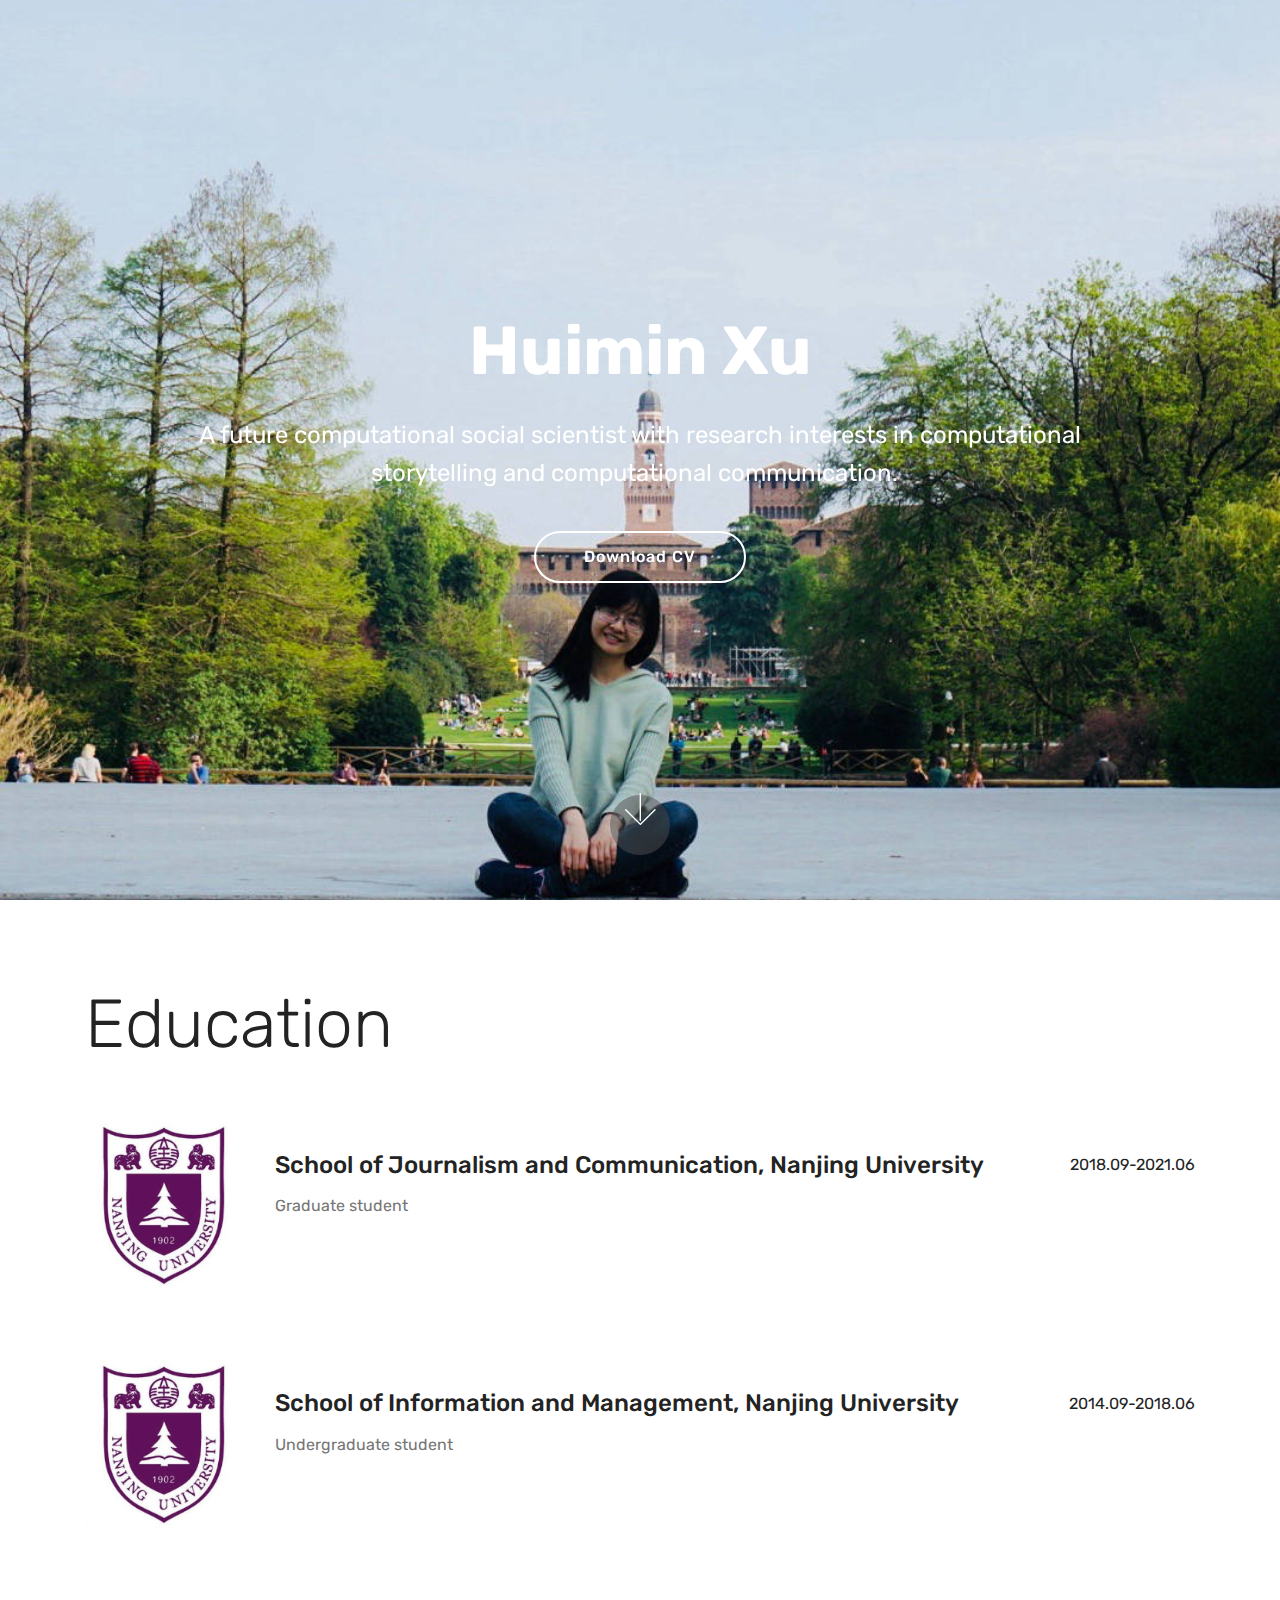
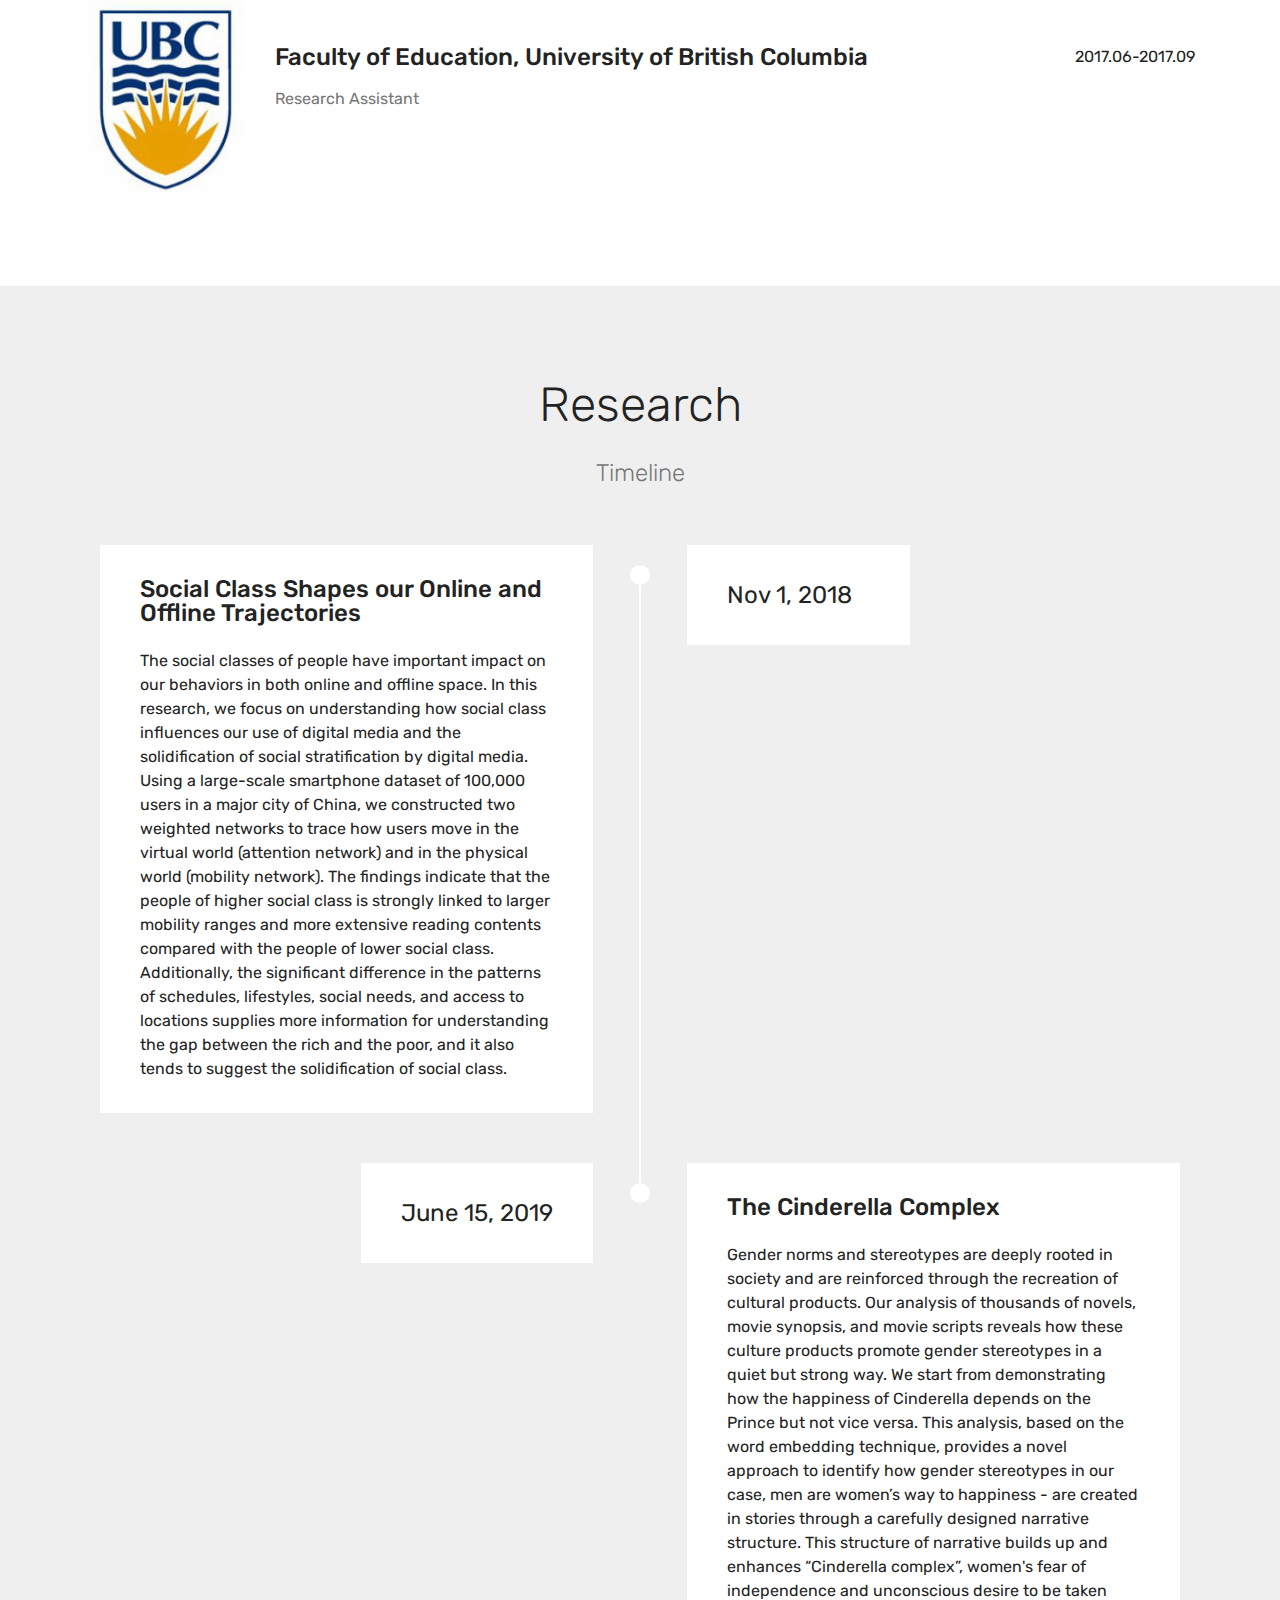
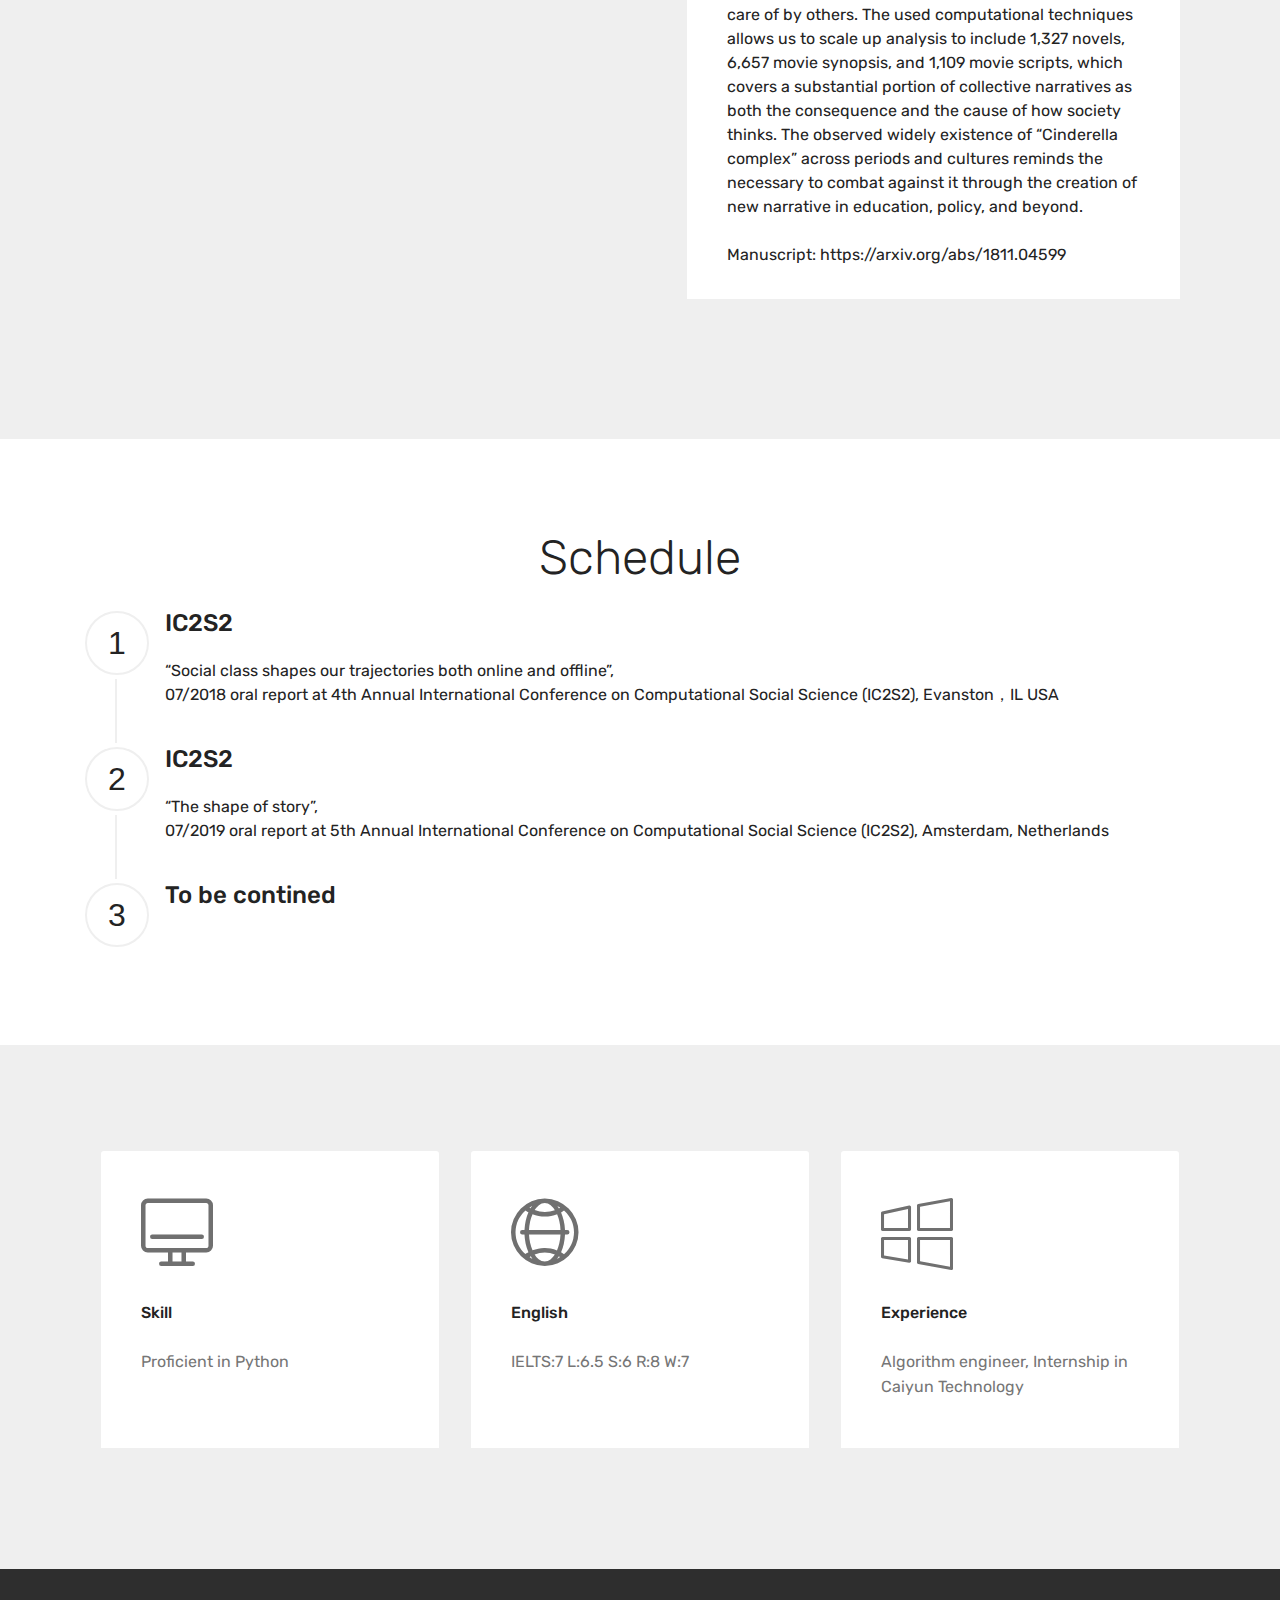
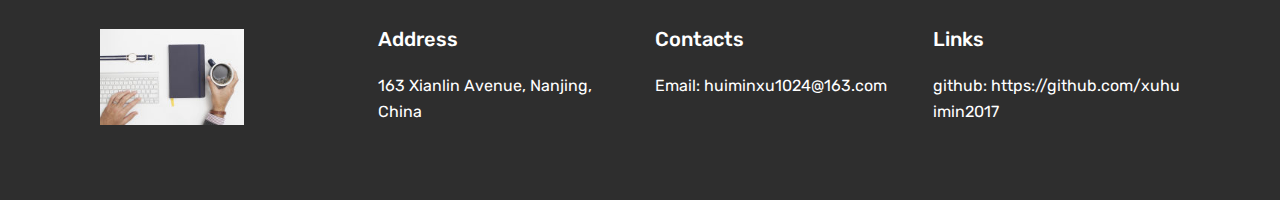
==== xuhuimin2017.github.io/index.html @ 84135300 "Add files via upload" ====
<!DOCTYPE html>
<html  >
<head>
  <!-- Site made with Mobirise Website Builder v4.10.5, https://mobirise.com -->
  <meta charset="UTF-8">
  <meta http-equiv="X-UA-Compatible" content="IE=edge">
  <meta name="generator" content="Mobirise v4.10.5, mobirise.com">
  <meta name="viewport" content="width=device-width, initial-scale=1, minimum-scale=1">
  <link rel="shortcut icon" href="assets/images/logo2.png" type="image/x-icon">
  <meta name="description" content="">
  
  <title>Home</title>
  <link rel="stylesheet" href="assets/web/assets/mobirise-icons-bold/mobirise-icons-bold.css">
  <link rel="stylesheet" href="assets/web/assets/mobirise-icons/mobirise-icons.css">
  <link rel="stylesheet" href="assets/tether/tether.min.css">
  <link rel="stylesheet" href="assets/bootstrap/css/bootstrap.min.css">
  <link rel="stylesheet" href="assets/bootstrap/css/bootstrap-grid.min.css">
  <link rel="stylesheet" href="assets/bootstrap/css/bootstrap-reboot.min.css">
  <link rel="stylesheet" href="assets/socicon/css/styles.css">
  <link rel="stylesheet" href="assets/dropdown/css/style.css">
  <link rel="stylesheet" href="assets/theme/css/style.css">
  <link rel="stylesheet" href="assets/mobirise/css/mbr-additional.css" type="text/css">
  
  
  
</head>
<body>
  <section class="menu cid-qTkzRZLJNu" once="menu" id="menu1-0">

    

    <nav class="navbar navbar-expand beta-menu navbar-dropdown align-items-center navbar-fixed-top navbar-toggleable-sm bg-color transparent">
        <button class="navbar-toggler navbar-toggler-right" type="button" data-toggle="collapse" data-target="#navbarSupportedContent" aria-controls="navbarSupportedContent" aria-expanded="false" aria-label="Toggle navigation">
            <div class="hamburger">
                <span></span>
                <span></span>
                <span></span>
                <span></span>
            </div>
        </button>
        <div class="menu-logo">
            <div class="navbar-brand">
                
                
            </div>
        </div>
        <div class="collapse navbar-collapse" id="navbarSupportedContent">
            
            
        </div>
    </nav>
</section>

<section class="engine"><a href="https://mobirise.info/j">website templates</a></section><section class="cid-qTkA127IK8 mbr-fullscreen mbr-parallax-background" id="header2-1">

    

    

    <div class="container align-center">
        <div class="row justify-content-md-center">
            <div class="mbr-white col-md-10">
                <h1 class="mbr-section-title mbr-bold pb-3 mbr-fonts-style display-1">Huimin Xu</h1>
                
                <p class="mbr-text pb-3 mbr-fonts-style display-5">A future computational social scientist with research interests in computational storytelling and computational communication. &nbsp;</p>
                <div class="mbr-section-btn"><a class="btn btn-md btn-white-outline display-4" href="https://mobirise.com">Download CV</a></div>
            </div>
        </div>
    </div>
    <div class="mbr-arrow hidden-sm-down" aria-hidden="true">
        <a href="#next">
            <i class="mbri-down mbr-iconfont"></i>
        </a>
    </div>
</section>

<section class="services6 cid-rv4BSjCt7p" id="services6-4">
    <!---->
    
    <!---->
    <!--Overlay-->
    
    <!--Container-->
    <div class="container">
        <div class="row">
            <!--Titles-->
            <div class="title col-12">
                <h2 class="align-left mbr-fonts-style m-0 display-1">Education</h2>
                
            </div>
            <!--Card-1-->
            <div class="card col-12 pb-5">
                <div class="card-wrapper media-container-row media-container-row">
                    <div class="card-box">
                        <div class="row">
                            <div class="col-12 col-md-2">
                                <!--Image-->
                                <div class="mbr-figure">
                                    <img src="assets/images/nju-208x248.png" alt="Mobirise" title="">
                                </div>
                            </div>
                            <div class="col-12 col-md-10">
                                <div class="wrapper">
                                    <div class="top-line pb-3">
                                        <h4 class="card-title mbr-fonts-style display-5">School of Journalism and Communication, Nanjing University</h4>
                                        <p class="mbr-text cost mbr-fonts-style m-0 display-7">
                                            2018.09-2021.06</p>
                                    </div>
                                    <div class="bottom-line">
                                        <p class="mbr-text mbr-fonts-style display-7">
                                            Graduate student</p>
                                    </div>
                                </div>
                            </div>
                        </div>
                    </div>
                </div>
            </div>
            <!--Card-2-->
            <div class="card col-12 pb-5">
                <div class="card-wrapper media-container-row media-container-row">
                    <div class="card-box">
                        <div class="row">
                            <div class="col-12 col-md-2">
                                <!--Image-->
                                <div class="mbr-figure">
                                    <img src="assets/images/nju-208x248.png" alt="Mobirise" title="">
                                </div>
                            </div>
                            <div class="col-12 col-md-10">
                                <div class="wrapper">
                                    <div class="top-line pb-3">
                                        <h4 class="card-title mbr-fonts-style display-5">
                                            School of Information and Management, Nanjing University</h4>
                                        <p class="mbr-text cost mbr-fonts-style m-0 display-7">
                                            2014.09-2018.06</p>
                                    </div>
                                    <div class="bottom-line">
                                        <p class="mbr-text mbr-fonts-style display-7">
                                            Undergraduate student</p>
                                    </div>
                                </div>
                            </div>
                        </div>
                    </div>
                </div>
            </div>
            <!--Card-3-->
            <div class="card col-12">
                <div class="card-wrapper media-container-row media-container-row">
                    <div class="card-box">
                        <div class="row">
                            <div class="col-12 col-md-2">
                                <!--Image-->
                                <div class="mbr-figure">
                                    <img src="assets/images/ubc-168x232.png" alt="Mobirise" title="">
                                </div>
                            </div>
                            <div class="col-12 col-md-10">
                                <div class="wrapper">
                                    <div class="top-line pb-3">
                                        <h4 class="card-title mbr-fonts-style display-5">Faculty of Education, University of British Columbia</h4>
                                        <p class="mbr-text cost mbr-fonts-style m-0 display-7">2017.06-2017.09</p>
                                    </div>
                                    <div class="bottom-line">
                                        <p class="mbr-text mbr-fonts-style display-7">
                                            Research Assistant</p>
                                    </div>
                                </div>
                            </div>
                        </div>
                    </div>
                </div>
            </div>
            <!--Card-4-->
            
            <!--Card-5-->
            
            <!--Card-6-->
            
        </div>
    </div>
</section>

<section class="timeline1 cid-rv4N9OIEDZ" id="timeline1-6">

    

    

    <div class="container align-center">
        <h2 class="mbr-section-title pb-3 mbr-fonts-style display-2">
            Research</h2>
        <h3 class="mbr-section-subtitle pb-5 mbr-fonts-style display-5">Timeline</h3>

        <div class="container timelines-container" mbri-timelines="">
            <!--1-->
            <div class="row timeline-element reverse separline">
                 <div class="timeline-date-panel col-xs-12 col-md-6  align-left">         
                    <div class="time-line-date-content">
                        <p class="mbr-timeline-date mbr-fonts-style display-5">Nov 1, 2018 &nbsp;&nbsp;</p>
                    </div>
                </div>
           <span class="iconBackground"></span>
            <div class="col-xs-12 col-md-6 align-right">
                <div class="timeline-text-content">
                    <h4 class="mbr-timeline-title pb-3 mbr-fonts-style display-5">Social Class Shapes our Online and Offline Trajectories</h4>
                    <p class="mbr-timeline-text mbr-fonts-style display-7">
                        The social classes of people have important impact on our behaviors in both online and offline space. In this research, we focus on understanding how social class influences our use of digital media and the solidification of social stratification by digital media. Using a large-scale smartphone dataset of 100,000 users in a major city of China, we constructed two weighted networks to trace how users move in the virtual world (attention network) and in the physical world (mobility network). The findings indicate that the people of higher social class is strongly linked to larger mobility ranges and more extensive reading contents compared with the people of lower social class. Additionally, the significant difference in the patterns of schedules, lifestyles, social needs, and access to locations supplies more information for understanding the gap between the rich and the poor, and it also tends to suggest the solidification of social class. 
                    </p>
                 </div>
            </div>
            </div>
            <!--2-->
            <div class="row timeline-element ">
                <div class="timeline-date-panel col-xs-12 col-md-6 align-right">
                    <div class="time-line-date-content">
                        <p class="mbr-timeline-date mbr-fonts-style display-5">June 15, 2019  
                        </p>
                    </div>
                </div>
                <span class="iconBackground"></span>
                <div class="col-xs-12 col-md-6 align-left ">
                    <div class="timeline-text-content">
                        <h4 class="mbr-timeline-title pb-3 mbr-fonts-style display-5">The Cinderella Complex</h4>
                        <p class="mbr-timeline-text mbr-fonts-style display-7">
                            Gender norms and stereotypes are deeply rooted in society and are reinforced through the recreation of
cultural products. Our analysis of thousands of novels, movie synopsis, and movie scripts reveals how
these culture products promote gender stereotypes in a quiet but strong way. We start from demonstrating
how the happiness of Cinderella depends on the Prince but not vice versa. This analysis, based on the
word embedding technique, provides a novel approach to identify how gender stereotypes in our case,
men are women’s way to happiness - are created in stories through a carefully designed narrative structure.
This structure of narrative builds up and enhances “Cinderella complex”, women's fear of independence
and unconscious desire to be taken care of by others. The used computational techniques allows us to
scale up analysis to include 1,327 novels, 6,657 movie synopsis, and 1,109 movie scripts, which covers a
substantial portion of collective narratives as both the consequence and the cause of how society thinks.
The observed widely existence of “Cinderella complex” across periods and cultures reminds the
necessary to combat against it through the creation of new narrative in education, policy, and beyond.<br><br>Manuscript: https://arxiv.org/abs/1811.04599 
                        </p>
                    </div>
                </div>
            </div>
            <!--3-->
            
            <!--4-->
            
            <!--5-->
            
            <!--6-->
            
            <!--7-->
            
            <!--8-->
            
            <!--9-->
            
            <!--10-->
            
            <!--11-->
            
            <!--12-->
            
        </div>
    </div>
</section>

<section class="step1 cid-rv4XCA8Vnz" id="step1-a">

    

    
    
    <div class="container">
        <h2 class="mbr-section-title pb-3 mbr-fonts-style align-center display-2">
            Schedule</h2>
        
        <div class="step-container">
            <div class="card separline pb-4">
                <div class="step-element d-flex">
                    <div class="step-wrapper pr-3">
                        <h3 class="step d-flex align-items-center justify-content-center">
                            1
                        </h3>
                    </div>          
                    <div class="step-text-content">
                        <h4 class="mbr-step-title pb-3 mbr-fonts-style display-5">IC2S2</h4>
                        <p class="mbr-step-text mbr-fonts-style display-7">
                            “Social class shapes our trajectories both online and offline”,&nbsp;<br>07/2018 oral report at 4th Annual International Conference on Computational Social Science (IC2S2), Evanston，IL USA<br>
                        </p>
                    </div>
                </div>
            </div>

            <div class="card separline pb-4">
                <div class="step-element d-flex">
                    <div class="step-wrapper pr-3">
                        <h3 class="step d-flex align-items-center justify-content-center">
                            2
                        </h3>
                    </div>          
                    <div class="step-text-content">
                        <h4 class="mbr-step-title pb-3 mbr-fonts-style display-5">IC2S2</h4>
                        <p class="mbr-step-text mbr-fonts-style display-7">“The shape of story”, <br>07/2019 oral report at 5th Annual International Conference on Computational Social Science (IC2S2), Amsterdam, Netherlands</p>
                    </div>
                </div>
            </div>

            <div class="card">
                <div class="step-element d-flex">
                    <div class="step-wrapper pr-3">
                        <h3 class="step d-flex align-items-center justify-content-center">
                            3
                        </h3>
                    </div>          
                    <div class="step-text-content">
                        <h4 class="mbr-step-title pb-3 mbr-fonts-style display-5">To be contined</h4>
                        <p class="mbr-step-text mbr-fonts-style display-7"></p>
                    </div>
                </div>
            </div>

            
            
            
            
            
            
            
            
            
            
            
        </div>
    </div>
</section>

<section class="features6 cid-rv4NwIqVVY" id="features6-8">
    
    

    
    <div class="container">
        <div class="media-container-row">

            <div class="card p-3 col-12 col-md-6 col-lg-4">
                <div class="card-img pb-3">
                    <span class="mbr-iconfont mbrib-desktop"></span>
                </div>
                <div class="card-box">
                    <h4 class="card-title py-3 mbr-fonts-style display-7">
                        Skill</h4>
                    <p class="mbr-text mbr-fonts-style display-7">
                       Proficient in Python<br><br></p>
                </div>
            </div>

            <div class="card p-3 col-12 col-md-6 col-lg-4">
                <div class="card-img pb-3">
                    <span class="mbr-iconfont mbrib-globe-2"></span>
                </div>
                <div class="card-box">
                    <h4 class="card-title py-3 mbr-fonts-style display-7">
                        English</h4>
                    <p class="mbr-text mbr-fonts-style display-7">
                       IELTS:7 L:6.5 S:6 R:8 W:7<br><br>
                    </p>
                </div>
            </div>

            <div class="card p-3 col-12 col-md-6 col-lg-4">
                <div class="card-img pb-3">
                    <span class="mbr-iconfont mbri-windows"></span>
                </div>
                <div class="card-box">
                    <h4 class="card-title py-3 mbr-fonts-style display-7">
                        Experience</h4>
                    <p class="mbr-text mbr-fonts-style display-7">Algorithm engineer, Internship in Caiyun Technology</p>
                </div>
            </div>

            

        </div>

    </div>

</section>

<section class="cid-qTkAaeaxX5" id="footer1-2">

    

    

    <div class="container">
        <div class="media-container-row content text-white">
            <div class="col-12 col-md-3">
                <div class="media-wrap">
                    <a href="https://mobirise.com/">
                        <img src="assets/images/mbr-192x128.jpg" alt="Mobirise" title="">
                    </a>
                </div>
            </div>
            <div class="col-12 col-md-3 mbr-fonts-style display-7">
                <h5 class="pb-3">
                    Address
                </h5>
                <p class="mbr-text">163 Xianlin Avenue, Nanjing, China</p>
            </div>
            <div class="col-12 col-md-3 mbr-fonts-style display-7">
                <h5 class="pb-3">
                    Contacts
                </h5>
                <p class="mbr-text">
                    Email: huiminxu1024@163.com &nbsp; &nbsp;</p>
            </div>
            <div class="col-12 col-md-3 mbr-fonts-style display-7">
                <h5 class="pb-3">
                    Links
                </h5>
                <p class="mbr-text">github:&nbsp;https://github.com/xuhuimin2017</p>
            </div>
        </div>
        
    </div>
</section>


  <script src="assets/web/assets/jquery/jquery.min.js"></script>
  <script src="assets/popper/popper.min.js"></script>
  <script src="assets/tether/tether.min.js"></script>
  <script src="assets/bootstrap/js/bootstrap.min.js"></script>
  <script src="assets/touchswipe/jquery.touch-swipe.min.js"></script>
  <script src="assets/parallax/jarallax.min.js"></script>
  <script src="assets/smoothscroll/smooth-scroll.js"></script>
  <script src="assets/dropdown/js/nav-dropdown.js"></script>
  <script src="assets/dropdown/js/navbar-dropdown.js"></script>
  <script src="assets/theme/js/script.js"></script>
  
  
</body>
</html>
---- xuhuimin2017.github.io/assets/web/assets/mobirise-icons-bold/mobirise-icons-bold.css ----
@font-face {
  font-family: 'mobirise-icons-bold';
  src:  url('mobirise-icons-bold.eot?m1l4yr');
  src:  url('mobirise-icons-bold.eot?m1l4yr#iefix') format('embedded-opentype'),
    url('mobirise-icons-bold.ttf?m1l4yr') format('truetype'),
    url('mobirise-icons-bold.woff?m1l4yr') format('woff'),
    url('mobirise-icons-bold.svg?m1l4yr#mobirise-icons-bold') format('svg');
  font-weight: normal;
  font-style: normal;
}

[class^="mbrib-"], [class*="mbrib-"] {
  /* use !important to prevent issues with browser extensions that change fonts */
  font-family: 'mobirise-icons-bold' !important;
  speak: none;
  font-style: normal;
  font-weight: normal;
  font-variant: normal;
  text-transform: none;
  line-height: 1;

  /* Better Font Rendering =========== */
  -webkit-font-smoothing: antialiased;
  -moz-osx-font-smoothing: grayscale;
}

.mbrib-add-submenu:before {
  content: "\e900";
}
.mbrib-alert:before {
  content: "\e901";
}
.mbrib-align-center:before {
  content: "\e902";
}
.mbrib-align-justify:before {
  content: "\e903";
}
.mbrib-align-left:before {
  content: "\e904";
}
.mbrib-align-right:before {
  content: "\e905";
}
.mbrib-android:before {
  content: "\e906";
}
.mbrib-apple:before {
  content: "\e907";
}
.mbrib-arrow-down:before {
  content: "\e908";
}
.mbrib-arrow-next:before {
  content: "\e909";
}
.mbrib-arrow-prev:before {
  content: "\e90a";
}
.mbrib-arrow-up:before {
  content: "\e90b";
}
.mbrib-bold:before {
  content: "\e90c";
}
.mbrib-bookmark:before {
  content: "\e90d";
}
.mbrib-bootstrap:before {
  content: "\e90e";
}
.mbrib-briefcase:before {
  content: "\e90f";
}
.mbrib-browse:before {
  content: "\e910";
}
.mbrib-bulleted-list:before {
  content: "\e911";
}
.mbrib-calendar:before {
  content: "\e912";
}
.mbrib-camera:before {
  content: "\e913";
}
.mbrib-cart-add:before {
  content: "\e914";
}
.mbrib-cart-full:before {
  content: "\e915";
}
.mbrib-cash:before {
  content: "\e916";
}
.mbrib-change-style:before {
  content: "\e917";
}
.mbrib-chat:before {
  content: "\e918";
}
.mbrib-clock:before {
  content: "\e919";
}
.mbrib-close:before {
  content: "\e91a";
}
.mbrib-cloud:before {
  content: "\e91b";
}
.mbrib-code:before {
  content: "\e91c";
}
.mbrib-contact-form:before {
  content: "\e91d";
}
.mbrib-credit-card:before {
  content: "\e91e";
}
.mbrib-cursor-click:before {
  content: "\e91f";
}
.mbrib-cust-feedback:before {
  content: "\e920";
}
.mbrib-database:before {
  content: "\e921";
}
.mbrib-delivery:before {
  content: "\e922";
}
.mbrib-desktop:before {
  content: "\e923";
}
.mbrib-devices:before {
  content: "\e924";
}
.mbrib-down:before {
  content: "\e925";
}
.mbrib-download:before {
  content: "\e926";
}
.mbrib-drag-n-drop:before {
  content: "\e927";
}
.mbrib-drag-n-drop2:before {
  content: "\e928";
}
.mbrib-edit:before {
  content: "\e929";
}
.mbrib-edit2:before {
  content: "\e92a";
}
.mbrib-error:before {
  content: "\e92b";
}
.mbrib-extension:before {
  content: "\e92c";
}
.mbrib-features:before {
  content: "\e92d";
}
.mbrib-file:before {
  content: "\e92e";
}
.mbrib-flag:before {
  content: "\e92f";
}
.mbrib-folder:before {
  content: "\e930";
}
.mbrib-gift:before {
  content: "\e931";
}
.mbrib-github:before {
  content: "\e932";
}
.mbrib-globe-2:before {
  content: "\e933";
}
.mbrib-globe:before {
  content: "\e934";
}
.mbrib-growing-chart:before {
  content: "\e935";
}
.mbrib-hearth:before {
  content: "\e936";
}
.mbrib-help:before {
  content: "\e937";
}
.mbrib-home:before {
  content: "\e938";
}
.mbrib-hot-cup:before {
  content: "\e939";
}
.mbrib-idea:before {
  content: "\e93a";
}
.mbrib-image-gallery:before {
  content: "\e93b";
}
.mbrib-image-slider:before {
  content: "\e93c";
}
.mbrib-info:before {
  content: "\e93d";
}
.mbrib-italic:before {
  content: "\e93e";
}
.mbrib-key:before {
  content: "\e93f";
}
.mbrib-laptop:before {
  content: "\e940";
}
.mbrib-layers:before {
  content: "\e941";
}
.mbrib-left-right:before {
  content: "\e942";
}
.mbrib-left:before {
  content: "\e943";
}
.mbrib-letter:before {
  content: "\e944";
}
.mbrib-like:before {
  content: "\e945";
}
.mbrib-link:before {
  content: "\e946";
}
.mbrib-lock:before {
  content: "\e947";
}
.mbrib-login:before {
  content: "\e948";
}
.mbrib-logout:before {
  content: "\e949";
}
.mbrib-magic-stick:before {
  content: "\e94a";
}
.mbrib-map-pin:before {
  content: "\e94b";
}
.mbrib-menu:before {
  content: "\e94c";
}
.mbrib-mobile:before {
  content: "\e94d";
}
.mbrib-mobile2:before {
  content: "\e94e";
}
.mbrib-mobirise:before {
  content: "\e94f";
}
.mbrib-more-horizontal:before {
  content: "\e950";
}
.mbrib-more-vertical:before {
  content: "\e951";
}
.mbrib-music:before {
  content: "\e952";
}
.mbrib-new-file:before {
  content: "\e953";
}
.mbrib-numbered-list:before {
  content: "\e954";
}
.mbrib-opened-folder:before {
  content: "\e955";
}
.mbrib-pages:before {
  content: "\e956";
}
.mbrib-paper-plane:before {
  content: "\e957";
}
.mbrib-paperclip:before {
  content: "\e958";
}
.mbrib-photo:before {
  content: "\e959";
}
.mbrib-photos:before {
  content: "\e95a";
}
.mbrib-pin:before {
  content: "\e95b";
}
.mbrib-play:before {
  content: "\e95c";
}
.mbrib-plus:before {
  content: "\e95d";
}
.mbrib-preview:before {
  content: "\e95e";
}
.mbrib-print:before {
  content: "\e95f";
}
.mbrib-protect:before {
  content: "\e960";
}
.mbrib-question:before {
  content: "\e961";
}
.mbrib-quote-left:before {
  content: "\e962";
}
.mbrib-quote-right:before {
  content: "\e963";
}
.mbrib-redo:before {
  content: "\e964";
}
.mbrib-refresh:before {
  content: "\e965";
}
.mbrib-responsive:before {
  content: "\e966";
}
.mbrib-right:before {
  content: "\e967";
}
.mbrib-rocket:before {
  content: "\e968";
}
.mbrib-sad-face:before {
  content: "\e969";
}
.mbrib-sale:before {
  content: "\e96a";
}
.mbrib-save:before {
  content: "\e96b";
}
.mbrib-search:before {
  content: "\e96c";
}
.mbrib-setting:before {
  content: "\e96d";
}
.mbrib-setting2:before {
  content: "\e96e";
}
.mbrib-setting3:before {
  content: "\e96f";
}
.mbrib-share:before {
  content: "\e970";
}
.mbrib-shopping-bag:before {
  content: "\e971";
}
.mbrib-shopping-basket:before {
  content: "\e972";
}
.mbrib-shopping-cart:before {
  content: "\e973";
}
.mbrib-sites:before {
  content: "\e974";
}
.mbrib-smile-face:before {
  content: "\e975";
}
.mbrib-speed:before {
  content: "\e976";
}
.mbrib-star:before {
  content: "\e977";
}
.mbrib-success:before {
  content: "\e978";
}
.mbrib-sun:before {
  content: "\e979";
}
.mbrib-sun2:before {
  content: "\e97a";
}
.mbrib-tablet-vertical:before {
  content: "\e97b";
}
.mbrib-tablet:before {
  content: "\e97c";
}
.mbrib-target:before {
  content: "\e97d";
}
.mbrib-timer:before {
  content: "\e97e";
}
.mbrib-to-ftp:before {
  content: "\e97f";
}
.mbrib-to-local-drive:before {
  content: "\e980";
}
.mbrib-touch-swipe:before {
  content: "\e981";
}
.mbrib-touch:before {
  content: "\e982";
}
.mbrib-trash:before {
  content: "\e983";
}
.mbrib-underline:before {
  content: "\e984";
}
.mbrib-undo:before {
  content: "\e985";
}
.mbrib-unlink:before {
  content: "\e986";
}
.mbrib-unlock:before {
  content: "\e987";
}
.mbrib-up-down:before {
  content: "\e988";
}
.mbrib-up:before {
  content: "\e989";
}
.mbrib-update:before {
  content: "\e98a";
}
.mbrib-upload:before {
  content: "\e98b";
}
.mbrib-user:before {
  content: "\e98c";
}
.mbrib-user2:before {
  content: "\e98d";
}
.mbrib-users:before {
  content: "\e98e";
}
.mbrib-video-play:before {
  content: "\e98f";
}
.mbrib-video:before {
  content: "\e990";
}
.mbrib-watch:before {
  content: "\e991";
}
.mbrib-website-theme:before {
  content: "\e992";
}
.mbrib-wifi:before {
  content: "\e993";
}
.mbrib-windows:before {
  content: "\e994";
}
.mbrib-zoom-out:before {
  content: "\e995";
}
---- xuhuimin2017.github.io/assets/web/assets/mobirise-icons/mobirise-icons.css ----
@font-face {
  font-family: 'MobiriseIcons';
  src:  url('mobirise-icons.eot?spat4u');
  src:  url('mobirise-icons.eot?spat4u#iefix') format('embedded-opentype'),
    url('mobirise-icons.ttf?spat4u') format('truetype'),
    url('mobirise-icons.woff?spat4u') format('woff'),
    url('mobirise-icons.svg?spat4u#MobiriseIcons') format('svg');
  font-weight: normal;
  font-style: normal;
}

[class^="mbri-"], [class*=" mbri-"] {
  /* use !important to prevent issues with browser extensions that change fonts */
  font-family: MobiriseIcons !important;
  speak: none;
  font-style: normal;
  font-weight: normal;
  font-variant: normal;
  text-transform: none;
  line-height: 1;

  /* Better Font Rendering =========== */
  -webkit-font-smoothing: antialiased;
  -moz-osx-font-smoothing: grayscale;
}

.mbri-add-submenu:before {
  content: "\e900";
}
.mbri-alert:before {
  content: "\e901";
}
.mbri-align-center:before {
  content: "\e902";
}
.mbri-align-justify:before {
  content: "\e903";
}
.mbri-align-left:before {
  content: "\e904";
}
.mbri-align-right:before {
  content: "\e905";
}
.mbri-android:before {
  content: "\e906";
}
.mbri-apple:before {
  content: "\e907";
}
.mbri-arrow-down:before {
  content: "\e908";
}
.mbri-arrow-next:before {
  content: "\e909";
}
.mbri-arrow-prev:before {
  content: "\e90a";
}
.mbri-arrow-up:before {
  content: "\e90b";
}
.mbri-bold:before {
  content: "\e90c";
}
.mbri-bookmark:before {
  content: "\e90d";
}
.mbri-bootstrap:before {
  content: "\e90e";
}
.mbri-briefcase:before {
  content: "\e90f";
}
.mbri-browse:before {
  content: "\e910";
}
.mbri-bulleted-list:before {
  content: "\e911";
}
.mbri-calendar:before {
  content: "\e912";
}
.mbri-camera:before {
  content: "\e913";
}
.mbri-cart-add:before {
  content: "\e914";
}
.mbri-cart-full:before {
  content: "\e915";
}
.mbri-cash:before {
  content: "\e916";
}
.mbri-change-style:before {
  content: "\e917";
}
.mbri-chat:before {
  content: "\e918";
}
.mbri-clock:before {
  content: "\e919";
}
.mbri-close:before {
  content: "\e91a";
}
.mbri-cloud:before {
  content: "\e91b";
}
.mbri-code:before {
  content: "\e91c";
}
.mbri-contact-form:before {
  content: "\e91d";
}
.mbri-credit-card:before {
  content: "\e91e";
}
.mbri-cursor-click:before {
  content: "\e91f";
}
.mbri-cust-feedback:before {
  content: "\e920";
}
.mbri-database:before {
  content: "\e921";
}
.mbri-delivery:before {
  content: "\e922";
}
.mbri-desktop:before {
  content: "\e923";
}
.mbri-devices:before {
  content: "\e924";
}
.mbri-down:before {
  content: "\e925";
}
.mbri-download:before {
  content: "\e989";
}
.mbri-drag-n-drop:before {
  content: "\e927";
}
.mbri-drag-n-drop2:before {
  content: "\e928";
}
.mbri-edit:before {
  content: "\e929";
}
.mbri-edit2:before {
  content: "\e92a";
}
.mbri-error:before {
  content: "\e92b";
}
.mbri-extension:before {
  content: "\e92c";
}
.mbri-features:before {
  content: "\e92d";
}
.mbri-file:before {
  content: "\e92e";
}
.mbri-flag:before {
  content: "\e92f";
}
.mbri-folder:before {
  content: "\e930";
}
.mbri-gift:before {
  content: "\e931";
}
.mbri-github:before {
  content: "\e932";
}
.mbri-globe:before {
  content: "\e933";
}
.mbri-globe-2:before {
  content: "\e934";
}
.mbri-growing-chart:before {
  content: "\e935";
}
.mbri-hearth:before {
  content: "\e936";
}
.mbri-help:before {
  content: "\e937";
}
.mbri-home:before {
  content: "\e938";
}
.mbri-hot-cup:before {
  content: "\e939";
}
.mbri-idea:before {
  content: "\e93a";
}
.mbri-image-gallery:before {
  content: "\e93b";
}
.mbri-image-slider:before {
  content: "\e93c";
}
.mbri-info:before {
  content: "\e93d";
}
.mbri-italic:before {
  content: "\e93e";
}
.mbri-key:before {
  content: "\e93f";
}
.mbri-laptop:before {
  content: "\e940";
}
.mbri-layers:before {
  content: "\e941";
}
.mbri-left-right:before {
  content: "\e942";
}
.mbri-left:before {
  content: "\e943";
}
.mbri-letter:before {
  content: "\e944";
}
.mbri-like:before {
  content: "\e945";
}
.mbri-link:before {
  content: "\e946";
}
.mbri-lock:before {
  content: "\e947";
}
.mbri-login:before {
  content: "\e948";
}
.mbri-logout:before {
  content: "\e949";
}
.mbri-magic-stick:before {
  content: "\e94a";
}
.mbri-map-pin:before {
  content: "\e94b";
}
.mbri-menu:before {
  content: "\e94c";
}
.mbri-mobile:before {
  content: "\e94d";
}
.mbri-mobile2:before {
  content: "\e94e";
}
.mbri-mobirise:before {
  content: "\e94f";
}
.mbri-more-horizontal:before {
  content: "\e950";
}
.mbri-more-vertical:before {
  content: "\e951";
}
.mbri-music:before {
  content: "\e952";
}
.mbri-new-file:before {
  content: "\e953";
}
.mbri-numbered-list:before {
  content: "\e954";
}
.mbri-opened-folder:before {
  content: "\e955";
}
.mbri-pages:before {
  content: "\e956";
}
.mbri-paper-plane:before {
  content: "\e957";
}
.mbri-paperclip:before {
  content: "\e958";
}
.mbri-photo:before {
  content: "\e959";
}
.mbri-photos:before {
  content: "\e95a";
}
.mbri-pin:before {
  content: "\e95b";
}
.mbri-play:before {
  content: "\e95c";
}
.mbri-plus:before {
  content: "\e95d";
}
.mbri-preview:before {
  content: "\e95e";
}
.mbri-print:before {
  content: "\e95f";
}
.mbri-protect:before {
  content: "\e960";
}
.mbri-question:before {
  content: "\e961";
}
.mbri-quote-left:before {
  content: "\e962";
}
.mbri-quote-right:before {
  content: "\e963";
}
.mbri-refresh:before {
  content: "\e964";
}
.mbri-responsive:before {
  content: "\e965";
}
.mbri-right:before {
  content: "\e966";
}
.mbri-rocket:before {
  content: "\e967";
}
.mbri-sad-face:before {
  content: "\e968";
}
.mbri-sale:before {
  content: "\e969";
}
.mbri-save:before {
  content: "\e96a";
}
.mbri-search:before {
  content: "\e96b";
}
.mbri-setting:before {
  content: "\e96c";
}
.mbri-setting2:before {
  content: "\e96d";
}
.mbri-setting3:before {
  content: "\e96e";
}
.mbri-share:before {
  content: "\e96f";
}
.mbri-shopping-bag:before {
  content: "\e970";
}
.mbri-shopping-basket:before {
  content: "\e971";
}
.mbri-shopping-cart:before {
  content: "\e972";
}
.mbri-sites:before {
  content: "\e973";
}
.mbri-smile-face:before {
  content: "\e974";
}
.mbri-speed:before {
  content: "\e975";
}
.mbri-star:before {
  content: "\e976";
}
.mbri-success:before {
  content: "\e977";
}
.mbri-sun:before {
  content: "\e978";
}
.mbri-sun2:before {
  content: "\e979";
}
.mbri-tablet:before {
  content: "\e97a";
}
.mbri-tablet-vertical:before {
  content: "\e97b";
}
.mbri-target:before {
  content: "\e97c";
}
.mbri-timer:before {
  content: "\e97d";
}
.mbri-to-ftp:before {
  content: "\e97e";
}
.mbri-to-local-drive:before {
  content: "\e97f";
}
.mbri-touch-swipe:before {
  content: "\e980";
}
.mbri-touch:before {
  content: "\e981";
}
.mbri-trash:before {
  content: "\e982";
}
.mbri-underline:before {
  content: "\e983";
}
.mbri-unlink:before {
  content: "\e984";
}
.mbri-unlock:before {
  content: "\e985";
}
.mbri-up-down:before {
  content: "\e986";
}
.mbri-up:before {
  content: "\e987";
}
.mbri-update:before {
  content: "\e988";
}
.mbri-upload:before {
 content: "\e926"; 
}
.mbri-user:before {
  content: "\e98a";
}
.mbri-user2:before {
  content: "\e98b";
}
.mbri-users:before {
  content: "\e98c";
}
.mbri-video:before {
  content: "\e98d";
}
.mbri-video-play:before {
  content: "\e98e";
}
.mbri-watch:before {
  content: "\e98f";
}
.mbri-website-theme:before {
  content: "\e990";
}
.mbri-wifi:before {
  content: "\e991";
}
.mbri-windows:before {
  content: "\e992";
}
.mbri-zoom-out:before {
  content: "\e993";
}
.mbri-redo:before {
  content: "\e994";
}
.mbri-undo:before {
  content: "\e995";
}
---- xuhuimin2017.github.io/assets/socicon/css/styles.css ----
@charset "UTF-8";

@font-face {
  font-family: "socicon";
  src:url("../fonts/socicon.eot");
  src:url("../fonts/socicon.eot?#iefix") format("embedded-opentype"),
    url("../fonts/socicon.woff") format("woff"),
    url("../fonts/socicon.ttf") format("truetype"),
    url("../fonts/socicon.svg#socicon") format("svg");
  font-weight: normal;
  font-style: normal;

}

[data-icon]:before {
  font-family: "socicon" !important;
  content: attr(data-icon);
  font-style: normal !important;
  font-weight: normal !important;
  font-variant: normal !important;
  text-transform: none !important;
  speak: none;
  line-height: 1;
  -webkit-font-smoothing: antialiased;
  -moz-osx-font-smoothing: grayscale;
}

[class^="socicon-"]:before,
[class*=" socicon-"]:before {
  font-family: "socicon" !important;
  font-style: normal !important;
  font-weight: normal !important;
  font-variant: normal !important;
  text-transform: none !important;
  speak: none;
  line-height: 1;
  -webkit-font-smoothing: antialiased;
  -moz-osx-font-smoothing: grayscale;
}

.socicon-modelmayhem:before {
  content: "\e000";
}
.socicon-mixcloud:before {
  content: "\e001";
}
.socicon-drupal:before {
  content: "\e002";
}
.socicon-swarm:before {
  content: "\e003";
}
.socicon-istock:before {
  content: "\e004";
}
.socicon-yammer:before {
  content: "\e005";
}
.socicon-ello:before {
  content: "\e006";
}
.socicon-stackoverflow:before {
  content: "\e007";
}
.socicon-persona:before {
  content: "\e008";
}
.socicon-triplej:before {
  content: "\e009";
}
.socicon-houzz:before {
  content: "\e00a";
}
.socicon-rss:before {
  content: "\e00b";
}
.socicon-paypal:before {
  content: "\e00c";
}
.socicon-odnoklassniki:before {
  content: "\e00d";
}
.socicon-airbnb:before {
  content: "\e00e";
}
.socicon-periscope:before {
  content: "\e00f";
}
.socicon-outlook:before {
  content: "\e010";
}
.socicon-coderwall:before {
  content: "\e011";
}
.socicon-tripadvisor:before {
  content: "\e012";
}
.socicon-appnet:before {
  content: "\e013";
}
.socicon-goodreads:before {
  content: "\e014";
}
.socicon-tripit:before {
  content: "\e015";
}
.socicon-lanyrd:before {
  content: "\e016";
}
.socicon-slideshare:before {
  content: "\e017";
}
.socicon-buffer:before {
  content: "\e018";
}
.socicon-disqus:before {
  content: "\e019";
}
.socicon-vkontakte:before {
  content: "\e01a";
}
.socicon-whatsapp:before {
  content: "\e01b";
}
.socicon-patreon:before {
  content: "\e01c";
}
.socicon-storehouse:before {
  content: "\e01d";
}
.socicon-pocket:before {
  content: "\e01e";
}
.socicon-mail:before {
  content: "\e01f";
}
.socicon-blogger:before {
  content: "\e020";
}
.socicon-technorati:before {
  content: "\e021";
}
.socicon-reddit:before {
  content: "\e022";
}
.socicon-dribbble:before {
  content: "\e023";
}
.socicon-stumbleupon:before {
  content: "\e024";
}
.socicon-digg:before {
  content: "\e025";
}
.socicon-envato:before {
  content: "\e026";
}
.socicon-behance:before {
  content: "\e027";
}
.socicon-delicious:before {
  content: "\e028";
}
.socicon-deviantart:before {
  content: "\e029";
}
.socicon-forrst:before {
  content: "\e02a";
}
.socicon-play:before {
  content: "\e02b";
}
.socicon-zerply:before {
  content: "\e02c";
}
.socicon-wikipedia:before {
  content: "\e02d";
}
.socicon-apple:before {
  content: "\e02e";
}
.socicon-flattr:before {
  content: "\e02f";
}
.socicon-github:before {
  content: "\e030";
}
.socicon-renren:before {
  content: "\e031";
}
.socicon-friendfeed:before {
  content: "\e032";
}
.socicon-newsvine:before {
  content: "\e033";
}
.socicon-identica:before {
  content: "\e034";
}
.socicon-bebo:before {
  content: "\e035";
}
.socicon-zynga:before {
  content: "\e036";
}
.socicon-steam:before {
  content: "\e037";
}
.socicon-xbox:before {
  content: "\e038";
}
.socicon-windows:before {
  content: "\e039";
}
.socicon-qq:before {
  content: "\e03a";
}
.socicon-douban:before {
  content: "\e03b";
}
.socicon-meetup:before {
  content: "\e03c";
}
.socicon-playstation:before {
  content: "\e03d";
}
.socicon-android:before {
  content: "\e03e";
}
.socicon-snapchat:before {
  content: "\e03f";
}
.socicon-twitter:before {
  content: "\e040";
}
.socicon-facebook:before {
  content: "\e041";
}
.socicon-googleplus:before {
  content: "\e042";
}
.socicon-pinterest:before {
  content: "\e043";
}
.socicon-foursquare:before {
  content: "\e044";
}
.socicon-yahoo:before {
  content: "\e045";
}
.socicon-skype:before {
  content: "\e046";
}
.socicon-yelp:before {
  content: "\e047";
}
.socicon-feedburner:before {
  content: "\e048";
}
.socicon-linkedin:before {
  content: "\e049";
}
.socicon-viadeo:before {
  content: "\e04a";
}
.socicon-xing:before {
  content: "\e04b";
}
.socicon-myspace:before {
  content: "\e04c";
}
.socicon-soundcloud:before {
  content: "\e04d";
}
.socicon-spotify:before {
  content: "\e04e";
}
.socicon-grooveshark:before {
  content: "\e04f";
}
.socicon-lastfm:before {
  content: "\e050";
}
.socicon-youtube:before {
  content: "\e051";
}
.socicon-vimeo:before {
  content: "\e052";
}
.socicon-dailymotion:before {
  content: "\e053";
}
.socicon-vine:before {
  content: "\e054";
}
.socicon-flickr:before {
  content: "\e055";
}
.socicon-500px:before {
  content: "\e056";
}
.socicon-wordpress:before {
  content: "\e058";
}
.socicon-tumblr:before {
  content: "\e059";
}
.socicon-twitch:before {
  content: "\e05a";
}
.socicon-8tracks:before {
  content: "\e05b";
}
.socicon-amazon:before {
  content: "\e05c";
}
.socicon-icq:before {
  content: "\e05d";
}
.socicon-smugmug:before {
  content: "\e05e";
}
.socicon-ravelry:before {
  content: "\e05f";
}
.socicon-weibo:before {
  content: "\e060";
}
.socicon-baidu:before {
  content: "\e061";
}
.socicon-angellist:before {
  content: "\e062";
}
.socicon-ebay:before {
  content: "\e063";
}
.socicon-imdb:before {
  content: "\e064";
}
.socicon-stayfriends:before {
  content: "\e065";
}
.socicon-residentadvisor:before {
  content: "\e066";
}
.socicon-google:before {
  content: "\e067";
}
.socicon-yandex:before {
  content: "\e068";
}
.socicon-sharethis:before {
  content: "\e069";
}
.socicon-bandcamp:before {
  content: "\e06a";
}
.socicon-itunes:before {
  content: "\e06b";
}
.socicon-deezer:before {
  content: "\e06c";
}
.socicon-telegram:before {
  content: "\e06e";
}
.socicon-openid:before {
  content: "\e06f";
}
.socicon-amplement:before {
  content: "\e070";
}
.socicon-viber:before {
  content: "\e071";
}
.socicon-zomato:before {
  content: "\e072";
}
.socicon-draugiem:before {
  content: "\e074";
}
.socicon-endomodo:before {
  content: "\e075";
}
.socicon-filmweb:before {
  content: "\e076";
}
.socicon-stackexchange:before {
  content: "\e077";
}
.socicon-wykop:before {
  content: "\e078";
}
.socicon-teamspeak:before {
  content: "\e079";
}
.socicon-teamviewer:before {
  content: "\e07a";
}
.socicon-ventrilo:before {
  content: "\e07b";
}
.socicon-younow:before {
  content: "\e07c";
}
.socicon-raidcall:before {
  content: "\e07d";
}
.socicon-mumble:before {
  content: "\e07e";
}
.socicon-medium:before {
  content: "\e06d";
}
.socicon-bebee:before {
  content: "\e07f";
}
.socicon-hitbox:before {
  content: "\e080";
}
.socicon-reverbnation:before {
  content: "\e081";
}
.socicon-formulr:before {
  content: "\e082";
}
.socicon-instagram:before {
  content: "\e057";
}
.socicon-battlenet:before {
  content: "\e083";
}
.socicon-chrome:before {
  content: "\e084";
}
.socicon-discord:before {
  content: "\e086";
}
.socicon-issuu:before {
  content: "\e087";
}
.socicon-macos:before {
  content: "\e088";
}
.socicon-firefox:before {
  content: "\e089";
}
.socicon-opera:before {
  content: "\e08d";
}
.socicon-keybase:before {
  content: "\e090";
}
.socicon-alliance:before {
  content: "\e091";
}
.socicon-livejournal:before {
  content: "\e092";
}
.socicon-googlephotos:before {
  content: "\e093";
}
.socicon-horde:before {
  content: "\e094";
}
.socicon-etsy:before {
  content: "\e095";
}
.socicon-zapier:before {
  content: "\e096";
}
.socicon-google-scholar:before {
  content: "\e097";
}
.socicon-researchgate:before {
  content: "\e098";
}
.socicon-wechat:before {
  content: "\e099";
}
.socicon-strava:before {
  content: "\e09a";
}
.socicon-line:before {
  content: "\e09b";
}
.socicon-lyft:before {
  content: "\e09c";
}
.socicon-uber:before {
  content: "\e09d";
}
.socicon-songkick:before {
  content: "\e09e";
}
.socicon-viewbug:before {
  content: "\e09f";
}
.socicon-googlegroups:before {
  content: "\e0a0";
}
.socicon-quora:before {
  content: "\e073";
}
.socicon-diablo:before {
  content: "\e085";
}
.socicon-blizzard:before {
  content: "\e0a1";
}
.socicon-hearthstone:before {
  content: "\e08b";
}
.socicon-heroes:before {
  content: "\e08a";
}
.socicon-overwatch:before {
  content: "\e08c";
}
.socicon-warcraft:before {
  content: "\e08e";
}
.socicon-starcraft:before {
  content: "\e08f";
}
.socicon-beam:before {
  content: "\e0a2";
}
.socicon-curse:before {
  content: "\e0a3";
}
.socicon-player:before {
  content: "\e0a4";
}
.socicon-streamjar:before {
  content: "\e0a5";
}
.socicon-nintendo:before {
  content: "\e0a6";
}
.socicon-hellocoton:before {
  content: "\e0a7";
}
---- xuhuimin2017.github.io/assets/dropdown/css/style.css ----
.navbar-dropdown {
  left: 0;
  padding: 0;
  position: absolute;
  right: 0;
  top: 0;
  transition: all 0.45s ease;
  z-index: 1030;
  background: #282828; }
  .navbar-dropdown .navbar-logo {
    margin-right: 0.8rem;
    transition: margin 0.3s ease-in-out;
    vertical-align: middle; }
    .navbar-dropdown .navbar-logo img {
      height: 3.125rem;
      transition: all 0.3s ease-in-out; }
    .navbar-dropdown .navbar-logo.mbr-iconfont {
      font-size: 3.125rem;
      line-height: 3.125rem; }
  .navbar-dropdown .navbar-caption {
    font-weight: 700;
    white-space: normal;
    vertical-align: -4px;
    line-height: 3.125rem !important; }
    .navbar-dropdown .navbar-caption, .navbar-dropdown .navbar-caption:hover {
      color: inherit;
      text-decoration: none; }
  .navbar-dropdown .mbr-iconfont + .navbar-caption {
    vertical-align: -1px; }
  .navbar-dropdown.navbar-fixed-top {
    position: fixed; }
  .navbar-dropdown .navbar-brand span {
    vertical-align: -4px; }
  .navbar-dropdown.bg-color.transparent {
    background: none; }
  .navbar-dropdown.navbar-short .navbar-brand {
    padding: 0.625rem 0; }
    .navbar-dropdown.navbar-short .navbar-brand span {
      vertical-align: -1px; }
  .navbar-dropdown.navbar-short .navbar-caption {
    line-height: 2.375rem !important;
    vertical-align: -2px; }
  .navbar-dropdown.navbar-short .navbar-logo {
    margin-right: 0.5rem; }
    .navbar-dropdown.navbar-short .navbar-logo img {
      height: 2.375rem; }
    .navbar-dropdown.navbar-short .navbar-logo.mbr-iconfont {
      font-size: 2.375rem;
      line-height: 2.375rem; }
  .navbar-dropdown.navbar-short .mbr-table-cell {
    height: 3.625rem; }
  .navbar-dropdown .navbar-close {
    left: 0.6875rem;
    position: fixed;
    top: 0.75rem;
    z-index: 1000; }
  .navbar-dropdown .hamburger-icon {
    content: "";
    display: inline-block;
    vertical-align: middle;
    width: 16px;
    -webkit-box-shadow: 0 -6px 0 1px #282828,0 0 0 1px #282828,0 6px 0 1px #282828;
    -moz-box-shadow: 0 -6px 0 1px #282828,0 0 0 1px #282828,0 6px 0 1px #282828;
    box-shadow: 0 -6px 0 1px #282828,0 0 0 1px #282828,0 6px 0 1px #282828; }

.dropdown-menu .dropdown-toggle[data-toggle="dropdown-submenu"]::after {
  border-bottom: 0.35em solid transparent;
  border-left: 0.35em solid;
  border-right: 0;
  border-top: 0.35em solid transparent;
  margin-left: 0.3rem; }

.dropdown-menu .dropdown-item:focus {
  outline: 0; }

.nav-dropdown {
  font-size: 0.75rem;
  font-weight: 500;
  height: auto !important; }
  .nav-dropdown .nav-btn {
    padding-left: 1rem; }
  .nav-dropdown .link {
    margin: .667em 1.667em;
    font-weight: 500;
    padding: 0;
    transition: color .2s ease-in-out; }
    .nav-dropdown .link.dropdown-toggle {
      margin-right: 2.583em; }
      .nav-dropdown .link.dropdown-toggle::after {
        margin-left: .25rem;
        border-top: 0.35em solid;
        border-right: 0.35em solid transparent;
        border-left: 0.35em solid transparent;
        border-bottom: 0; }
      .nav-dropdown .link.dropdown-toggle[aria-expanded="true"] {
        margin: 0;
        padding: 0.667em 3.263em  0.667em 1.667em; }
  .nav-dropdown .link::after,
  .nav-dropdown .dropdown-item::after {
    color: inherit; }
  .nav-dropdown .btn {
    font-size: 0.75rem;
    font-weight: 700;
    letter-spacing: 0;
    margin-bottom: 0;
    padding-left: 1.25rem;
    padding-right: 1.25rem; }
  .nav-dropdown .dropdown-menu {
    border-radius: 0;
    border: 0;
    left: 0;
    margin: 0;
    padding-bottom: 1.25rem;
    padding-top: 1.25rem;
    position: relative; }
  .nav-dropdown .dropdown-submenu {
    margin-left: 0.125rem;
    top: 0; }
  .nav-dropdown .dropdown-item {
    font-weight: 500;
    line-height: 2;
    padding: 0.3846em 4.615em 0.3846em 1.5385em;
    position: relative;
    transition: color .2s ease-in-out, background-color .2s ease-in-out; }
    .nav-dropdown .dropdown-item::after {
      margin-top: -0.3077em;
      position: absolute;
      right: 1.1538em;
      top: 50%; }
    .nav-dropdown .dropdown-item:focus, .nav-dropdown .dropdown-item:hover {
      background: none; }

@media (max-width: 767px) {
  .nav-dropdown.navbar-toggleable-sm {
    bottom: 0;
    display: none;
    left: 0;
    overflow-x: hidden;
    position: fixed;
    top: 0;
    transform: translateX(-100%);
    -ms-transform: translateX(-100%);
    -webkit-transform: translateX(-100%);
    width: 18.75rem;
    z-index: 999; } }
.nav-dropdown.navbar-toggleable-xl {
  bottom: 0;
  display: none;
  left: 0;
  overflow-x: hidden;
  position: fixed;
  top: 0;
  transform: translateX(-100%);
  -ms-transform: translateX(-100%);
  -webkit-transform: translateX(-100%);
  width: 18.75rem;
  z-index: 999; }

.nav-dropdown-sm {
  display: block !important;
  overflow-x: hidden;
  overflow: auto;
  padding-top: 3.875rem; }
  .nav-dropdown-sm::after {
    content: "";
    display: block;
    height: 3rem;
    width: 100%; }
  .nav-dropdown-sm.collapse.in ~ .navbar-close {
    display: block !important; }
  .nav-dropdown-sm.collapsing, .nav-dropdown-sm.collapse.in {
    transform: translateX(0);
    -ms-transform: translateX(0);
    -webkit-transform: translateX(0);
    transition: all 0.25s ease-out;
    -webkit-transition: all 0.25s ease-out;
    background: #282828; }
  .nav-dropdown-sm.collapsing[aria-expanded="false"] {
    transform: translateX(-100%);
    -ms-transform: translateX(-100%);
    -webkit-transform: translateX(-100%); }
  .nav-dropdown-sm .nav-item {
    display: block;
    margin-left: 0 !important;
    padding-left: 0; }
  .nav-dropdown-sm .link,
  .nav-dropdown-sm .dropdown-item {
    border-top: 1px dotted rgba(255, 255, 255, 0.1);
    font-size: 0.8125rem;
    line-height: 1.6;
    margin: 0 !important;
    padding: 0.875rem 2.4rem 0.875rem 1.5625rem !important;
    position: relative;
    white-space: normal; }
    .nav-dropdown-sm .link:focus, .nav-dropdown-sm .link:hover,
    .nav-dropdown-sm .dropdown-item:focus,
    .nav-dropdown-sm .dropdown-item:hover {
      background: rgba(0, 0, 0, 0.2) !important;
      color: #c0a375; }
  .nav-dropdown-sm .nav-btn {
    position: relative;
    padding: 1.5625rem 1.5625rem 0 1.5625rem; }
    .nav-dropdown-sm .nav-btn::before {
      border-top: 1px dotted rgba(255, 255, 255, 0.1);
      content: "";
      left: 0;
      position: absolute;
      top: 0;
      width: 100%; }
    .nav-dropdown-sm .nav-btn + .nav-btn {
      padding-top: 0.625rem; }
      .nav-dropdown-sm .nav-btn + .nav-btn::before {
        display: none; }
  .nav-dropdown-sm .btn {
    padding: 0.625rem 0; }
  .nav-dropdown-sm .dropdown-toggle[data-toggle="dropdown-submenu"]::after {
    margin-left: .25rem;
    border-top: 0.35em solid;
    border-right: 0.35em solid transparent;
    border-left: 0.35em solid transparent;
    border-bottom: 0; }
  .nav-dropdown-sm .dropdown-toggle[data-toggle="dropdown-submenu"][aria-expanded="true"]::after {
    border-top: 0;
    border-right: 0.35em solid transparent;
    border-left: 0.35em solid transparent;
    border-bottom: 0.35em solid; }
  .nav-dropdown-sm .dropdown-menu {
    margin: 0;
    padding: 0;
    position: relative;
    top: 0;
    left: 0;
    width: 100%;
    border: 0;
    float: none;
    border-radius: 0;
    background: none; }
  .nav-dropdown-sm .dropdown-submenu {
    left: 100%;
    margin-left: 0.125rem;
    margin-top: -1.25rem;
    top: 0; }

.navbar-toggleable-sm .nav-dropdown .dropdown-menu {
  position: absolute; }

.navbar-toggleable-sm .nav-dropdown .dropdown-submenu {
  left: 100%;
  margin-left: 0.125rem;
  margin-top: -1.25rem;
  top: 0; }

.navbar-toggleable-sm.opened .nav-dropdown .dropdown-menu {
  position: relative; }

.navbar-toggleable-sm.opened .nav-dropdown .dropdown-submenu {
  left: 0;
  margin-left: 00rem;
  margin-top: 0rem;
  top: 0; }

.is-builder .nav-dropdown.collapsing {
  transition: none !important; }

/*# sourceMappingURL=style.css.map */
---- xuhuimin2017.github.io/assets/theme/css/style.css ----
/*!
 * Mobirise v4 theme (https://mobirise.com/)
 * Copyright 2017 Mobirise
 */
section {
  background-color: #eeeeee; }

section,
.container,
.container-fluid {
  position: relative;
  word-wrap: break-word; }

a.mbr-iconfont:hover {
  text-decoration: none; }

.article .lead p, .article .lead ul, .article .lead ol, .article .lead pre, .article .lead blockquote {
  margin-bottom: 0; }

a {
  font-style: normal;
  font-weight: 400;
  cursor: pointer; }
  a, a:hover {
    text-decoration: none; }

figure {
  margin-bottom: 0; }

body {
  color: #232323; }

h1, h2, h3, h4, h5, h6,
.h1, .h2, .h3, .h4, .h5, .h6,
.display-1, .display-2, .display-3, .display-4 {
  line-height: 1;
  word-break: break-word;
  word-wrap: break-word; }

b, strong {
  font-weight: bold; }

blockquote {
  padding: 10px 0 10px 20px;
  position: relative;
  border-left: 2px solid;
  border-color: #ff3366; }

input:-webkit-autofill, input:-webkit-autofill:hover, input:-webkit-autofill:focus, input:-webkit-autofill:active {
  transition-delay: 9999s;
  transition-property: background-color, color; }

textarea[type="hidden"] {
  display: none; }

body {
  position: relative; }

section {
  background-position: 50% 50%;
  background-repeat: no-repeat;
  background-size: cover; }
  section .mbr-background-video,
  section .mbr-background-video-preview {
    position: absolute;
    bottom: 0;
    left: 0;
    right: 0;
    top: 0; }

.hidden {
  visibility: hidden; }

.mbr-z-index20 {
  z-index: 20; }

/*! Base colors */
.mbr-white {
  color: #ffffff; }

.mbr-black {
  color: #000000; }

.mbr-bg-white {
  background-color: #ffffff; }

.mbr-bg-black {
  background-color: #000000; }

/*! Text-aligns */
.align-left {
  text-align: left; }

.align-center {
  text-align: center; }

.align-right {
  text-align: right; }

@media (max-width: 767px) {
  .align-left, .align-center, .align-right, .mbr-section-btn, .mbr-section-title {
    text-align: center; } }
/*! Font-weight  */
.mbr-light {
  font-weight: 300; }

.mbr-regular {
  font-weight: 400; }

.mbr-semibold {
  font-weight: 500; }

.mbr-bold {
  font-weight: 700; }

/*! Media  */
.media-size-item {
  -webkit-flex: 1 1 auto;
  -moz-flex: 1 1 auto;
  -ms-flex: 1 1 auto;
  -o-flex: 1 1 auto;
  flex: 1 1 auto; }

.media-content {
  -webkit-flex-basis: 100%;
  flex-basis: 100%; }

.media-container-row {
  display: -ms-flexbox;
  display: -webkit-flex;
  display: flex;
  -webkit-flex-direction: row;
  -ms-flex-direction: row;
  flex-direction: row;
  -webkit-flex-wrap: wrap;
  -ms-flex-wrap: wrap;
  flex-wrap: wrap;
  -webkit-justify-content: center;
  -ms-flex-pack: center;
  justify-content: center;
  -webkit-align-content: center;
  -ms-flex-line-pack: center;
  align-content: center;
  -webkit-align-items: start;
  -ms-flex-align: start;
  align-items: start; }
  .media-container-row .media-size-item {
    width: 400px; }

.media-container-column {
  display: -ms-flexbox;
  display: -webkit-flex;
  display: flex;
  -webkit-flex-direction: column;
  -ms-flex-direction: column;
  flex-direction: column;
  -webkit-flex-wrap: wrap;
  -ms-flex-wrap: wrap;
  flex-wrap: wrap;
  -webkit-justify-content: center;
  -ms-flex-pack: center;
  justify-content: center;
  -webkit-align-content: center;
  -ms-flex-line-pack: center;
  align-content: center;
  -webkit-align-items: stretch;
  -ms-flex-align: stretch;
  align-items: stretch; }
  .media-container-column > * {
    width: 100%; }

@media (min-width: 992px) {
  .media-container-row {
    -webkit-flex-wrap: nowrap;
    -ms-flex-wrap: nowrap;
    flex-wrap: nowrap; } }
figure {
  overflow: hidden; }

figure[mbr-media-size] {
  transition: width 0.1s; }

.mbr-figure img, .mbr-figure iframe {
  display: block;
  width: 100%; }

.card {
  background-color: transparent;
  border: none; }

.card-box {
  width: 100%; }

.card-img {
  text-align: center;
  flex-shrink: 0;
  -webkit-flex-shrink: 0; }

.media {
  max-width: 100%;
  margin: 0 auto; }

.mbr-figure {
  -ms-flex-item-align: center;
  -ms-grid-row-align: center;
  -webkit-align-self: center;
  align-self: center; }

.media-container > div {
  max-width: 100%; }

.mbr-figure img, .card-img img {
  width: 100%; }

@media (max-width: 991px) {
  .media-size-item {
    width: auto !important; }

  .media {
    width: auto; }

  .mbr-figure {
    width: 100% !important; } }
/*! Buttons */
.mbr-section-btn {
  margin-left: -.25rem;
  margin-right: -.25rem;
  font-size: 0; }

nav .mbr-section-btn {
  margin-left: 0rem;
  margin-right: 0rem; }

/*! Btn icon margin */
.btn .mbr-iconfont, .btn.btn-sm .mbr-iconfont {
  cursor: pointer;
  margin-right: 0.5rem; }

.btn.btn-md .mbr-iconfont, .btn.btn-md .mbr-iconfont {
  margin-right: 0.8rem; }

.mbr-regular {
  font-weight: 400; }

.mbr-semibold {
  font-weight: 500; }

.mbr-bold {
  font-weight: 700; }

[type="submit"] {
  -webkit-appearance: none; }

/*! Full-screen */
.mbr-fullscreen .mbr-overlay {
  min-height: 100vh; }

.mbr-fullscreen {
  display: flex;
  display: -webkit-flex;
  display: -moz-flex;
  display: -ms-flex;
  display: -o-flex;
  align-items: center;
  -webkit-align-items: center;
  min-height: 100vh;
  padding-top: 3rem;
  padding-bottom: 3rem; }

/*! Map */
.map {
  height: 25rem;
  position: relative; }
  .map iframe {
    width: 100%;
    height: 100%; }

/* Form */
.form-asterisk {
  font-family: initial;
  position: absolute;
  top: -2px;
  font-weight: normal; }

/*! Scroll to top arrow */
.mbr-arrow-up {
  bottom: 25px;
  right: 90px;
  position: fixed;
  text-align: right;
  z-index: 5000;
  color: #ffffff;
  font-size: 32px;
  transform: rotate(180deg);
  -webkit-transform: rotate(180deg); }

.mbr-arrow-up a {
  background: rgba(0, 0, 0, 0.2);
  border-radius: 3px;
  color: #fff;
  display: inline-block;
  height: 60px;
  width: 60px;
  outline-style: none !important;
  position: relative;
  text-decoration: none;
  transition: all .3s ease-in-out;
  cursor: pointer;
  text-align: center; }
  .mbr-arrow-up a:hover {
    background-color: rgba(0, 0, 0, 0.4); }
  .mbr-arrow-up a i {
    line-height: 60px; }

.mbr-arrow-up-icon {
  display: block;
  color: #fff; }

.mbr-arrow-up-icon::before {
  content: "\203a";
  display: inline-block;
  font-family: serif;
  font-size: 32px;
  line-height: 1;
  font-style: normal;
  position: relative;
  top: 6px;
  left: -4px;
  -webkit-transform: rotate(-90deg);
  transform: rotate(-90deg); }

/*! Arrow Down */
.mbr-arrow {
  position: absolute;
  bottom: 45px;
  left: 50%;
  width: 60px;
  height: 60px;
  cursor: pointer;
  background-color: rgba(80, 80, 80, 0.5);
  border-radius: 50%;
  -webkit-transform: translateX(-50%);
  transform: translateX(-50%); }
  .mbr-arrow > a {
    display: inline-block;
    text-decoration: none;
    outline-style: none;
    -webkit-animation: arrowdown 1.7s ease-in-out infinite;
    animation: arrowdown 1.7s ease-in-out infinite; }
    .mbr-arrow > a > i {
      position: absolute;
      top: -2px;
      left: 15px;
      font-size: 2rem; }

@keyframes arrowdown {
  0% {
    transform: translateY(0px);
    -webkit-transform: translateY(0px); }
  50% {
    transform: translateY(-5px);
    -webkit-transform: translateY(-5px); }
  100% {
    transform: translateY(0px);
    -webkit-transform: translateY(0px); } }
@-webkit-keyframes arrowdown {
  0% {
    transform: translateY(0px);
    -webkit-transform: translateY(0px); }
  50% {
    transform: translateY(-5px);
    -webkit-transform: translateY(-5px); }
  100% {
    transform: translateY(0px);
    -webkit-transform: translateY(0px); } }
@media (max-width: 500px) {
  .mbr-arrow-up {
    left: 50%;
    right: auto;
    transform: translateX(-50%) rotate(180deg);
    -webkit-transform: translateX(-50%) rotate(180deg); } }
/*Gradients animation*/
@keyframes gradient-animation {
  from {
    background-position: 0% 100%;
    animation-timing-function: ease-in-out; }
  to {
    background-position: 100% 0%;
    animation-timing-function: ease-in-out; } }
@-webkit-keyframes gradient-animation {
  from {
    background-position: 0% 100%;
    animation-timing-function: ease-in-out; }
  to {
    background-position: 100% 0%;
    animation-timing-function: ease-in-out; } }
.bg-gradient {
  background-size: 200% 200%;
  animation: gradient-animation 5s infinite alternate;
  -webkit-animation: gradient-animation 5s infinite alternate; }

.menu .navbar-brand {
  display: -webkit-flex; }
  .menu .navbar-brand span {
    display: flex;
    display: -webkit-flex; }
  .menu .navbar-brand .navbar-caption-wrap {
    display: -webkit-flex; }
  .menu .navbar-brand .navbar-logo img {
    display: -webkit-flex; }
@media (min-width: 768px) and (max-width: 991px) {
  .menu .navbar-toggleable-sm .navbar-nav {
    display: -webkit-box;
    display: -webkit-flex;
    display: -ms-flexbox; } }
@media (max-width: 991px) {
  .menu .navbar-collapse {
    max-height: 93.5vh; }
    .menu .navbar-collapse.show {
      overflow: auto; } }
@media (min-width: 992px) {
  .menu .navbar-nav.nav-dropdown {
    display: -webkit-flex; }
  .menu .navbar-toggleable-sm .navbar-collapse {
    display: -webkit-flex !important; } }
@media (max-width: 767px) {
  .menu .navbar-collapse {
    max-height: 80vh; } }

.navbar {
  display: -webkit-flex;
  -webkit-flex-wrap: wrap;
  -webkit-align-items: center;
  -webkit-justify-content: space-between; }

.navbar-collapse {
  -webkit-flex-basis: 100%;
  -webkit-flex-grow: 1;
  -webkit-align-items: center; }

.nav-dropdown .link {
  padding: .667em 1.667em !important;
  margin: 0 !important; }

.nav {
  display: -webkit-flex;
  -webkit-flex-wrap: wrap; }

.row {
  display: -webkit-flex;
  -webkit-flex-wrap: wrap; }

.justify-content-center {
  -webkit-justify-content: center; }

.form-inline {
  display: -webkit-flex;
  -webkit-flex-flow: row wrap;
  -webkit-align-items: center; }

.card-wrapper {
  -webkit-flex: 1; }

.carousel-control {
  z-index: 10;
  display: -webkit-flex;
  -webkit-align-items: center;
  -webkit-justify-content: center; }

.carousel-controls {
  display: -webkit-flex; }

.media {
  display: -webkit-flex; }

.form-group:focus {
  outline: none; }

.jq-selectbox__select {
  padding: 1.07em .5em;
  position: absolute;
  top: 0;
  left: 0;
  width: 100%; }

.jq-selectbox__dropdown {
  position: absolute;
  top: 100% !important;
  left: 0 !important;
  width: 100% !important; }

.jq-selectbox__trigger-arrow {
  transform: translateY(-50%); }

.jq-selectbox li {
  padding: 1.07em .5em; }

input[type="range"] {
  padding-left: 0 !important;
  padding-right: 0 !important; }

.modal-dialog, .modal-content {
  height: 100%; }

.modal-dialog .carousel-inner {
  height: 100%;
  height: -webkit-fill-available;
  height: fill-available; }

.carousel-item {
  text-align: center; }

.carousel-item img {
  margin: auto; }

/*# sourceMappingURL=style.css.map */
.engine {
	position: absolute;
	text-indent: -2400px;
	text-align: center;
	padding: 0;
	top: 0;
	left: -2400px;
}
---- xuhuimin2017.github.io/assets/mobirise/css/mbr-additional.css ----
@import url(https://fonts.googleapis.com/css?family=Rubik:300,300i,400,400i,500,500i,700,700i,900,900i);





body {
  font-style: normal;
  line-height: 1.5;
}
.mbr-section-title {
  font-style: normal;
  line-height: 1.2;
}
.mbr-section-subtitle {
  line-height: 1.3;
}
.mbr-text {
  font-style: normal;
  line-height: 1.6;
}
.display-1 {
  font-family: 'Rubik', sans-serif;
  font-size: 4.25rem;
}
.display-1 > .mbr-iconfont {
  font-size: 6.8rem;
}
.display-2 {
  font-family: 'Rubik', sans-serif;
  font-size: 3rem;
}
.display-2 > .mbr-iconfont {
  font-size: 4.8rem;
}
.display-4 {
  font-family: 'Rubik', sans-serif;
  font-size: 1rem;
}
.display-4 > .mbr-iconfont {
  font-size: 1.6rem;
}
.display-5 {
  font-family: 'Rubik', sans-serif;
  font-size: 1.5rem;
}
.display-5 > .mbr-iconfont {
  font-size: 2.4rem;
}
.display-7 {
  font-family: 'Rubik', sans-serif;
  font-size: 1rem;
}
.display-7 > .mbr-iconfont {
  font-size: 1.6rem;
}
/* ---- Fluid typography for mobile devices ---- */
/* 1.4 - font scale ratio ( bootstrap == 1.42857 ) */
/* 100vw - current viewport width */
/* (48 - 20)  48 == 48rem == 768px, 20 == 20rem == 320px(minimal supported viewport) */
/* 0.65 - min scale variable, may vary */
@media (max-width: 768px) {
  .display-1 {
    font-size: 3.4rem;
    font-size: calc( 2.1374999999999997rem + (4.25 - 2.1374999999999997) * ((100vw - 20rem) / (48 - 20)));
    line-height: calc( 1.4 * (2.1374999999999997rem + (4.25 - 2.1374999999999997) * ((100vw - 20rem) / (48 - 20))));
  }
  .display-2 {
    font-size: 2.4rem;
    font-size: calc( 1.7rem + (3 - 1.7) * ((100vw - 20rem) / (48 - 20)));
    line-height: calc( 1.4 * (1.7rem + (3 - 1.7) * ((100vw - 20rem) / (48 - 20))));
  }
  .display-4 {
    font-size: 0.8rem;
    font-size: calc( 1rem + (1 - 1) * ((100vw - 20rem) / (48 - 20)));
    line-height: calc( 1.4 * (1rem + (1 - 1) * ((100vw - 20rem) / (48 - 20))));
  }
  .display-5 {
    font-size: 1.2rem;
    font-size: calc( 1.175rem + (1.5 - 1.175) * ((100vw - 20rem) / (48 - 20)));
    line-height: calc( 1.4 * (1.175rem + (1.5 - 1.175) * ((100vw - 20rem) / (48 - 20))));
  }
}
/* Buttons */
.btn {
  font-weight: 500;
  border-width: 2px;
  font-style: normal;
  letter-spacing: 1px;
  margin: .4rem .8rem;
  white-space: normal;
  -webkit-transition: all 0.3s ease-in-out;
  -moz-transition: all 0.3s ease-in-out;
  transition: all 0.3s ease-in-out;
  display: inline-flex;
  align-items: center;
  justify-content: center;
  word-break: break-word;
  -webkit-align-items: center;
  -webkit-justify-content: center;
  display: -webkit-inline-flex;
  padding: 1rem 3rem;
  border-radius: 3px;
}
.btn-sm {
  font-weight: 500;
  letter-spacing: 1px;
  -webkit-transition: all 0.3s ease-in-out;
  -moz-transition: all 0.3s ease-in-out;
  transition: all 0.3s ease-in-out;
  padding: 0.6rem 1.5rem;
  border-radius: 3px;
}
.btn-md {
  font-weight: 500;
  letter-spacing: 1px;
  margin: .4rem .8rem !important;
  -webkit-transition: all 0.3s ease-in-out;
  -moz-transition: all 0.3s ease-in-out;
  transition: all 0.3s ease-in-out;
  padding: 1rem 3rem;
  border-radius: 3px;
}
.btn-lg {
  font-weight: 500;
  letter-spacing: 1px;
  margin: .4rem .8rem !important;
  -webkit-transition: all 0.3s ease-in-out;
  -moz-transition: all 0.3s ease-in-out;
  transition: all 0.3s ease-in-out;
  padding: 1.2rem 3.2rem;
  border-radius: 3px;
}
.bg-primary {
  background-color: #149dcc !important;
}
.bg-success {
  background-color: #f7ed4a !important;
}
.bg-info {
  background-color: #82786e !important;
}
.bg-warning {
  background-color: #879a9f !important;
}
.bg-danger {
  background-color: #b1a374 !important;
}
.btn-primary,
.btn-primary:active {
  background-color: #149dcc !important;
  border-color: #149dcc !important;
  color: #ffffff !important;
}
.btn-primary:hover,
.btn-primary:focus,
.btn-primary.focus,
.btn-primary.active {
  color: #ffffff !important;
  background-color: #0d6786 !important;
  border-color: #0d6786 !important;
}
.btn-primary.disabled,
.btn-primary:disabled {
  color: #ffffff !important;
  background-color: #0d6786 !important;
  border-color: #0d6786 !important;
}
.btn-secondary,
.btn-secondary:active {
  background-color: #ff3366 !important;
  border-color: #ff3366 !important;
  color: #ffffff !important;
}
.btn-secondary:hover,
.btn-secondary:focus,
.btn-secondary.focus,
.btn-secondary.active {
  color: #ffffff !important;
  background-color: #e50039 !important;
  border-color: #e50039 !important;
}
.btn-secondary.disabled,
.btn-secondary:disabled {
  color: #ffffff !important;
  background-color: #e50039 !important;
  border-color: #e50039 !important;
}
.btn-info,
.btn-info:active {
  background-color: #82786e !important;
  border-color: #82786e !important;
  color: #ffffff !important;
}
.btn-info:hover,
.btn-info:focus,
.btn-info.focus,
.btn-info.active {
  color: #ffffff !important;
  background-color: #59524b !important;
  border-color: #59524b !important;
}
.btn-info.disabled,
.btn-info:disabled {
  color: #ffffff !important;
  background-color: #59524b !important;
  border-color: #59524b !important;
}
.btn-success,
.btn-success:active {
  background-color: #f7ed4a !important;
  border-color: #f7ed4a !important;
  color: #3f3c03 !important;
}
.btn-success:hover,
.btn-success:focus,
.btn-success.focus,
.btn-success.active {
  color: #3f3c03 !important;
  background-color: #eadd0a !important;
  border-color: #eadd0a !important;
}
.btn-success.disabled,
.btn-success:disabled {
  color: #3f3c03 !important;
  background-color: #eadd0a !important;
  border-color: #eadd0a !important;
}
.btn-warning,
.btn-warning:active {
  background-color: #879a9f !important;
  border-color: #879a9f !important;
  color: #ffffff !important;
}
.btn-warning:hover,
.btn-warning:focus,
.btn-warning.focus,
.btn-warning.active {
  color: #ffffff !important;
  background-color: #617479 !important;
  border-color: #617479 !important;
}
.btn-warning.disabled,
.btn-warning:disabled {
  color: #ffffff !important;
  background-color: #617479 !important;
  border-color: #617479 !important;
}
.btn-danger,
.btn-danger:active {
  background-color: #b1a374 !important;
  border-color: #b1a374 !important;
  color: #ffffff !important;
}
.btn-danger:hover,
.btn-danger:focus,
.btn-danger.focus,
.btn-danger.active {
  color: #ffffff !important;
  background-color: #8b7d4e !important;
  border-color: #8b7d4e !important;
}
.btn-danger.disabled,
.btn-danger:disabled {
  color: #ffffff !important;
  background-color: #8b7d4e !important;
  border-color: #8b7d4e !important;
}
.btn-white {
  color: #333333 !important;
}
.btn-white,
.btn-white:active {
  background-color: #ffffff !important;
  border-color: #ffffff !important;
  color: #808080 !important;
}
.btn-white:hover,
.btn-white:focus,
.btn-white.focus,
.btn-white.active {
  color: #808080 !important;
  background-color: #d9d9d9 !important;
  border-color: #d9d9d9 !important;
}
.btn-white.disabled,
.btn-white:disabled {
  color: #808080 !important;
  background-color: #d9d9d9 !important;
  border-color: #d9d9d9 !important;
}
.btn-black,
.btn-black:active {
  background-color: #333333 !important;
  border-color: #333333 !important;
  color: #ffffff !important;
}
.btn-black:hover,
.btn-black:focus,
.btn-black.focus,
.btn-black.active {
  color: #ffffff !important;
  background-color: #0d0d0d !important;
  border-color: #0d0d0d !important;
}
.btn-black.disabled,
.btn-black:disabled {
  color: #ffffff !important;
  background-color: #0d0d0d !important;
  border-color: #0d0d0d !important;
}
.btn-primary-outline,
.btn-primary-outline:active {
  background: none;
  border-color: #0b566f;
  color: #0b566f;
}
.btn-primary-outline:hover,
.btn-primary-outline:focus,
.btn-primary-outline.focus,
.btn-primary-outline.active {
  color: #ffffff;
  background-color: #149dcc;
  border-color: #149dcc;
}
.btn-primary-outline.disabled,
.btn-primary-outline:disabled {
  color: #ffffff !important;
  background-color: #149dcc !important;
  border-color: #149dcc !important;
}
.btn-secondary-outline,
.btn-secondary-outline:active {
  background: none;
  border-color: #cc0033;
  color: #cc0033;
}
.btn-secondary-outline:hover,
.btn-secondary-outline:focus,
.btn-secondary-outline.focus,
.btn-secondary-outline.active {
  color: #ffffff;
  background-color: #ff3366;
  border-color: #ff3366;
}
.btn-secondary-outline.disabled,
.btn-secondary-outline:disabled {
  color: #ffffff !important;
  background-color: #ff3366 !important;
  border-color: #ff3366 !important;
}
.btn-info-outline,
.btn-info-outline:active {
  background: none;
  border-color: #4b453f;
  color: #4b453f;
}
.btn-info-outline:hover,
.btn-info-outline:focus,
.btn-info-outline.focus,
.btn-info-outline.active {
  color: #ffffff;
  background-color: #82786e;
  border-color: #82786e;
}
.btn-info-outline.disabled,
.btn-info-outline:disabled {
  color: #ffffff !important;
  background-color: #82786e !important;
  border-color: #82786e !important;
}
.btn-success-outline,
.btn-success-outline:active {
  background: none;
  border-color: #d2c609;
  color: #d2c609;
}
.btn-success-outline:hover,
.btn-success-outline:focus,
.btn-success-outline.focus,
.btn-success-outline.active {
  color: #3f3c03;
  background-color: #f7ed4a;
  border-color: #f7ed4a;
}
.btn-success-outline.disabled,
.btn-success-outline:disabled {
  color: #3f3c03 !important;
  background-color: #f7ed4a !important;
  border-color: #f7ed4a !important;
}
.btn-warning-outline,
.btn-warning-outline:active {
  background: none;
  border-color: #55666b;
  color: #55666b;
}
.btn-warning-outline:hover,
.btn-warning-outline:focus,
.btn-warning-outline.focus,
.btn-warning-outline.active {
  color: #ffffff;
  background-color: #879a9f;
  border-color: #879a9f;
}
.btn-warning-outline.disabled,
.btn-warning-outline:disabled {
  color: #ffffff !important;
  background-color: #879a9f !important;
  border-color: #879a9f !important;
}
.btn-danger-outline,
.btn-danger-outline:active {
  background: none;
  border-color: #7a6e45;
  color: #7a6e45;
}
.btn-danger-outline:hover,
.btn-danger-outline:focus,
.btn-danger-outline.focus,
.btn-danger-outline.active {
  color: #ffffff;
  background-color: #b1a374;
  border-color: #b1a374;
}
.btn-danger-outline.disabled,
.btn-danger-outline:disabled {
  color: #ffffff !important;
  background-color: #b1a374 !important;
  border-color: #b1a374 !important;
}
.btn-black-outline,
.btn-black-outline:active {
  background: none;
  border-color: #000000;
  color: #000000;
}
.btn-black-outline:hover,
.btn-black-outline:focus,
.btn-black-outline.focus,
.btn-black-outline.active {
  color: #ffffff;
  background-color: #333333;
  border-color: #333333;
}
.btn-black-outline.disabled,
.btn-black-outline:disabled {
  color: #ffffff !important;
  background-color: #333333 !important;
  border-color: #333333 !important;
}
.btn-white-outline,
.btn-white-outline:active,
.btn-white-outline.active {
  background: none;
  border-color: #ffffff;
  color: #ffffff;
}
.btn-white-outline:hover,
.btn-white-outline:focus,
.btn-white-outline.focus {
  color: #333333;
  background-color: #ffffff;
  border-color: #ffffff;
}
.text-primary {
  color: #149dcc !important;
}
.text-secondary {
  color: #ff3366 !important;
}
.text-success {
  color: #f7ed4a !important;
}
.text-info {
  color: #82786e !important;
}
.text-warning {
  color: #879a9f !important;
}
.text-danger {
  color: #b1a374 !important;
}
.text-white {
  color: #ffffff !important;
}
.text-black {
  color: #000000 !important;
}
a.text-primary:hover,
a.text-primary:focus {
  color: #0b566f !important;
}
a.text-secondary:hover,
a.text-secondary:focus {
  color: #cc0033 !important;
}
a.text-success:hover,
a.text-success:focus {
  color: #d2c609 !important;
}
a.text-info:hover,
a.text-info:focus {
  color: #4b453f !important;
}
a.text-warning:hover,
a.text-warning:focus {
  color: #55666b !important;
}
a.text-danger:hover,
a.text-danger:focus {
  color: #7a6e45 !important;
}
a.text-white:hover,
a.text-white:focus {
  color: #b3b3b3 !important;
}
a.text-black:hover,
a.text-black:focus {
  color: #4d4d4d !important;
}
.alert-success {
  background-color: #70c770;
}
.alert-info {
  background-color: #82786e;
}
.alert-warning {
  background-color: #879a9f;
}
.alert-danger {
  background-color: #b1a374;
}
.mbr-section-btn a.btn:not(.btn-form) {
  border-radius: 100px;
}
.mbr-section-btn a.btn:not(.btn-form):hover,
.mbr-section-btn a.btn:not(.btn-form):focus {
  box-shadow: none !important;
}
.mbr-section-btn a.btn:not(.btn-form):hover,
.mbr-section-btn a.btn:not(.btn-form):focus {
  box-shadow: 0 10px 40px 0 rgba(0, 0, 0, 0.2) !important;
  -webkit-box-shadow: 0 10px 40px 0 rgba(0, 0, 0, 0.2) !important;
}
.mbr-gallery-filter li a {
  border-radius: 100px !important;
}
.mbr-gallery-filter li.active .btn {
  background-color: #149dcc;
  border-color: #149dcc;
  color: #ffffff;
}
.mbr-gallery-filter li.active .btn:focus {
  box-shadow: none;
}
.nav-tabs .nav-link {
  border-radius: 100px !important;
}
.btn-form {
  border-radius: 0;
}
.btn-form:hover {
  cursor: pointer;
}
a,
a:hover {
  color: #149dcc;
}
.mbr-plan-header.bg-primary .mbr-plan-subtitle,
.mbr-plan-header.bg-primary .mbr-plan-price-desc {
  color: #b4e6f8;
}
.mbr-plan-header.bg-success .mbr-plan-subtitle,
.mbr-plan-header.bg-success .mbr-plan-price-desc {
  color: #ffffff;
}
.mbr-plan-header.bg-info .mbr-plan-subtitle,
.mbr-plan-header.bg-info .mbr-plan-price-desc {
  color: #beb8b2;
}
.mbr-plan-header.bg-warning .mbr-plan-subtitle,
.mbr-plan-header.bg-warning .mbr-plan-price-desc {
  color: #ced6d8;
}
.mbr-plan-header.bg-danger .mbr-plan-subtitle,
.mbr-plan-header.bg-danger .mbr-plan-price-desc {
  color: #dfd9c6;
}
/* Scroll to top button*/
.scrollToTop_wraper {
  display: none;
}
#scrollToTop a i:before {
  content: '';
  position: absolute;
  height: 40%;
  top: 25%;
  background: #fff;
  width: 2px;
  left: calc(50% - 1px);
}
#scrollToTop a i:after {
  content: '';
  position: absolute;
  display: block;
  border-top: 2px solid #fff;
  border-right: 2px solid #fff;
  width: 40%;
  height: 40%;
  left: 30%;
  bottom: 30%;
  transform: rotate(135deg);
  -webkit-transform: rotate(135deg);
}
/* Others*/
.note-check a[data-value=Rubik] {
  font-style: normal;
}
.mbr-arrow a {
  color: #ffffff;
}
@media (max-width: 767px) {
  .mbr-arrow {
    display: none;
  }
}
.form-control-label {
  position: relative;
  cursor: pointer;
  margin-bottom: .357em;
  padding: 0;
}
.alert {
  color: #ffffff;
  border-radius: 0;
  border: 0;
  font-size: .875rem;
  line-height: 1.5;
  margin-bottom: 1.875rem;
  padding: 1.25rem;
  position: relative;
}
.alert.alert-form::after {
  background-color: inherit;
  bottom: -7px;
  content: "";
  display: block;
  height: 14px;
  left: 50%;
  margin-left: -7px;
  position: absolute;
  transform: rotate(45deg);
  width: 14px;
  -webkit-transform: rotate(45deg);
}
.form-control {
  background-color: #f5f5f5;
  box-shadow: none;
  color: #565656;
  font-family: 'Rubik', sans-serif;
  font-size: 1rem;
  line-height: 1.43;
  min-height: 3.5em;
  padding: 1.07em .5em;
}
.form-control > .mbr-iconfont {
  font-size: 1.6rem;
}
.form-control,
.form-control:focus {
  border: 1px solid #e8e8e8;
}
.form-active .form-control:invalid {
  border-color: red;
}
.mbr-overlay {
  background-color: #000;
  bottom: 0;
  left: 0;
  opacity: .5;
  position: absolute;
  right: 0;
  top: 0;
  z-index: 0;
  pointer-events: none;
}
blockquote {
  font-style: italic;
  padding: 10px 0 10px 20px;
  font-size: 1.09rem;
  position: relative;
  border-color: #149dcc;
  border-width: 3px;
}
ul,
ol,
pre,
blockquote {
  margin-bottom: 2.3125rem;
}
pre {
  background: #f4f4f4;
  padding: 10px 24px;
  white-space: pre-wrap;
}
.inactive {
  -webkit-user-select: none;
  -moz-user-select: none;
  -ms-user-select: none;
  user-select: none;
  pointer-events: none;
  -webkit-user-drag: none;
  user-drag: none;
}
.mbr-section__comments .row {
  justify-content: center;
  -webkit-justify-content: center;
}
/* Forms */
.mbr-form .btn {
  margin: .4rem 0;
}
.mbr-form .input-group-btn a.btn {
  border-radius: 100px !important;
}
.mbr-form .input-group-btn a.btn:hover {
  box-shadow: 0 10px 40px 0 rgba(0, 0, 0, 0.2);
}
.mbr-form .input-group-btn button[type="submit"] {
  border-radius: 100px !important;
  padding: 1rem 3rem;
}
.mbr-form .input-group-btn button[type="submit"]:hover {
  box-shadow: 0 10px 40px 0 rgba(0, 0, 0, 0.2);
}
.form2 .form-control {
  border-top-left-radius: 100px;
  border-bottom-left-radius: 100px;
}
.form2 .input-group-btn a.btn {
  border-top-left-radius: 0 !important;
  border-bottom-left-radius: 0 !important;
}
.form2 .input-group-btn button[type="submit"] {
  border-top-left-radius: 0 !important;
  border-bottom-left-radius: 0 !important;
}
.form3 input[type="email"] {
  border-radius: 100px !important;
}
@media (max-width: 349px) {
  .form2 input[type="email"] {
    border-radius: 100px !important;
  }
  .form2 .input-group-btn a.btn {
    border-radius: 100px !important;
  }
  .form2 .input-group-btn button[type="submit"] {
    border-radius: 100px !important;
  }
}
@media (max-width: 767px) {
  .btn {
    font-size: .75rem !important;
  }
  .btn .mbr-iconfont {
    font-size: 1rem !important;
  }
}
/* Social block */
.btn-social {
  font-size: 20px;
  border-radius: 50%;
  padding: 0;
  width: 44px;
  height: 44px;
  line-height: 44px;
  text-align: center;
  position: relative;
  border: 2px solid #c0a375;
  border-color: #149dcc;
  color: #232323;
  cursor: pointer;
}
.btn-social i {
  top: 0;
  line-height: 44px;
  width: 44px;
}
.btn-social:hover {
  color: #fff;
  background: #149dcc;
}
.btn-social + .btn {
  margin-left: .1rem;
}
/* Footer */
.mbr-footer-content li::before,
.mbr-footer .mbr-contacts li::before {
  background: #149dcc;
}
.mbr-footer-content li a:hover,
.mbr-footer .mbr-contacts li a:hover {
  color: #149dcc;
}
.footer3 input[type="email"],
.footer4 input[type="email"] {
  border-radius: 100px !important;
}
.footer3 .input-group-btn a.btn,
.footer4 .input-group-btn a.btn {
  border-radius: 100px !important;
}
.footer3 .input-group-btn button[type="submit"],
.footer4 .input-group-btn button[type="submit"] {
  border-radius: 100px !important;
}
/* Headers*/
.header13 .form-inline input[type="email"],
.header14 .form-inline input[type="email"] {
  border-radius: 100px;
}
.header13 .form-inline input[type="text"],
.header14 .form-inline input[type="text"] {
  border-radius: 100px;
}
.header13 .form-inline input[type="tel"],
.header14 .form-inline input[type="tel"] {
  border-radius: 100px;
}
.header13 .form-inline a.btn,
.header14 .form-inline a.btn {
  border-radius: 100px;
}
.header13 .form-inline button,
.header14 .form-inline button {
  border-radius: 100px !important;
}
.offset-1 {
  margin-left: 8.33333%;
}
.offset-2 {
  margin-left: 16.66667%;
}
.offset-3 {
  margin-left: 25%;
}
.offset-4 {
  margin-left: 33.33333%;
}
.offset-5 {
  margin-left: 41.66667%;
}
.offset-6 {
  margin-left: 50%;
}
.offset-7 {
  margin-left: 58.33333%;
}
.offset-8 {
  margin-left: 66.66667%;
}
.offset-9 {
  margin-left: 75%;
}
.offset-10 {
  margin-left: 83.33333%;
}
.offset-11 {
  margin-left: 91.66667%;
}
@media (min-width: 576px) {
  .offset-sm-0 {
    margin-left: 0%;
  }
  .offset-sm-1 {
    margin-left: 8.33333%;
  }
  .offset-sm-2 {
    margin-left: 16.66667%;
  }
  .offset-sm-3 {
    margin-left: 25%;
  }
  .offset-sm-4 {
    margin-left: 33.33333%;
  }
  .offset-sm-5 {
    margin-left: 41.66667%;
  }
  .offset-sm-6 {
    margin-left: 50%;
  }
  .offset-sm-7 {
    margin-left: 58.33333%;
  }
  .offset-sm-8 {
    margin-left: 66.66667%;
  }
  .offset-sm-9 {
    margin-left: 75%;
  }
  .offset-sm-10 {
    margin-left: 83.33333%;
  }
  .offset-sm-11 {
    margin-left: 91.66667%;
  }
}
@media (min-width: 768px) {
  .offset-md-0 {
    margin-left: 0%;
  }
  .offset-md-1 {
    margin-left: 8.33333%;
  }
  .offset-md-2 {
    margin-left: 16.66667%;
  }
  .offset-md-3 {
    margin-left: 25%;
  }
  .offset-md-4 {
    margin-left: 33.33333%;
  }
  .offset-md-5 {
    margin-left: 41.66667%;
  }
  .offset-md-6 {
    margin-left: 50%;
  }
  .offset-md-7 {
    margin-left: 58.33333%;
  }
  .offset-md-8 {
    margin-left: 66.66667%;
  }
  .offset-md-9 {
    margin-left: 75%;
  }
  .offset-md-10 {
    margin-left: 83.33333%;
  }
  .offset-md-11 {
    margin-left: 91.66667%;
  }
}
@media (min-width: 992px) {
  .offset-lg-0 {
    margin-left: 0%;
  }
  .offset-lg-1 {
    margin-left: 8.33333%;
  }
  .offset-lg-2 {
    margin-left: 16.66667%;
  }
  .offset-lg-3 {
    margin-left: 25%;
  }
  .offset-lg-4 {
    margin-left: 33.33333%;
  }
  .offset-lg-5 {
    margin-left: 41.66667%;
  }
  .offset-lg-6 {
    margin-left: 50%;
  }
  .offset-lg-7 {
    margin-left: 58.33333%;
  }
  .offset-lg-8 {
    margin-left: 66.66667%;
  }
  .offset-lg-9 {
    margin-left: 75%;
  }
  .offset-lg-10 {
    margin-left: 83.33333%;
  }
  .offset-lg-11 {
    margin-left: 91.66667%;
  }
}
@media (min-width: 1200px) {
  .offset-xl-0 {
    margin-left: 0%;
  }
  .offset-xl-1 {
    margin-left: 8.33333%;
  }
  .offset-xl-2 {
    margin-left: 16.66667%;
  }
  .offset-xl-3 {
    margin-left: 25%;
  }
  .offset-xl-4 {
    margin-left: 33.33333%;
  }
  .offset-xl-5 {
    margin-left: 41.66667%;
  }
  .offset-xl-6 {
    margin-left: 50%;
  }
  .offset-xl-7 {
    margin-left: 58.33333%;
  }
  .offset-xl-8 {
    margin-left: 66.66667%;
  }
  .offset-xl-9 {
    margin-left: 75%;
  }
  .offset-xl-10 {
    margin-left: 83.33333%;
  }
  .offset-xl-11 {
    margin-left: 91.66667%;
  }
}
.navbar-toggler {
  -webkit-align-self: flex-start;
  -ms-flex-item-align: start;
  align-self: flex-start;
  padding: 0.25rem 0.75rem;
  font-size: 1.25rem;
  line-height: 1;
  background: transparent;
  border: 1px solid transparent;
  -webkit-border-radius: 0.25rem;
  border-radius: 0.25rem;
}
.navbar-toggler:focus,
.navbar-toggler:hover {
  text-decoration: none;
}
.navbar-toggler-icon {
  display: inline-block;
  width: 1.5em;
  height: 1.5em;
  vertical-align: middle;
  content: "";
  background: no-repeat center center;
  -webkit-background-size: 100% 100%;
  -o-background-size: 100% 100%;
  background-size: 100% 100%;
}
.navbar-toggler-left {
  position: absolute;
  left: 1rem;
}
.navbar-toggler-right {
  position: absolute;
  right: 1rem;
}
@media (max-width: 575px) {
  .navbar-toggleable .navbar-nav .dropdown-menu {
    position: static;
    float: none;
  }
  .navbar-toggleable > .container {
    padding-right: 0;
    padding-left: 0;
  }
}
@media (min-width: 576px) {
  .navbar-toggleable {
    -webkit-box-orient: horizontal;
    -webkit-box-direction: normal;
    -webkit-flex-direction: row;
    -ms-flex-direction: row;
    flex-direction: row;
    -webkit-flex-wrap: nowrap;
    -ms-flex-wrap: nowrap;
    flex-wrap: nowrap;
    -webkit-box-align: center;
    -webkit-align-items: center;
    -ms-flex-align: center;
    align-items: center;
  }
  .navbar-toggleable .navbar-nav {
    -webkit-box-orient: horizontal;
    -webkit-box-direction: normal;
    -webkit-flex-direction: row;
    -ms-flex-direction: row;
    flex-direction: row;
  }
  .navbar-toggleable .navbar-nav .nav-link {
    padding-right: .5rem;
    padding-left: .5rem;
  }
  .navbar-toggleable > .container {
    display: -webkit-box;
    display: -webkit-flex;
    display: -ms-flexbox;
    display: flex;
    -webkit-flex-wrap: nowrap;
    -ms-flex-wrap: nowrap;
    flex-wrap: nowrap;
    -webkit-box-align: center;
    -webkit-align-items: center;
    -ms-flex-align: center;
    align-items: center;
  }
  .navbar-toggleable .navbar-collapse {
    display: -webkit-box !important;
    display: -webkit-flex !important;
    display: -ms-flexbox !important;
    display: flex !important;
    width: 100%;
  }
  .navbar-toggleable .navbar-toggler {
    display: none;
  }
}
@media (max-width: 767px) {
  .navbar-toggleable-sm .navbar-nav .dropdown-menu {
    position: static;
    float: none;
  }
  .navbar-toggleable-sm > .container {
    padding-right: 0;
    padding-left: 0;
  }
}
@media (min-width: 768px) {
  .navbar-toggleable-sm {
    -webkit-box-orient: horizontal;
    -webkit-box-direction: normal;
    -webkit-flex-direction: row;
    -ms-flex-direction: row;
    flex-direction: row;
    -webkit-flex-wrap: nowrap;
    -ms-flex-wrap: nowrap;
    flex-wrap: nowrap;
    -webkit-box-align: center;
    -webkit-align-items: center;
    -ms-flex-align: center;
    align-items: center;
  }
  .navbar-toggleable-sm .navbar-nav {
    -webkit-box-orient: horizontal;
    -webkit-box-direction: normal;
    -webkit-flex-direction: row;
    -ms-flex-direction: row;
    flex-direction: row;
  }
  .navbar-toggleable-sm .navbar-nav .nav-link {
    padding-right: .5rem;
    padding-left: .5rem;
  }
  .navbar-toggleable-sm > .container {
    display: -webkit-box;
    display: -webkit-flex;
    display: -ms-flexbox;
    display: flex;
    -webkit-flex-wrap: nowrap;
    -ms-flex-wrap: nowrap;
    flex-wrap: nowrap;
    -webkit-box-align: center;
    -webkit-align-items: center;
    -ms-flex-align: center;
    align-items: center;
  }
  .navbar-toggleable-sm .navbar-collapse {
    display: none;
    width: 100%;
  }
  .navbar-toggleable-sm .navbar-toggler {
    display: none;
  }
}
@media (max-width: 991px) {
  .navbar-toggleable-md .navbar-nav .dropdown-menu {
    position: static;
    float: none;
  }
  .navbar-toggleable-md > .container {
    padding-right: 0;
    padding-left: 0;
  }
}
@media (min-width: 992px) {
  .navbar-toggleable-md {
    -webkit-box-orient: horizontal;
    -webkit-box-direction: normal;
    -webkit-flex-direction: row;
    -ms-flex-direction: row;
    flex-direction: row;
    -webkit-flex-wrap: nowrap;
    -ms-flex-wrap: nowrap;
    flex-wrap: nowrap;
    -webkit-box-align: center;
    -webkit-align-items: center;
    -ms-flex-align: center;
    align-items: center;
  }
  .navbar-toggleable-md .navbar-nav {
    -webkit-box-orient: horizontal;
    -webkit-box-direction: normal;
    -webkit-flex-direction: row;
    -ms-flex-direction: row;
    flex-direction: row;
  }
  .navbar-toggleable-md .navbar-nav .nav-link {
    padding-right: .5rem;
    padding-left: .5rem;
  }
  .navbar-toggleable-md > .container {
    display: -webkit-box;
    display: -webkit-flex;
    display: -ms-flexbox;
    display: flex;
    -webkit-flex-wrap: nowrap;
    -ms-flex-wrap: nowrap;
    flex-wrap: nowrap;
    -webkit-box-align: center;
    -webkit-align-items: center;
    -ms-flex-align: center;
    align-items: center;
  }
  .navbar-toggleable-md .navbar-collapse {
    display: -webkit-box !important;
    display: -webkit-flex !important;
    display: -ms-flexbox !important;
    display: flex !important;
    width: 100%;
  }
  .navbar-toggleable-md .navbar-toggler {
    display: none;
  }
}
@media (max-width: 1199px) {
  .navbar-toggleable-lg .navbar-nav .dropdown-menu {
    position: static;
    float: none;
  }
  .navbar-toggleable-lg > .container {
    padding-right: 0;
    padding-left: 0;
  }
}
@media (min-width: 1200px) {
  .navbar-toggleable-lg {
    -webkit-box-orient: horizontal;
    -webkit-box-direction: normal;
    -webkit-flex-direction: row;
    -ms-flex-direction: row;
    flex-direction: row;
    -webkit-flex-wrap: nowrap;
    -ms-flex-wrap: nowrap;
    flex-wrap: nowrap;
    -webkit-box-align: center;
    -webkit-align-items: center;
    -ms-flex-align: center;
    align-items: center;
  }
  .navbar-toggleable-lg .navbar-nav {
    -webkit-box-orient: horizontal;
    -webkit-box-direction: normal;
    -webkit-flex-direction: row;
    -ms-flex-direction: row;
    flex-direction: row;
  }
  .navbar-toggleable-lg .navbar-nav .nav-link {
    padding-right: .5rem;
    padding-left: .5rem;
  }
  .navbar-toggleable-lg > .container {
    display: -webkit-box;
    display: -webkit-flex;
    display: -ms-flexbox;
    display: flex;
    -webkit-flex-wrap: nowrap;
    -ms-flex-wrap: nowrap;
    flex-wrap: nowrap;
    -webkit-box-align: center;
    -webkit-align-items: center;
    -ms-flex-align: center;
    align-items: center;
  }
  .navbar-toggleable-lg .navbar-collapse {
    display: -webkit-box !important;
    display: -webkit-flex !important;
    display: -ms-flexbox !important;
    display: flex !important;
    width: 100%;
  }
  .navbar-toggleable-lg .navbar-toggler {
    display: none;
  }
}
.navbar-toggleable-xl {
  -webkit-box-orient: horizontal;
  -webkit-box-direction: normal;
  -webkit-flex-direction: row;
  -ms-flex-direction: row;
  flex-direction: row;
  -webkit-flex-wrap: nowrap;
  -ms-flex-wrap: nowrap;
  flex-wrap: nowrap;
  -webkit-box-align: center;
  -webkit-align-items: center;
  -ms-flex-align: center;
  align-items: center;
}
.navbar-toggleable-xl .navbar-nav .dropdown-menu {
  position: static;
  float: none;
}
.navbar-toggleable-xl > .container {
  padding-right: 0;
  padding-left: 0;
}
.navbar-toggleable-xl .navbar-nav {
  -webkit-box-orient: horizontal;
  -webkit-box-direction: normal;
  -webkit-flex-direction: row;
  -ms-flex-direction: row;
  flex-direction: row;
}
.navbar-toggleable-xl .navbar-nav .nav-link {
  padding-right: .5rem;
  padding-left: .5rem;
}
.navbar-toggleable-xl > .container {
  display: -webkit-box;
  display: -webkit-flex;
  display: -ms-flexbox;
  display: flex;
  -webkit-flex-wrap: nowrap;
  -ms-flex-wrap: nowrap;
  flex-wrap: nowrap;
  -webkit-box-align: center;
  -webkit-align-items: center;
  -ms-flex-align: center;
  align-items: center;
}
.navbar-toggleable-xl .navbar-collapse {
  display: -webkit-box !important;
  display: -webkit-flex !important;
  display: -ms-flexbox !important;
  display: flex !important;
  width: 100%;
}
.navbar-toggleable-xl .navbar-toggler {
  display: none;
}
.card-img {
  width: auto;
}
.menu .navbar.collapsed:not(.beta-menu) {
  flex-direction: column;
  -webkit-flex-direction: column;
}
.carousel-item.active,
.carousel-item-next,
.carousel-item-prev {
  display: -webkit-box;
  display: -webkit-flex;
  display: -ms-flexbox;
  display: flex;
}
.note-air-layout .dropup .dropdown-menu,
.note-air-layout .navbar-fixed-bottom .dropdown .dropdown-menu {
  bottom: initial !important;
}
html,
body {
  height: auto;
  min-height: 100vh;
}
.dropup .dropdown-toggle::after {
  display: none;
}
@media screen and (-ms-high-contrast: active), (-ms-high-contrast: none) {
  .card-wrapper {
    flex: auto!important;
  }
}
.jq-selectbox li:hover,
.jq-selectbox li.selected {
  background-color: #149dcc;
  color: #ffffff;
}
.jq-selectbox .jq-selectbox__trigger-arrow,
.jq-number__spin.minus:after,
.jq-number__spin.plus:after {
  transition: 0.4s;
  border-top-color: currentColor;
  border-bottom-color: currentColor;
}
.jq-selectbox:hover .jq-selectbox__trigger-arrow,
.jq-number__spin.minus:hover:after,
.jq-number__spin.plus:hover:after {
  border-top-color: #149dcc;
  border-bottom-color: #149dcc;
}
.xdsoft_datetimepicker .xdsoft_calendar td.xdsoft_default,
.xdsoft_datetimepicker .xdsoft_calendar td.xdsoft_current,
.xdsoft_datetimepicker .xdsoft_timepicker .xdsoft_time_box > div > div.xdsoft_current {
  color: #ffffff !important;
  background-color: #149dcc !important;
  box-shadow: none!important;
}
.xdsoft_datetimepicker .xdsoft_calendar td:hover,
.xdsoft_datetimepicker .xdsoft_timepicker .xdsoft_time_box > div > div:hover {
  color: #ffffff !important;
  background: #ff3366 !important;
  box-shadow: none !important;
}
.cid-qTkzRZLJNu .navbar {
  padding: .5rem 0;
  background: #333333;
  transition: none;
  min-height: 77px;
}
.cid-qTkzRZLJNu .navbar-dropdown.bg-color.transparent.opened {
  background: #333333;
}
.cid-qTkzRZLJNu a {
  font-style: normal;
}
.cid-qTkzRZLJNu .nav-item span {
  padding-right: 0.4em;
  line-height: 0.5em;
  vertical-align: text-bottom;
  position: relative;
  text-decoration: none;
}
.cid-qTkzRZLJNu .nav-item a {
  display: flex;
  align-items: center;
  justify-content: center;
  padding: 0.7rem 0 !important;
  margin: 0rem .65rem !important;
}
.cid-qTkzRZLJNu .nav-item:focus,
.cid-qTkzRZLJNu .nav-link:focus {
  outline: none;
}
.cid-qTkzRZLJNu .btn {
  padding: 0.4rem 1.5rem;
  display: inline-flex;
  align-items: center;
}
.cid-qTkzRZLJNu .btn .mbr-iconfont {
  font-size: 1.6rem;
}
.cid-qTkzRZLJNu .menu-logo {
  margin-right: auto;
}
.cid-qTkzRZLJNu .menu-logo .navbar-brand {
  display: flex;
  margin-left: 5rem;
  padding: 0;
  transition: padding .2s;
  min-height: 3.8rem;
  align-items: center;
}
.cid-qTkzRZLJNu .menu-logo .navbar-brand .navbar-caption-wrap {
  display: -webkit-flex;
  -webkit-align-items: center;
  align-items: center;
  word-break: break-word;
  min-width: 7rem;
  margin: .3rem 0;
}
.cid-qTkzRZLJNu .menu-logo .navbar-brand .navbar-caption-wrap .navbar-caption {
  line-height: 1.2rem !important;
  padding-right: 2rem;
}
.cid-qTkzRZLJNu .menu-logo .navbar-brand .navbar-logo {
  font-size: 4rem;
  transition: font-size 0.25s;
}
.cid-qTkzRZLJNu .menu-logo .navbar-brand .navbar-logo img {
  display: flex;
}
.cid-qTkzRZLJNu .menu-logo .navbar-brand .navbar-logo .mbr-iconfont {
  transition: font-size 0.25s;
}
.cid-qTkzRZLJNu .navbar-toggleable-sm .navbar-collapse {
  justify-content: flex-end;
  -webkit-justify-content: flex-end;
  padding-right: 5rem;
  width: auto;
}
.cid-qTkzRZLJNu .navbar-toggleable-sm .navbar-collapse .navbar-nav {
  flex-wrap: wrap;
  -webkit-flex-wrap: wrap;
  padding-left: 0;
}
.cid-qTkzRZLJNu .navbar-toggleable-sm .navbar-collapse .navbar-nav .nav-item {
  -webkit-align-self: center;
  align-self: center;
}
.cid-qTkzRZLJNu .navbar-toggleable-sm .navbar-collapse .navbar-buttons {
  padding-left: 0;
  padding-bottom: 0;
}
.cid-qTkzRZLJNu .dropdown .dropdown-menu {
  background: #333333;
  display: none;
  position: absolute;
  min-width: 5rem;
  padding-top: 1.4rem;
  padding-bottom: 1.4rem;
  text-align: left;
}
.cid-qTkzRZLJNu .dropdown .dropdown-menu .dropdown-item {
  width: auto;
  padding: 0.235em 1.5385em 0.235em 1.5385em !important;
}
.cid-qTkzRZLJNu .dropdown .dropdown-menu .dropdown-item::after {
  right: 0.5rem;
}
.cid-qTkzRZLJNu .dropdown .dropdown-menu .dropdown-submenu {
  margin: 0;
}
.cid-qTkzRZLJNu .dropdown.open > .dropdown-menu {
  display: block;
}
.cid-qTkzRZLJNu .navbar-toggleable-sm.opened:after {
  position: absolute;
  width: 100vw;
  height: 100vh;
  content: '';
  background-color: rgba(0, 0, 0, 0.1);
  left: 0;
  bottom: 0;
  transform: translateY(100%);
  -webkit-transform: translateY(100%);
  z-index: 1000;
}
.cid-qTkzRZLJNu .navbar.navbar-short {
  min-height: 60px;
  transition: all .2s;
}
.cid-qTkzRZLJNu .navbar.navbar-short .navbar-toggler-right {
  top: 20px;
}
.cid-qTkzRZLJNu .navbar.navbar-short .navbar-logo a {
  font-size: 2.5rem !important;
  line-height: 2.5rem;
  transition: font-size 0.25s;
}
.cid-qTkzRZLJNu .navbar.navbar-short .navbar-logo a .mbr-iconfont {
  font-size: 2.5rem !important;
}
.cid-qTkzRZLJNu .navbar.navbar-short .navbar-logo a img {
  height: 3rem !important;
}
.cid-qTkzRZLJNu .navbar.navbar-short .navbar-brand {
  min-height: 3rem;
}
.cid-qTkzRZLJNu button.navbar-toggler {
  width: 31px;
  height: 18px;
  cursor: pointer;
  transition: all .2s;
  top: 1.5rem;
  right: 1rem;
}
.cid-qTkzRZLJNu button.navbar-toggler:focus {
  outline: none;
}
.cid-qTkzRZLJNu button.navbar-toggler .hamburger span {
  position: absolute;
  right: 0;
  width: 30px;
  height: 2px;
  border-right: 5px;
  background-color: #ffffff;
}
.cid-qTkzRZLJNu button.navbar-toggler .hamburger span:nth-child(1) {
  top: 0;
  transition: all .2s;
}
.cid-qTkzRZLJNu button.navbar-toggler .hamburger span:nth-child(2) {
  top: 8px;
  transition: all .15s;
}
.cid-qTkzRZLJNu button.navbar-toggler .hamburger span:nth-child(3) {
  top: 8px;
  transition: all .15s;
}
.cid-qTkzRZLJNu button.navbar-toggler .hamburger span:nth-child(4) {
  top: 16px;
  transition: all .2s;
}
.cid-qTkzRZLJNu nav.opened .hamburger span:nth-child(1) {
  top: 8px;
  width: 0;
  opacity: 0;
  right: 50%;
  transition: all .2s;
}
.cid-qTkzRZLJNu nav.opened .hamburger span:nth-child(2) {
  -webkit-transform: rotate(45deg);
  transform: rotate(45deg);
  transition: all .25s;
}
.cid-qTkzRZLJNu nav.opened .hamburger span:nth-child(3) {
  -webkit-transform: rotate(-45deg);
  transform: rotate(-45deg);
  transition: all .25s;
}
.cid-qTkzRZLJNu nav.opened .hamburger span:nth-child(4) {
  top: 8px;
  width: 0;
  opacity: 0;
  right: 50%;
  transition: all .2s;
}
.cid-qTkzRZLJNu .collapsed.navbar-expand {
  flex-direction: column;
}
.cid-qTkzRZLJNu .collapsed .btn {
  display: flex;
}
.cid-qTkzRZLJNu .collapsed .navbar-collapse {
  display: none !important;
  padding-right: 0 !important;
}
.cid-qTkzRZLJNu .collapsed .navbar-collapse.collapsing,
.cid-qTkzRZLJNu .collapsed .navbar-collapse.show {
  display: block !important;
}
.cid-qTkzRZLJNu .collapsed .navbar-collapse.collapsing .navbar-nav,
.cid-qTkzRZLJNu .collapsed .navbar-collapse.show .navbar-nav {
  display: block;
  text-align: center;
}
.cid-qTkzRZLJNu .collapsed .navbar-collapse.collapsing .navbar-nav .nav-item,
.cid-qTkzRZLJNu .collapsed .navbar-collapse.show .navbar-nav .nav-item {
  clear: both;
}
.cid-qTkzRZLJNu .collapsed .navbar-collapse.collapsing .navbar-nav .nav-item:last-child,
.cid-qTkzRZLJNu .collapsed .navbar-collapse.show .navbar-nav .nav-item:last-child {
  margin-bottom: 1rem;
}
.cid-qTkzRZLJNu .collapsed .navbar-collapse.collapsing .navbar-buttons,
.cid-qTkzRZLJNu .collapsed .navbar-collapse.show .navbar-buttons {
  text-align: center;
}
.cid-qTkzRZLJNu .collapsed .navbar-collapse.collapsing .navbar-buttons:last-child,
.cid-qTkzRZLJNu .collapsed .navbar-collapse.show .navbar-buttons:last-child {
  margin-bottom: 1rem;
}
.cid-qTkzRZLJNu .collapsed button.navbar-toggler {
  display: block;
}
.cid-qTkzRZLJNu .collapsed .navbar-brand {
  margin-left: 1rem !important;
}
.cid-qTkzRZLJNu .collapsed .navbar-toggleable-sm {
  flex-direction: column;
  -webkit-flex-direction: column;
}
.cid-qTkzRZLJNu .collapsed .dropdown .dropdown-menu {
  width: 100%;
  text-align: center;
  position: relative;
  opacity: 0;
  display: block;
  height: 0;
  visibility: hidden;
  padding: 0;
  transition-duration: .5s;
  transition-property: opacity,padding,height;
}
.cid-qTkzRZLJNu .collapsed .dropdown.open > .dropdown-menu {
  position: relative;
  opacity: 1;
  height: auto;
  padding: 1.4rem 0;
  visibility: visible;
}
.cid-qTkzRZLJNu .collapsed .dropdown .dropdown-submenu {
  left: 0;
  text-align: center;
  width: 100%;
}
.cid-qTkzRZLJNu .collapsed .dropdown .dropdown-toggle[data-toggle="dropdown-submenu"]::after {
  margin-top: 0;
  position: inherit;
  right: 0;
  top: 50%;
  display: inline-block;
  width: 0;
  height: 0;
  margin-left: .3em;
  vertical-align: middle;
  content: "";
  border-top: .30em solid;
  border-right: .30em solid transparent;
  border-left: .30em solid transparent;
}
@media (max-width: 991px) {
  .cid-qTkzRZLJNu .navbar-expand {
    flex-direction: column;
  }
  .cid-qTkzRZLJNu img {
    height: 3.8rem !important;
  }
  .cid-qTkzRZLJNu .btn {
    display: flex;
  }
  .cid-qTkzRZLJNu button.navbar-toggler {
    display: block;
  }
  .cid-qTkzRZLJNu .navbar-brand {
    margin-left: 1rem !important;
  }
  .cid-qTkzRZLJNu .navbar-toggleable-sm {
    flex-direction: column;
    -webkit-flex-direction: column;
  }
  .cid-qTkzRZLJNu .navbar-collapse {
    display: none !important;
    padding-right: 0 !important;
  }
  .cid-qTkzRZLJNu .navbar-collapse.collapsing,
  .cid-qTkzRZLJNu .navbar-collapse.show {
    display: block !important;
  }
  .cid-qTkzRZLJNu .navbar-collapse.collapsing .navbar-nav,
  .cid-qTkzRZLJNu .navbar-collapse.show .navbar-nav {
    display: block;
    text-align: center;
  }
  .cid-qTkzRZLJNu .navbar-collapse.collapsing .navbar-nav .nav-item,
  .cid-qTkzRZLJNu .navbar-collapse.show .navbar-nav .nav-item {
    clear: both;
  }
  .cid-qTkzRZLJNu .navbar-collapse.collapsing .navbar-nav .nav-item:last-child,
  .cid-qTkzRZLJNu .navbar-collapse.show .navbar-nav .nav-item:last-child {
    margin-bottom: 1rem;
  }
  .cid-qTkzRZLJNu .navbar-collapse.collapsing .navbar-buttons,
  .cid-qTkzRZLJNu .navbar-collapse.show .navbar-buttons {
    text-align: center;
  }
  .cid-qTkzRZLJNu .navbar-collapse.collapsing .navbar-buttons:last-child,
  .cid-qTkzRZLJNu .navbar-collapse.show .navbar-buttons:last-child {
    margin-bottom: 1rem;
  }
  .cid-qTkzRZLJNu .dropdown .dropdown-menu {
    width: 100%;
    text-align: center;
    position: relative;
    opacity: 0;
    display: block;
    height: 0;
    visibility: hidden;
    padding: 0;
    transition-duration: .5s;
    transition-property: opacity,padding,height;
  }
  .cid-qTkzRZLJNu .dropdown.open > .dropdown-menu {
    position: relative;
    opacity: 1;
    height: auto;
    padding: 1.4rem 0;
    visibility: visible;
  }
  .cid-qTkzRZLJNu .dropdown .dropdown-submenu {
    left: 0;
    text-align: center;
    width: 100%;
  }
  .cid-qTkzRZLJNu .dropdown .dropdown-toggle[data-toggle="dropdown-submenu"]::after {
    margin-top: 0;
    position: inherit;
    right: 0;
    top: 50%;
    display: inline-block;
    width: 0;
    height: 0;
    margin-left: .3em;
    vertical-align: middle;
    content: "";
    border-top: .30em solid;
    border-right: .30em solid transparent;
    border-left: .30em solid transparent;
  }
}
@media (min-width: 767px) {
  .cid-qTkzRZLJNu .menu-logo {
    flex-shrink: 0;
  }
}
.cid-qTkzRZLJNu .navbar-collapse {
  flex-basis: auto;
}
.cid-qTkzRZLJNu .nav-link:hover,
.cid-qTkzRZLJNu .dropdown-item:hover {
  color: #c1c1c1 !important;
}
.cid-qTkA127IK8 {
  background-image: url("../../../assets/images/b5a7aee9-db81-426e-8593-e2b7f59e685b-1075x896.jpg");
}
.cid-qTkA127IK8 .mbr-text,
.cid-qTkA127IK8 .mbr-section-btn {
  color: #ffffff;
}
.cid-qTkA127IK8 H1 {
  color: #ffffff;
}
.cid-rv4BSjCt7p {
  padding-top: 90px;
  padding-bottom: 90px;
  background-color: #ffffff;
}
.cid-rv4BSjCt7p .title {
  padding-bottom: 2.5rem;
}
.cid-rv4BSjCt7p h4 {
  width: 85%;
  font-weight: 500;
  margin-bottom: 0;
}
.cid-rv4BSjCt7p .bottom-line p {
  color: #767676;
}
.cid-rv4BSjCt7p .card-wrapper {
  background-color: #ffffff;
  background-color: transparent;
  position: relative;
  justify-content: unset;
}
.cid-rv4BSjCt7p .card-wrapper .card-box {
  width: 100%;
}
.cid-rv4BSjCt7p .card-wrapper .card-box .wrapper {
  height: 100%;
  display: flex;
  flex-direction: column;
  justify-content: center;
  align-items: flex-start;
}
.cid-rv4BSjCt7p .card-wrapper .card-box .wrapper .top-line {
  width: 100%;
  display: flex;
  justify-content: space-between;
  align-items: center;
}
.cid-rv4BSjCt7p .card-wrapper .card-box .wrapper .bottom-line {
  width: 85%;
}
@media (max-width: 767px) {
  .cid-rv4BSjCt7p .card-wrapper .card-box .wrapper .bottom-line {
    width: 100%;
  }
  .cid-rv4BSjCt7p .card-wrapper .card-box .wrapper .bottom-line p {
    text-align: center;
    margin: 1rem 0 0 0;
  }
}
@media (max-width: 767px) {
  .cid-rv4BSjCt7p .card.pb-5 {
    padding-bottom: 2rem !important;
  }
  .cid-rv4BSjCt7p .wrapper {
    padding-top: 1rem;
  }
}
.cid-rv4N9OIEDZ {
  padding-top: 90px;
  padding-bottom: 90px;
  background-color: #efefef;
}
.cid-rv4N9OIEDZ .mbr-section-subtitle {
  color: #767676;
  text-align: center;
  font-weight: 300;
}
.cid-rv4N9OIEDZ .timeline-text-content {
  padding: 2rem 2.5rem;
  background: #ffffff;
  margin-left: 2rem;
}
.cid-rv4N9OIEDZ .timeline-text-content p {
  margin-bottom: 0;
}
.cid-rv4N9OIEDZ .time-line-date-content {
  margin-right: 2rem;
}
.cid-rv4N9OIEDZ .time-line-date-content p {
  padding: 2rem 2.5rem;
  background: #ffffff;
  float: right;
}
.cid-rv4N9OIEDZ .timeline-element {
  margin-bottom: 50px;
  position: relative;
  word-wrap: break-word;
  word-break: break-word;
  display: -webkit-flex;
  flex-direction: row;
  -webkit-flex-direction: row;
}
.cid-rv4N9OIEDZ .timeline-element:hover .mbr-timeline-date {
  box-shadow: 0 7px 20px 0px rgba(0, 0, 0, 0.08);
  transition: all .4s;
}
.cid-rv4N9OIEDZ .timeline-element:hover .timeline-text-content {
  box-shadow: 0 7px 20px 0px rgba(0, 0, 0, 0.08);
  transition: all .4s;
}
.cid-rv4N9OIEDZ .mbr-timeline-date,
.cid-rv4N9OIEDZ .timeline-text-content {
  transition: all .4s;
}
.cid-rv4N9OIEDZ .reverse {
  flex-direction: row-reverse;
  -webkit-flex-direction: row-reverse;
}
.cid-rv4N9OIEDZ .reverse .timeline-text-content {
  margin-right: 2rem;
  margin-left: 0;
}
.cid-rv4N9OIEDZ .reverse .time-line-date-content {
  margin-left: 2rem;
  margin-right: 0rem;
}
.cid-rv4N9OIEDZ .reverse .time-line-date-content p {
  float: left;
}
.cid-rv4N9OIEDZ .iconBackground {
  position: absolute;
  left: 50%;
  width: 20px;
  height: 20px;
  line-height: 30px;
  text-align: center;
  border-radius: 50%;
  font-size: 30px;
  display: inline-block;
  background-color: #ffffff;
  top: 20px;
  margin-left: -10px;
}
.cid-rv4N9OIEDZ .separline:before {
  top: 20px;
  bottom: 0;
  position: absolute;
  content: "";
  width: 2px;
  background-color: #ffffff;
  left: calc(50% - 1px);
  height: calc(100% + 4rem);
}
@media (max-width: 768px) {
  .cid-rv4N9OIEDZ .iconBackground {
    left: 0 !important;
  }
  .cid-rv4N9OIEDZ .separline:before {
    left: 0!important;
  }
  .cid-rv4N9OIEDZ .timeline-text-content {
    margin-left: 0 !important;
  }
  .cid-rv4N9OIEDZ .time-line-date-content {
    margin-right: 0 !important;
  }
  .cid-rv4N9OIEDZ .time-line-date-content p {
    float: left !important;
  }
  .cid-rv4N9OIEDZ .reverse .time-line-date-content {
    margin-left: 0 !important;
  }
  .cid-rv4N9OIEDZ .reverse .timeline-text-content {
    margin-right: 0 !important;
  }
}
.cid-rv4N9OIEDZ .reverseTimeline {
  display: flex;
  flex-direction: column-reverse;
}
.cid-rv4N9OIEDZ .mbr-timeline-text {
  text-align: left;
}
.cid-rv4N9OIEDZ .mbr-timeline-title {
  text-align: left;
}
.cid-rv4XCA8Vnz {
  padding-top: 90px;
  padding-bottom: 90px;
  background-color: #ffffff;
}
.cid-rv4XCA8Vnz .mbr-section-subtitle {
  color: #767676;
  text-align: center;
  font-weight: 300;
}
.cid-rv4XCA8Vnz .step {
  width: 64px;
  height: 64px;
  font-size: 32px;
  border-radius: 50%;
  border: 2px solid #efefef;
}
@media (max-width: 767px) {
  .cid-rv4XCA8Vnz .step {
    width: 48px;
    height: 48px;
    font-size: 24px;
  }
}
.cid-rv4XCA8Vnz .separline {
  position: relative;
}
.cid-rv4XCA8Vnz .separline:after {
  top: 68px;
  left: 30px;
  position: absolute;
  content: "";
  width: 2px;
  height: calc(100% - (32px + 4px) * 2);
  background-color: #efefef;
}
@media (max-width: 767px) {
  .cid-rv4XCA8Vnz .separline:after {
    top: 52px;
    left: 22px;
    height: calc(100% - 56px);
  }
}
.cid-rv4NwIqVVY {
  padding-top: 90px;
  padding-bottom: 105px;
  background-color: #efefef;
}
.cid-rv4NwIqVVY h4 {
  text-align: left;
  font-weight: 500;
}
.cid-rv4NwIqVVY p {
  color: #767676;
  text-align: left;
  margin-bottom: 0;
}
.cid-rv4NwIqVVY .card-img {
  text-align: left;
  background-color: #ffffff;
  border-bottom-right-radius: 0;
  border-bottom-left-radius: 0;
  padding: 3rem 2.5rem 0 2.5rem;
}
.cid-rv4NwIqVVY .card-img span {
  font-size: 72px;
  color: #707070;
}
.cid-rv4NwIqVVY .card-box {
  padding: 0rem 2.5rem 3rem 2.5rem;
  background-color: #ffffff;
}
.cid-qTkAaeaxX5 {
  padding-top: 60px;
  padding-bottom: 60px;
  background-color: #2e2e2e;
}
@media (max-width: 767px) {
  .cid-qTkAaeaxX5 .content {
    text-align: center;
  }
  .cid-qTkAaeaxX5 .content > div:not(:last-child) {
    margin-bottom: 2rem;
  }
}
@media (max-width: 767px) {
  .cid-qTkAaeaxX5 .media-wrap {
    margin-bottom: 1rem;
  }
}
.cid-qTkAaeaxX5 .media-wrap .mbr-iconfont-logo {
  font-size: 7.5rem;
  color: #f36;
}
.cid-qTkAaeaxX5 .media-wrap img {
  height: 6rem;
}
@media (max-width: 767px) {
  .cid-qTkAaeaxX5 .footer-lower .copyright {
    margin-bottom: 1rem;
    text-align: center;
  }
}
.cid-qTkAaeaxX5 .footer-lower hr {
  margin: 1rem 0;
  border-color: #fff;
  opacity: .05;
}
.cid-qTkAaeaxX5 .footer-lower .social-list {
  padding-left: 0;
  margin-bottom: 0;
  list-style: none;
  display: flex;
  flex-wrap: wrap;
  justify-content: flex-end;
  -webkit-justify-content: flex-end;
}
.cid-qTkAaeaxX5 .footer-lower .social-list .mbr-iconfont-social {
  font-size: 1.3rem;
  color: #fff;
}
.cid-qTkAaeaxX5 .footer-lower .social-list .soc-item {
  margin: 0 .5rem;
}
.cid-qTkAaeaxX5 .footer-lower .social-list a {
  margin: 0;
  opacity: .5;
  -webkit-transition: .2s linear;
  transition: .2s linear;
}
.cid-qTkAaeaxX5 .footer-lower .social-list a:hover {
  opacity: 1;
}
@media (max-width: 767px) {
  .cid-qTkAaeaxX5 .footer-lower .social-list {
    justify-content: center;
    -webkit-justify-content: center;
  }
}
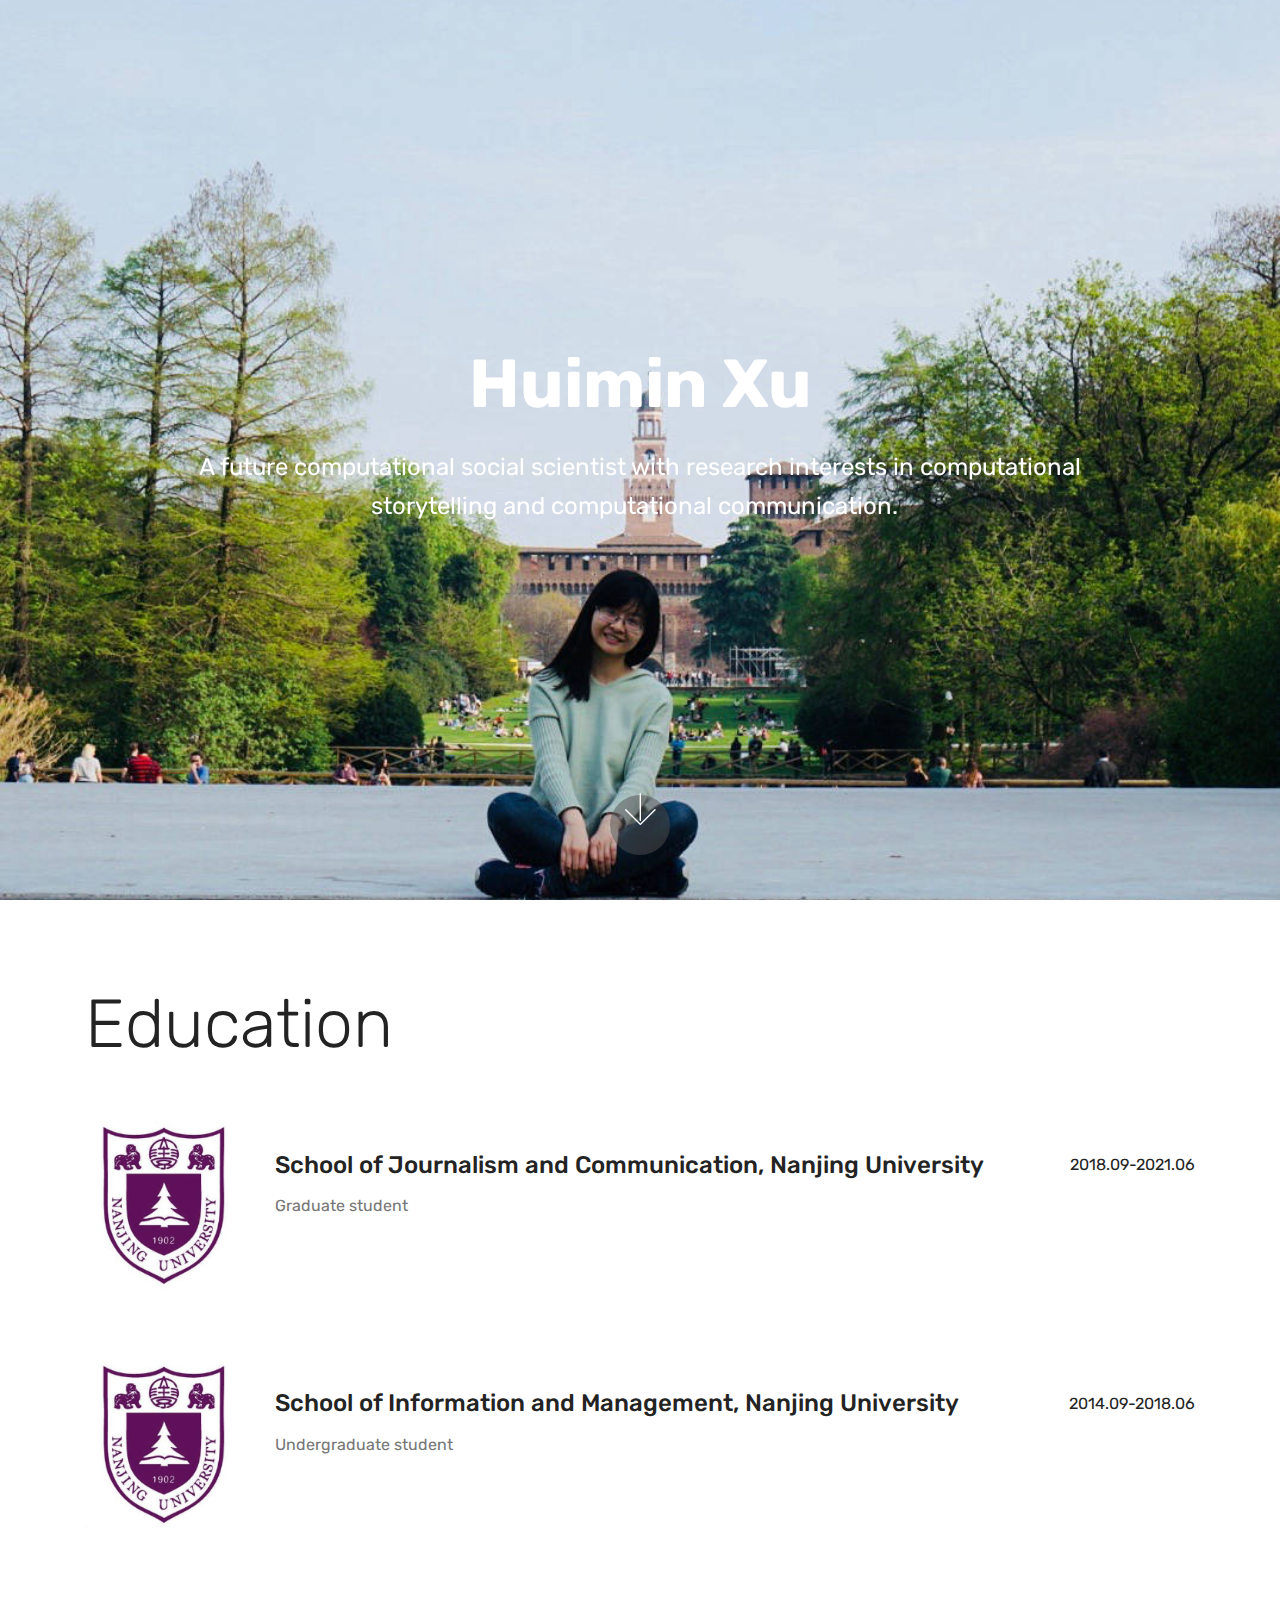
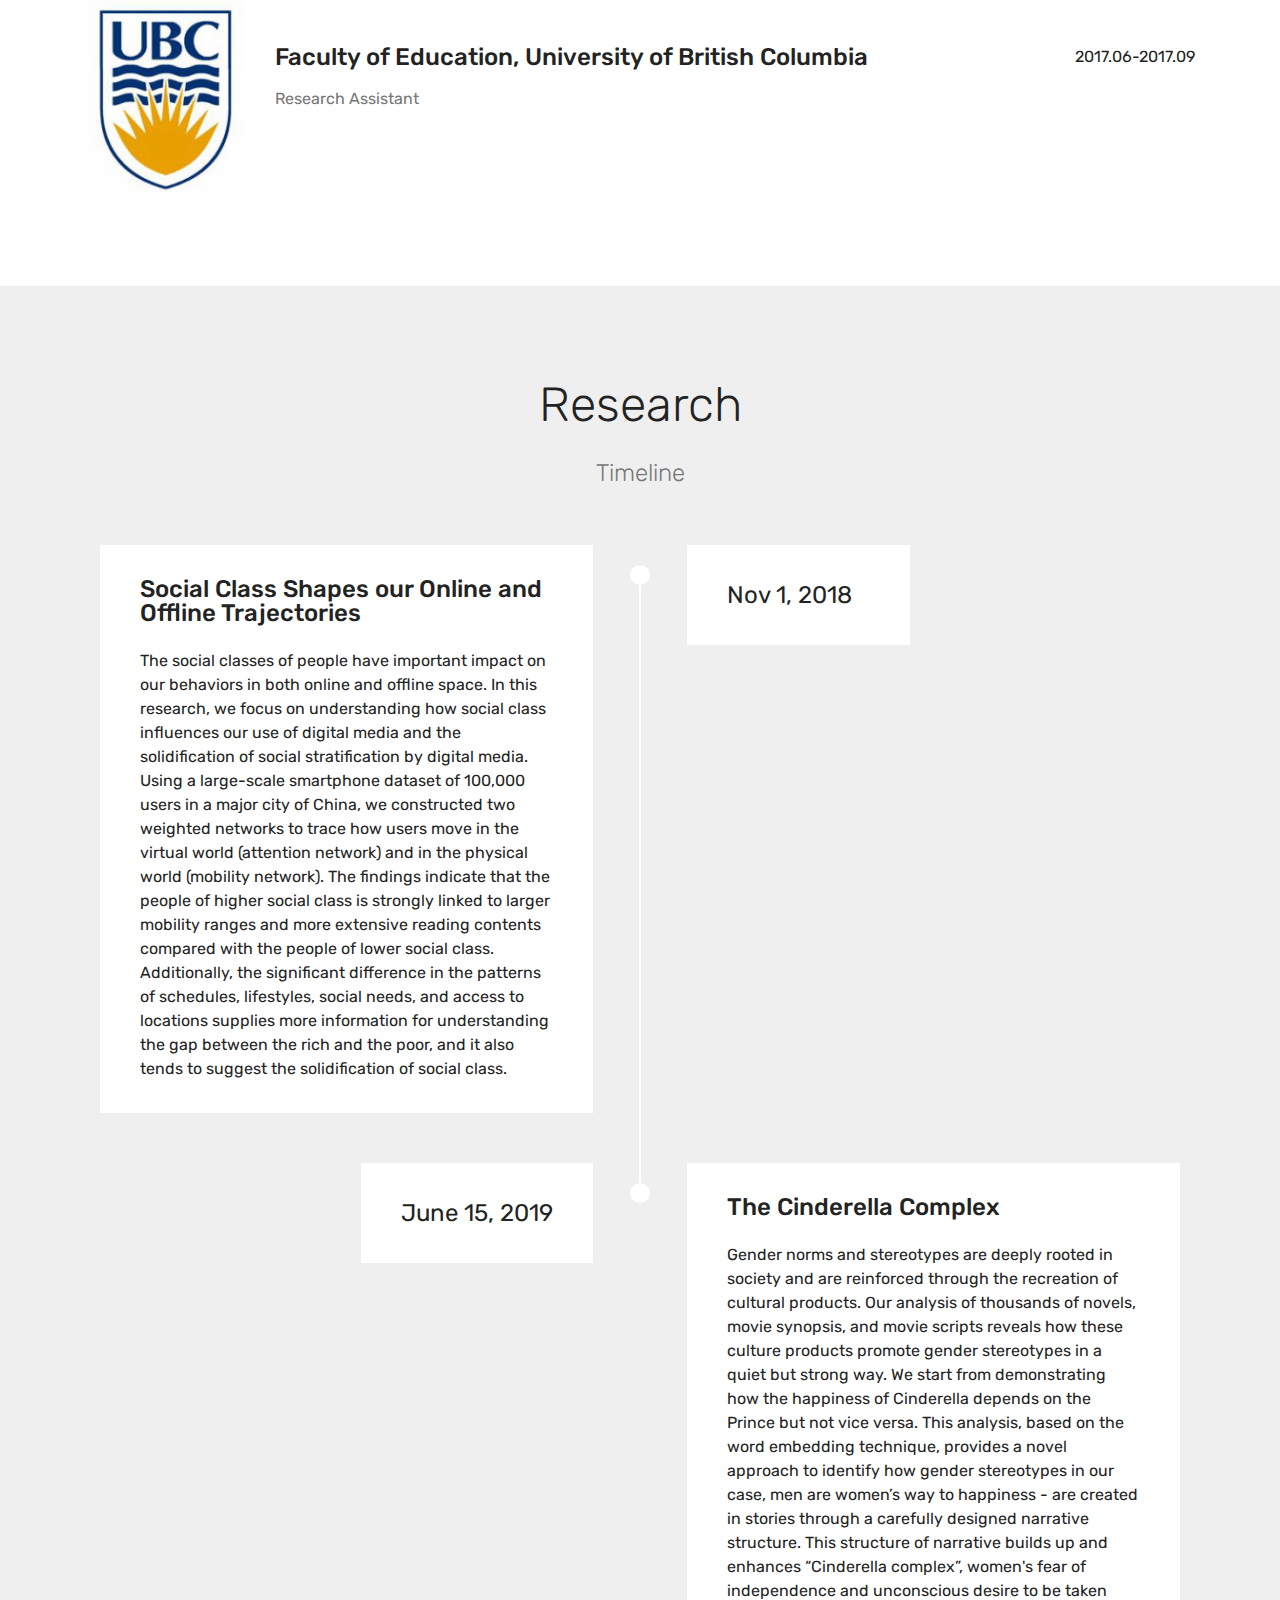
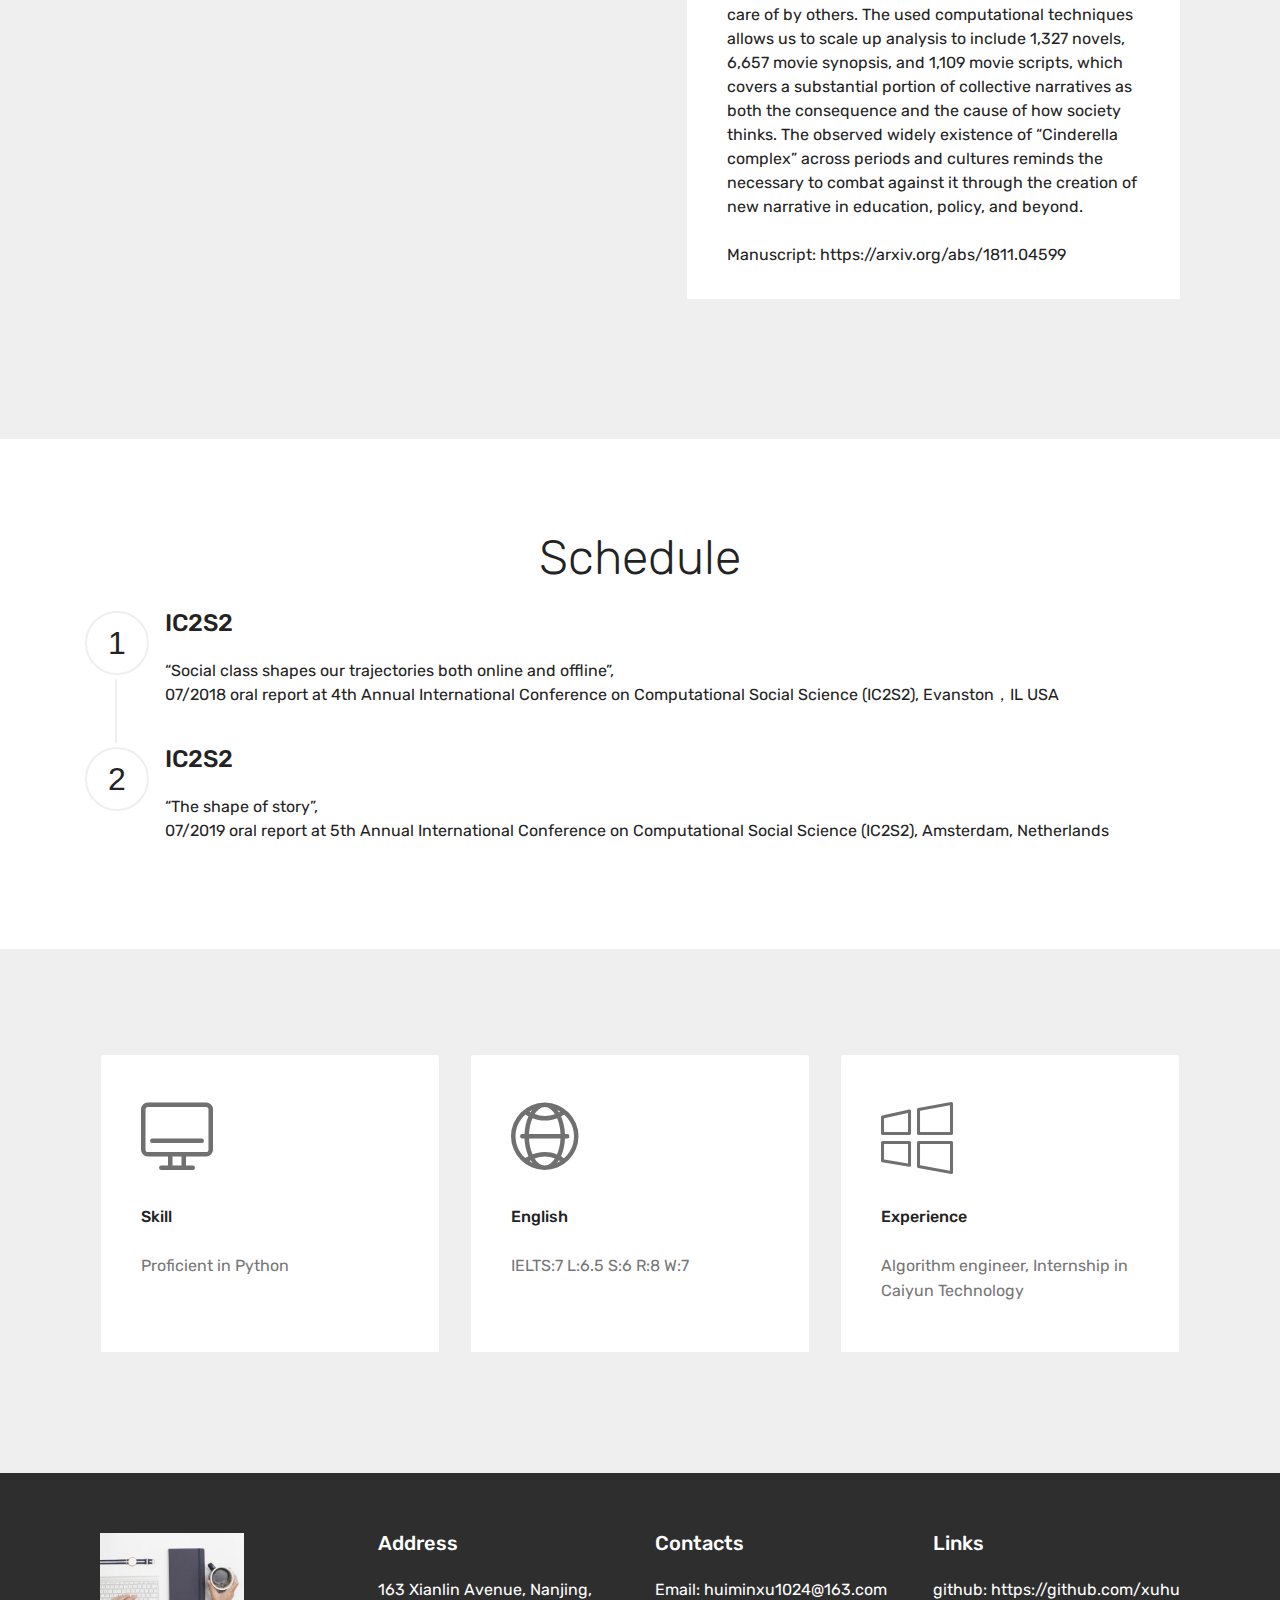
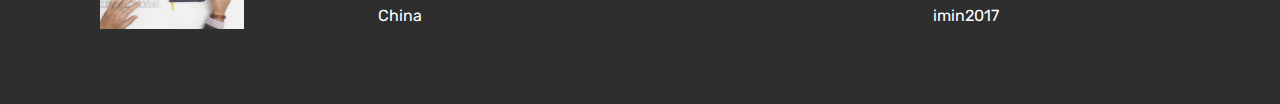
==== commit 970c78fd: "Add files via upload" ====
--- a/xuhuimin2017.github.io/index.html
+++ b/xuhuimin2017.github.io/index.html
@@ -51,7 +51,7 @@
     </nav>
 </section>
 
-<section class="engine"><a href="https://mobirise.info/j">website templates</a></section><section class="cid-qTkA127IK8 mbr-fullscreen mbr-parallax-background" id="header2-1">
+<section class="engine"><a href="https://mobirise.info/e">make your own site</a></section><section class="cid-qTkA127IK8 mbr-fullscreen mbr-parallax-background" id="header2-1">
 
     
 
@@ -63,7 +63,7 @@
                 <h1 class="mbr-section-title mbr-bold pb-3 mbr-fonts-style display-1">Huimin Xu</h1>
                 
                 <p class="mbr-text pb-3 mbr-fonts-style display-5">A future computational social scientist with research interests in computational storytelling and computational communication. &nbsp;</p>
-                <div class="mbr-section-btn"><a class="btn btn-md btn-white-outline display-4" href="https://mobirise.com">Download CV</a></div>
+                
             </div>
         </div>
     </div>
@@ -291,7 +291,7 @@
                 </div>
             </div>
 
-            <div class="card separline pb-4">
+            <div class="card">
                 <div class="step-element d-flex">
                     <div class="step-wrapper pr-3">
                         <h3 class="step d-flex align-items-center justify-content-center">
@@ -305,19 +305,7 @@
                 </div>
             </div>
 
-            <div class="card">
-                <div class="step-element d-flex">
-                    <div class="step-wrapper pr-3">
-                        <h3 class="step d-flex align-items-center justify-content-center">
-                            3
-                        </h3>
-                    </div>          
-                    <div class="step-text-content">
-                        <h4 class="mbr-step-title pb-3 mbr-fonts-style display-5">To be contined</h4>
-                        <p class="mbr-step-text mbr-fonts-style display-7"></p>
-                    </div>
-                </div>
-            </div>
+            
 
             
             
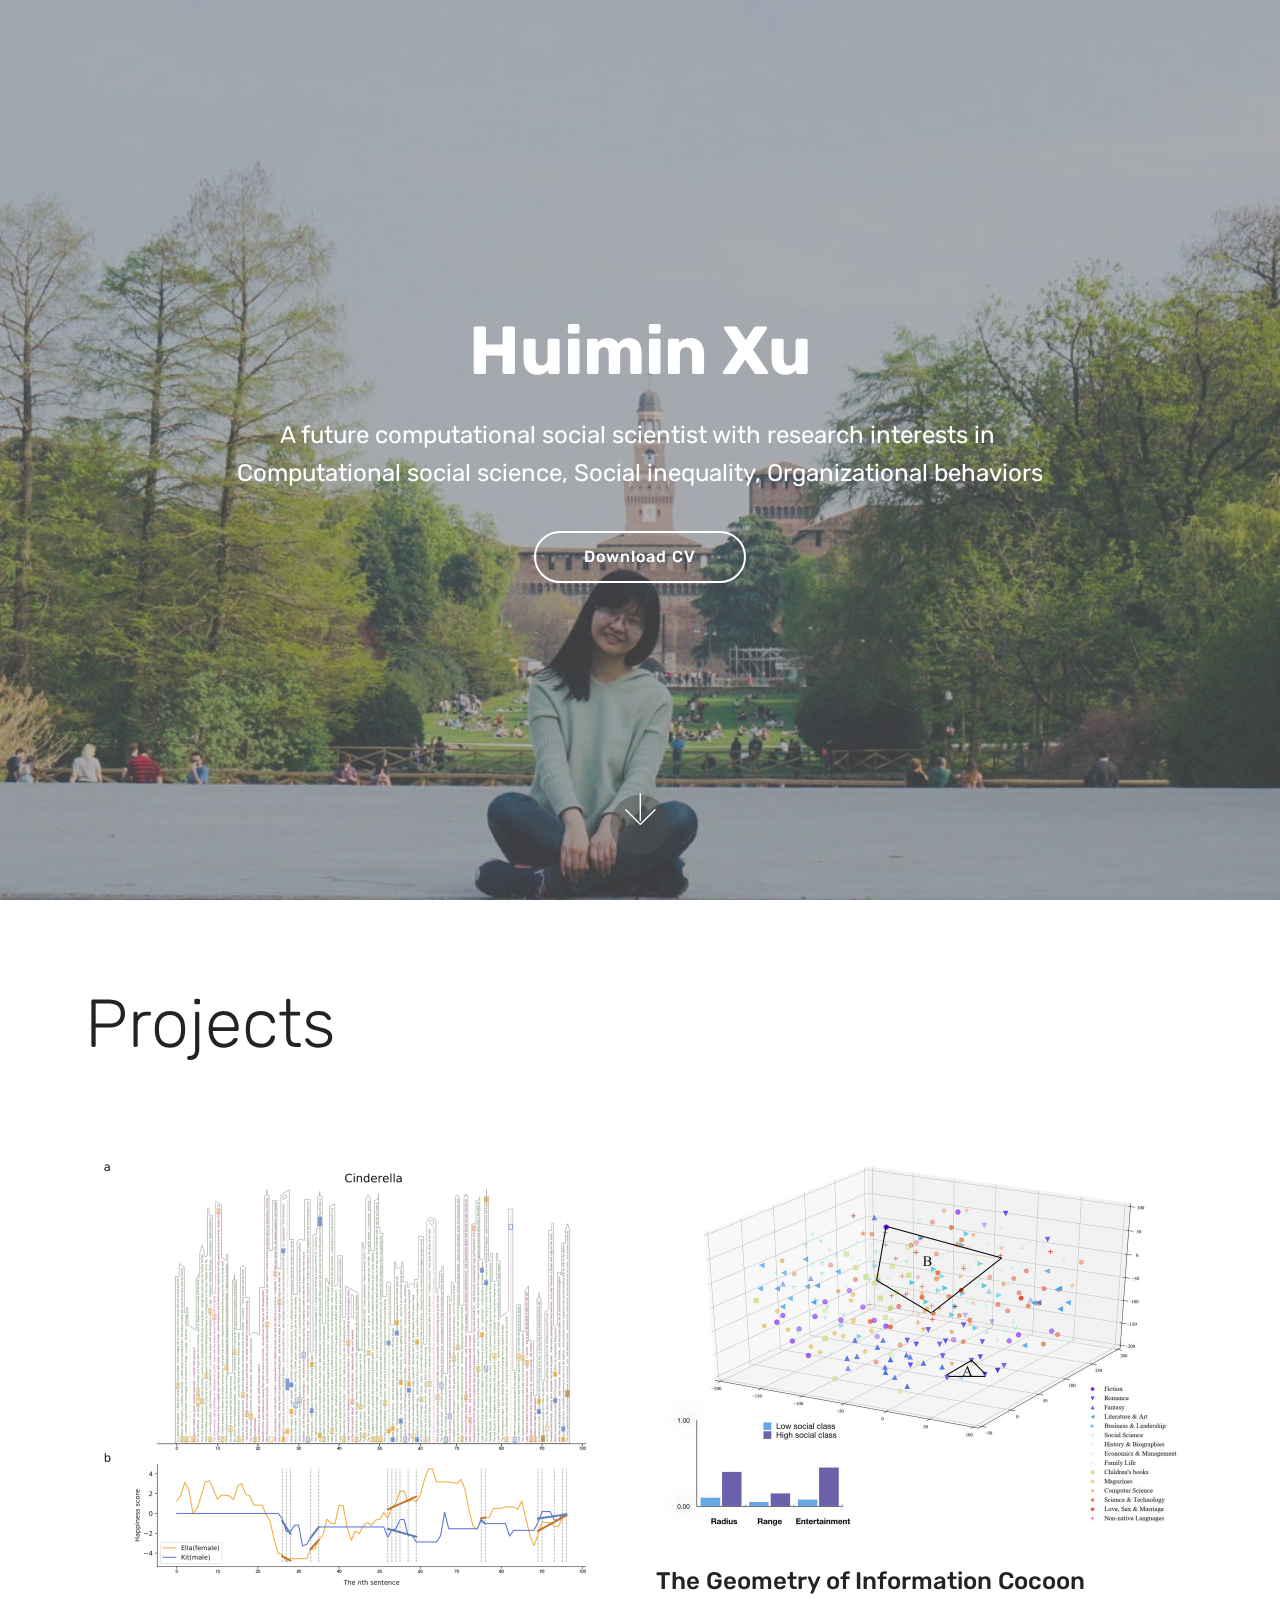
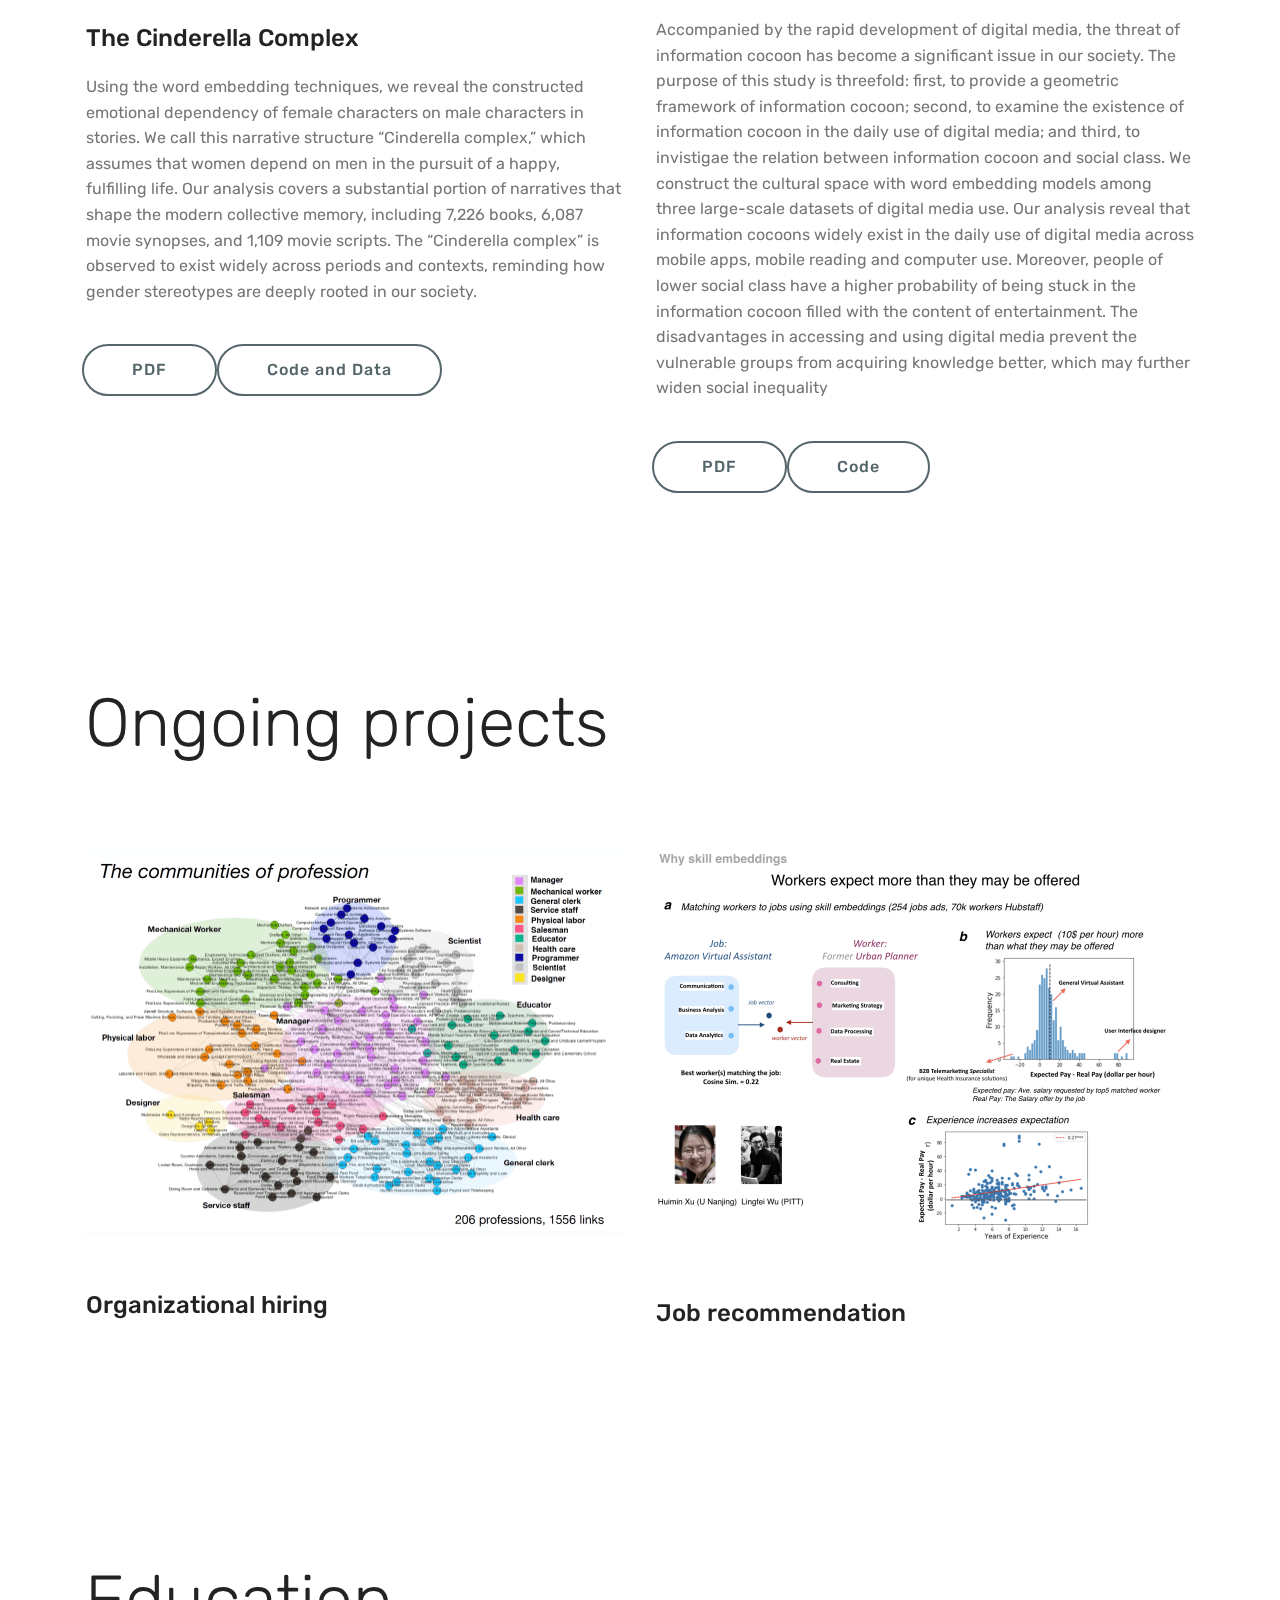
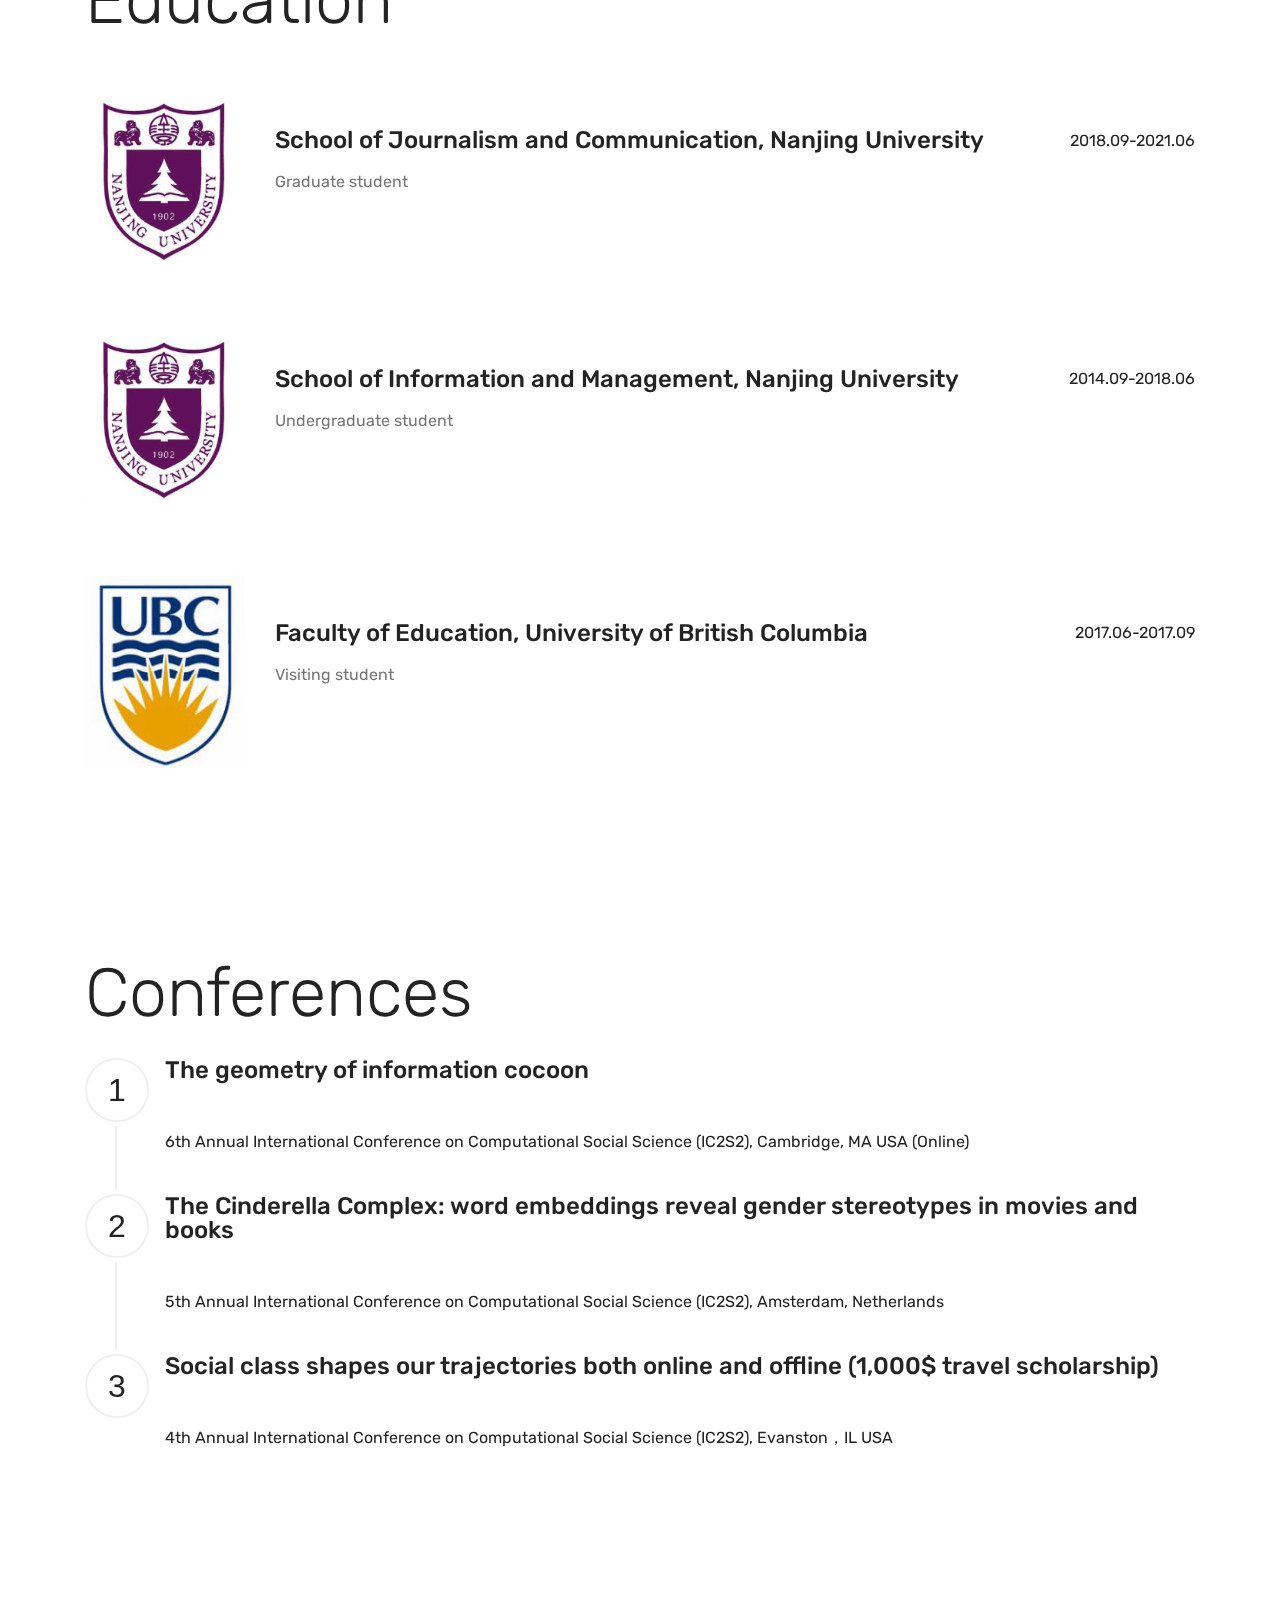
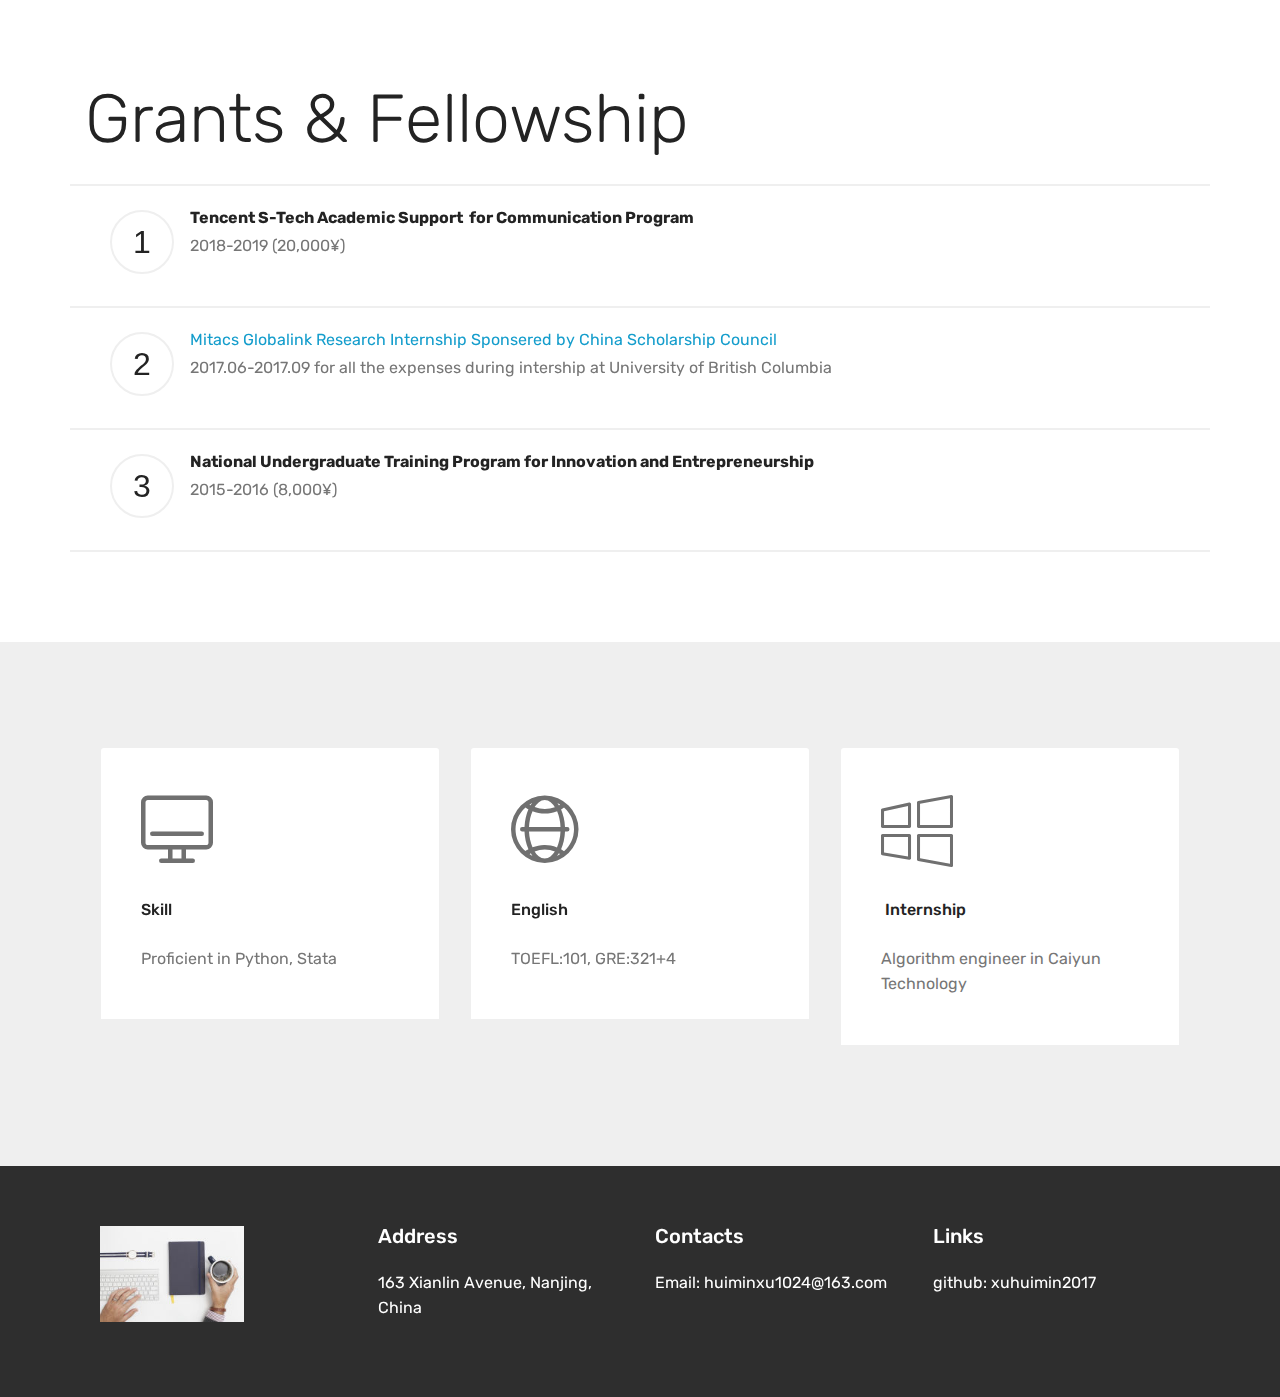
==== commit ad157cba: "Add files via upload" ====
--- a/xuhuimin2017.github.io/index.html
+++ b/xuhuimin2017.github.io/index.html
@@ -51,19 +51,19 @@
     </nav>
 </section>
 
-<section class="engine"><a href="https://mobirise.info/e">make your own site</a></section><section class="cid-qTkA127IK8 mbr-fullscreen mbr-parallax-background" id="header2-1">
-
-    
-
-    
+<section class="engine"><a href="https://mobirise.info/o">free portfolio website templates</a></section><section class="cid-qTkA127IK8 mbr-fullscreen mbr-parallax-background" id="header2-1">
+
+    
+
+    <div class="mbr-overlay" style="opacity: 0.5; background-color: rgb(118, 118, 118);"></div>
 
     <div class="container align-center">
         <div class="row justify-content-md-center">
             <div class="mbr-white col-md-10">
                 <h1 class="mbr-section-title mbr-bold pb-3 mbr-fonts-style display-1">Huimin Xu</h1>
                 
-                <p class="mbr-text pb-3 mbr-fonts-style display-5">A future computational social scientist with research interests in computational storytelling and computational communication. &nbsp;</p>
-                
+                <p class="mbr-text pb-3 mbr-fonts-style display-5">A future computational social scientist with research interests in&nbsp;<br>Computational social science, Social inequality, Organizational behaviors</p>
+                <div class="mbr-section-btn"><a class="btn btn-md btn-white-outline display-4" href="assets/files/Huimin%20Xu.pdf" target="_blank">Download CV</a></div>
             </div>
         </div>
     </div>
@@ -71,6 +71,111 @@
         <a href="#next">
             <i class="mbri-down mbr-iconfont"></i>
         </a>
+    </div>
+</section>
+
+<section class="services1 cid-rKDtFszS0U" id="services1-d">
+    <!---->
+    
+    <!---->
+    <!--Overlay-->
+    
+    <!--Container-->
+    <div class="container">
+        <div class="row justify-content-center">
+            <!--Titles-->
+            <div class="title pb-5 col-12">
+                <h2 class="align-left pb-3 mbr-fonts-style display-1">
+                    Projects</h2>
+                
+            </div>
+            <!--Card-1-->
+            <div class="card col-12 col-md-6 p-3">
+                <div class="card-wrapper">
+                    <div class="card-img">
+                        <img src="assets/images/-2019-12-14-10.04.32-1076x896.png" alt="Mobirise" title="">
+                    </div>
+                    <div class="card-box">
+                        <h4 class="card-title mbr-fonts-style display-5">The Cinderella Complex</h4>
+                        <p class="mbr-text mbr-fonts-style display-7">Using the word embedding techniques, we reveal the constructed emotional dependency of female characters on male characters in stories. We call this narrative structure “Cinderella complex,” which assumes that women depend on men in the pursuit of a happy, fulfilling life. Our analysis covers a substantial portion of narratives that shape the modern collective memory, including 7,226 books, 6,087 movie synopses, and 1,109 movie scripts. The “Cinderella complex” is observed to exist widely across periods and contexts, reminding how gender stereotypes are deeply rooted in our society.</p>
+                        <!--Btn-->
+                        <div class="mbr-section-btn align-left"><a href="https://journals.plos.org/plosone/article?id=10.1371/journal.pone.0225385" class="btn btn-warning-outline display-4" target="_blank">
+                                PDF</a> <a href="https://github.com/xuhuimin2017/storyshape" class="btn btn-warning-outline display-4" target="_blank">
+                                Code and Data</a></div>
+                    </div>
+                </div>
+            </div>
+            <!--Card-2-->
+            <div class="card col-12 col-md-6 p-3 last-child">
+                <div class="card-wrapper">
+                    <div class="card-img">
+                        <img src="assets/images/figure1-1076x782.jpg" alt="Mobirise" title="">
+                    </div>
+                    <div class="card-box">
+                        <h4 class="card-title mbr-fonts-style display-5">The Geometry of Information Cocoon</h4>
+                        <p class="mbr-text mbr-fonts-style display-7">
+                            Accompanied by the rapid development of digital media, the threat of information cocoon has become a significant issue in our society. The purpose of this study is threefold: first, to provide a geometric framework of information cocoon; second, to examine the existence of information cocoon in the daily use of digital media; and third, to invistigae the relation between information cocoon and social class. We construct the cultural space with word embedding models among three large-scale datasets of digital media use. Our analysis reveal that information cocoons widely exist in the daily use of digital media across mobile apps, mobile reading and computer use. Moreover, people of lower social class have a higher probability of being stuck in the information cocoon filled with the content of entertainment. The disadvantages in accessing and using digital media prevent the vulnerable groups from acquiring knowledge better, which may further widen social inequality</p>
+                        <!--Btn-->
+                        <div class="mbr-section-btn align-left"><a href="https://arxiv.org/abs/2007.10083" class="btn btn-warning-outline display-4" target="_blank">
+                                PDF</a> <a href="https://github.com/xuhuimin2017/The-Geometry-of-Information-Cocoon" class="btn btn-warning-outline display-4" target="_blank">Code</a></div>
+                    </div>
+                </div>
+            </div>
+            <!--Card-3-->
+            
+            <!--Card-4-->
+            
+        </div>
+    </div>
+</section>
+
+<section class="services1 cid-sbhBZjIfH2" id="services1-p">
+    <!---->
+    
+    <!---->
+    <!--Overlay-->
+    
+    <!--Container-->
+    <div class="container">
+        <div class="row justify-content-center">
+            <!--Titles-->
+            <div class="title pb-5 col-12">
+                <h2 class="align-left pb-3 mbr-fonts-style display-1">Ongoing projects</h2>
+                
+            </div>
+            <!--Card-1-->
+            <div class="card col-12 col-md-6 p-3">
+                <div class="card-wrapper">
+                    <div class="card-img">
+                        <img src="assets/images/-2020-09-22-11.14.02-1076x785.png" alt="Mobirise" title="">
+                    </div>
+                    <div class="card-box">
+                        <h4 class="card-title mbr-fonts-style display-5"><br>Organizational hiring</h4>
+                        
+                        <!--Btn-->
+                        
+                    </div>
+                </div>
+            </div>
+            <!--Card-2-->
+            <div class="card col-12 col-md-6 p-3 last-child">
+                <div class="card-wrapper">
+                    <div class="card-img">
+                        <img src="assets/images/-2020-09-22-11.16.47-1076x800.png" alt="Mobirise" title="">
+                    </div>
+                    <div class="card-box">
+                        <h4 class="card-title mbr-fonts-style display-5"><br>Job recommendation</h4>
+                        
+                        <!--Btn-->
+                        
+                    </div>
+                </div>
+            </div>
+            <!--Card-3-->
+            
+            <!--Card-4-->
+            
+        </div>
     </div>
 </section>
 
@@ -164,7 +269,7 @@
                                     </div>
                                     <div class="bottom-line">
                                         <p class="mbr-text mbr-fonts-style display-7">
-                                            Research Assistant</p>
+                                            Visiting student</p>
                                     </div>
                                 </div>
                             </div>
@@ -182,88 +287,6 @@
     </div>
 </section>
 
-<section class="timeline1 cid-rv4N9OIEDZ" id="timeline1-6">
-
-    
-
-    
-
-    <div class="container align-center">
-        <h2 class="mbr-section-title pb-3 mbr-fonts-style display-2">
-            Research</h2>
-        <h3 class="mbr-section-subtitle pb-5 mbr-fonts-style display-5">Timeline</h3>
-
-        <div class="container timelines-container" mbri-timelines="">
-            <!--1-->
-            <div class="row timeline-element reverse separline">
-                 <div class="timeline-date-panel col-xs-12 col-md-6  align-left">         
-                    <div class="time-line-date-content">
-                        <p class="mbr-timeline-date mbr-fonts-style display-5">Nov 1, 2018 &nbsp;&nbsp;</p>
-                    </div>
-                </div>
-           <span class="iconBackground"></span>
-            <div class="col-xs-12 col-md-6 align-right">
-                <div class="timeline-text-content">
-                    <h4 class="mbr-timeline-title pb-3 mbr-fonts-style display-5">Social Class Shapes our Online and Offline Trajectories</h4>
-                    <p class="mbr-timeline-text mbr-fonts-style display-7">
-                        The social classes of people have important impact on our behaviors in both online and offline space. In this research, we focus on understanding how social class influences our use of digital media and the solidification of social stratification by digital media. Using a large-scale smartphone dataset of 100,000 users in a major city of China, we constructed two weighted networks to trace how users move in the virtual world (attention network) and in the physical world (mobility network). The findings indicate that the people of higher social class is strongly linked to larger mobility ranges and more extensive reading contents compared with the people of lower social class. Additionally, the significant difference in the patterns of schedules, lifestyles, social needs, and access to locations supplies more information for understanding the gap between the rich and the poor, and it also tends to suggest the solidification of social class. 
-                    </p>
-                 </div>
-            </div>
-            </div>
-            <!--2-->
-            <div class="row timeline-element ">
-                <div class="timeline-date-panel col-xs-12 col-md-6 align-right">
-                    <div class="time-line-date-content">
-                        <p class="mbr-timeline-date mbr-fonts-style display-5">June 15, 2019  
-                        </p>
-                    </div>
-                </div>
-                <span class="iconBackground"></span>
-                <div class="col-xs-12 col-md-6 align-left ">
-                    <div class="timeline-text-content">
-                        <h4 class="mbr-timeline-title pb-3 mbr-fonts-style display-5">The Cinderella Complex</h4>
-                        <p class="mbr-timeline-text mbr-fonts-style display-7">
-                            Gender norms and stereotypes are deeply rooted in society and are reinforced through the recreation of
-cultural products. Our analysis of thousands of novels, movie synopsis, and movie scripts reveals how
-these culture products promote gender stereotypes in a quiet but strong way. We start from demonstrating
-how the happiness of Cinderella depends on the Prince but not vice versa. This analysis, based on the
-word embedding technique, provides a novel approach to identify how gender stereotypes in our case,
-men are women’s way to happiness - are created in stories through a carefully designed narrative structure.
-This structure of narrative builds up and enhances “Cinderella complex”, women's fear of independence
-and unconscious desire to be taken care of by others. The used computational techniques allows us to
-scale up analysis to include 1,327 novels, 6,657 movie synopsis, and 1,109 movie scripts, which covers a
-substantial portion of collective narratives as both the consequence and the cause of how society thinks.
-The observed widely existence of “Cinderella complex” across periods and cultures reminds the
-necessary to combat against it through the creation of new narrative in education, policy, and beyond.<br><br>Manuscript: https://arxiv.org/abs/1811.04599 
-                        </p>
-                    </div>
-                </div>
-            </div>
-            <!--3-->
-            
-            <!--4-->
-            
-            <!--5-->
-            
-            <!--6-->
-            
-            <!--7-->
-            
-            <!--8-->
-            
-            <!--9-->
-            
-            <!--10-->
-            
-            <!--11-->
-            
-            <!--12-->
-            
-        </div>
-    </div>
-</section>
-
 <section class="step1 cid-rv4XCA8Vnz" id="step1-a">
 
     
@@ -271,8 +294,7 @@
     
     
     <div class="container">
-        <h2 class="mbr-section-title pb-3 mbr-fonts-style align-center display-2">
-            Schedule</h2>
+        <h2 class="mbr-section-title pb-3 mbr-fonts-style align-center display-1">Conferences<br></h2>
         
         <div class="step-container">
             <div class="card separline pb-4">
@@ -283,15 +305,14 @@
                         </h3>
                     </div>          
                     <div class="step-text-content">
-                        <h4 class="mbr-step-title pb-3 mbr-fonts-style display-5">IC2S2</h4>
-                        <p class="mbr-step-text mbr-fonts-style display-7">
-                            “Social class shapes our trajectories both online and offline”,&nbsp;<br>07/2018 oral report at 4th Annual International Conference on Computational Social Science (IC2S2), Evanston，IL USA<br>
+                        <h4 class="mbr-step-title pb-3 mbr-fonts-style display-5">The geometry of information cocoon<div><br></div></h4>
+                        <p class="mbr-step-text mbr-fonts-style display-7">6th Annual International Conference on Computational Social Science (IC2S2), Cambridge, MA USA (Online)<br>
                         </p>
                     </div>
                 </div>
             </div>
 
-            <div class="card">
+            <div class="card separline pb-4">
                 <div class="step-element d-flex">
                     <div class="step-wrapper pr-3">
                         <h3 class="step d-flex align-items-center justify-content-center">
@@ -299,25 +320,95 @@
                         </h3>
                     </div>          
                     <div class="step-text-content">
-                        <h4 class="mbr-step-title pb-3 mbr-fonts-style display-5">IC2S2</h4>
-                        <p class="mbr-step-text mbr-fonts-style display-7">“The shape of story”, <br>07/2019 oral report at 5th Annual International Conference on Computational Social Science (IC2S2), Amsterdam, Netherlands</p>
-                    </div>
-                </div>
-            </div>
-
-            
-
-            
-            
-            
-            
-            
-            
-            
-            
-            
-            
-            
+                        <h4 class="mbr-step-title pb-3 mbr-fonts-style display-5"><a href="https://www.kellogg.northwestern.edu/news-events/conference/ic2s2/2018.aspx#"></a>The Cinderella Complex: word embeddings reveal gender stereotypes in movies and books<div><br></div></h4>
+                        <p class="mbr-step-text mbr-fonts-style display-7">5th Annual International Conference on Computational Social Science (IC2S2), Amsterdam, Netherlands<br></p>
+                    </div>
+                </div>
+            </div>
+
+            <div class="card">
+                <div class="step-element d-flex">
+                    <div class="step-wrapper pr-3">
+                        <h3 class="step d-flex align-items-center justify-content-center">3</h3>
+                    </div>          
+                    <div class="step-text-content">
+                        <h4 class="mbr-step-title pb-3 mbr-fonts-style display-5">Social class shapes our trajectories both online and offline (1,000$ travel scholarship)<div></div><div><br></div></h4>
+                        <p class="mbr-step-text mbr-fonts-style display-7">4th Annual International Conference on Computational Social Science (IC2S2), Evanston，IL USA&nbsp;<br></p>
+                    </div>
+                </div>
+            </div>
+
+            
+            
+            
+            
+            
+            
+            
+            
+            
+            
+            
+        </div>
+    </div>
+</section>
+
+<section class="counters5 counters cid-rKJh9QV0je" id="counters5-l">
+
+    
+
+    
+
+    <div class="container pt-4 mt-2">
+        <h2 class="mbr-section-title pb-3 align-center mbr-fonts-style display-1">Grants &amp; Fellowship&nbsp;<br></h2>
+        
+        <div class="row justify-content-center">
+            <div class="cards-block">
+                <div class="cards-container">
+                    <div class="card px-3 align-left col-12">
+                        <div class="panel-item p-4 d-flex">
+                            <div class="card-img pr-3">
+                                <h3 class="img-text d-flex align-items-center justify-content-center">
+                                    1
+                                </h3>
+                            </div>
+                            <div class="card-text">
+                                <h4 class="mbr-content-title mbr-bold mbr-fonts-style display-7">Tencent S-Tech Academic Support &nbsp;for Communication Program</h4>
+                                <p class="mbr-content-text mbr-fonts-style display-7">2018-2019 (20,000¥)</p>
+                            </div>
+                        </div>
+                    </div>
+                    <div class="card px-3 align-left col-12">
+                        <div class="panel-item p-4 d-flex">
+                            <div class="card-img pr-3">
+                                <h3 class="img-text d-flex align-items-center justify-content-center">
+                                    2
+                                </h3>
+                            </div>
+                            <div class="card-text">
+                                <h4 class="mbr-content-title mbr-bold mbr-fonts-style display-7"><a href="https://www.mitacs.ca/en/programs/globalink/globalink-research-internship" target="_blank">Mitacs Globalink Research Internship Sponsered by China Scholarship Council</a></h4>
+                                <p class="mbr-content-text mbr-fonts-style display-7">
+                                    2017.06-2017.09 for all the expenses during intership at University of British Columbia</p>
+                            </div>
+                        </div>
+                    </div>
+                    <div class="card px-3 align-left col-12">
+                        <div class="panel-item p-4 d-flex">
+                            <div class="card-img pr-3">
+                                <h3 class="img-text d-flex align-items-center justify-content-center">
+                                    3
+                                </h3>
+                            </div>
+                            <div class="card-text">
+                                <h4 class="mbr-content-title mbr-bold mbr-fonts-style display-7">National Undergraduate Training Program for Innovation and Entrepreneurship</h4>
+                                <p class="mbr-content-text mbr-fonts-style display-7">
+                                    2015-2016 (8,000¥)</p>
+                            </div>
+                        </div>
+                    </div>
+                    
+                </div>
+            </div>
         </div>
     </div>
 </section>
@@ -338,7 +429,7 @@
                     <h4 class="card-title py-3 mbr-fonts-style display-7">
                         Skill</h4>
                     <p class="mbr-text mbr-fonts-style display-7">
-                       Proficient in Python<br><br></p>
+                       Proficient in Python, Stata<br></p>
                 </div>
             </div>
 
@@ -349,8 +440,7 @@
                 <div class="card-box">
                     <h4 class="card-title py-3 mbr-fonts-style display-7">
                         English</h4>
-                    <p class="mbr-text mbr-fonts-style display-7">
-                       IELTS:7 L:6.5 S:6 R:8 W:7<br><br>
+                    <p class="mbr-text mbr-fonts-style display-7">TOEFL:101, GRE:321+4
                     </p>
                 </div>
             </div>
@@ -360,9 +450,8 @@
                     <span class="mbr-iconfont mbri-windows"></span>
                 </div>
                 <div class="card-box">
-                    <h4 class="card-title py-3 mbr-fonts-style display-7">
-                        Experience</h4>
-                    <p class="mbr-text mbr-fonts-style display-7">Algorithm engineer, Internship in Caiyun Technology</p>
+                    <h4 class="card-title py-3 mbr-fonts-style display-7">&nbsp;Internship</h4>
+                    <p class="mbr-text mbr-fonts-style display-7">Algorithm engineer in Caiyun Technology</p>
                 </div>
             </div>
 
@@ -406,7 +495,7 @@
                 <h5 class="pb-3">
                     Links
                 </h5>
-                <p class="mbr-text">github:&nbsp;https://github.com/xuhuimin2017</p>
+                <p class="mbr-text">github: xuhuimin2017</p>
             </div>
         </div>
         
@@ -420,6 +509,7 @@
   <script src="assets/bootstrap/js/bootstrap.min.js"></script>
   <script src="assets/touchswipe/jquery.touch-swipe.min.js"></script>
   <script src="assets/parallax/jarallax.min.js"></script>
+  <script src="assets/viewportchecker/jquery.viewportchecker.js"></script>
   <script src="assets/smoothscroll/smooth-scroll.js"></script>
   <script src="assets/dropdown/js/nav-dropdown.js"></script>
   <script src="assets/dropdown/js/navbar-dropdown.js"></script>
--- a/xuhuimin2017.github.io/assets/mobirise/css/mbr-additional.css
+++ b/xuhuimin2017.github.io/assets/mobirise/css/mbr-additional.css
@@ -1812,6 +1812,80 @@
 .cid-qTkA127IK8 H1 {
   color: #ffffff;
 }
+.cid-rKDtFszS0U {
+  padding-top: 90px;
+  padding-bottom: 90px;
+  background-color: #ffffff;
+}
+.cid-rKDtFszS0U h4 {
+  font-weight: 500;
+  margin-bottom: 0;
+  text-align: left;
+  padding-top: 2rem;
+}
+.cid-rKDtFszS0U p {
+  margin-bottom: 0;
+  text-align: left;
+  padding-top: 1.5rem;
+}
+.cid-rKDtFszS0U .mbr-section-btn {
+  padding-top: 2.5rem;
+}
+.cid-rKDtFszS0U .mbr-section-btn a {
+  margin: 0;
+}
+.cid-rKDtFszS0U .mbr-text {
+  color: #767676;
+}
+.cid-rKDtFszS0U .card-wrapper {
+  height: 100%;
+}
+@media (max-width: 767px) {
+  .cid-rKDtFszS0U .card:not(.last-child) {
+    padding-bottom: 2rem;
+  }
+}
+.cid-rKDtFszS0U .mbr-text,
+.cid-rKDtFszS0U .mbr-section-btn {
+  text-align: left;
+}
+.cid-sbhBZjIfH2 {
+  padding-top: 90px;
+  padding-bottom: 135px;
+  background-color: #ffffff;
+}
+.cid-sbhBZjIfH2 h4 {
+  font-weight: 500;
+  margin-bottom: 0;
+  text-align: left;
+  padding-top: 2rem;
+}
+.cid-sbhBZjIfH2 p {
+  margin-bottom: 0;
+  text-align: left;
+  padding-top: 1.5rem;
+}
+.cid-sbhBZjIfH2 .mbr-section-btn {
+  padding-top: 2.5rem;
+}
+.cid-sbhBZjIfH2 .mbr-section-btn a {
+  margin: 0;
+}
+.cid-sbhBZjIfH2 .mbr-text {
+  color: #767676;
+}
+.cid-sbhBZjIfH2 .card-wrapper {
+  height: 100%;
+}
+@media (max-width: 767px) {
+  .cid-sbhBZjIfH2 .card:not(.last-child) {
+    padding-bottom: 2rem;
+  }
+}
+.cid-sbhBZjIfH2 .mbr-text,
+.cid-sbhBZjIfH2 .mbr-section-btn {
+  text-align: left;
+}
 .cid-rv4BSjCt7p {
   padding-top: 90px;
   padding-bottom: 90px;
@@ -1869,125 +1943,6 @@
   .cid-rv4BSjCt7p .wrapper {
     padding-top: 1rem;
   }
-}
-.cid-rv4N9OIEDZ {
-  padding-top: 90px;
-  padding-bottom: 90px;
-  background-color: #efefef;
-}
-.cid-rv4N9OIEDZ .mbr-section-subtitle {
-  color: #767676;
-  text-align: center;
-  font-weight: 300;
-}
-.cid-rv4N9OIEDZ .timeline-text-content {
-  padding: 2rem 2.5rem;
-  background: #ffffff;
-  margin-left: 2rem;
-}
-.cid-rv4N9OIEDZ .timeline-text-content p {
-  margin-bottom: 0;
-}
-.cid-rv4N9OIEDZ .time-line-date-content {
-  margin-right: 2rem;
-}
-.cid-rv4N9OIEDZ .time-line-date-content p {
-  padding: 2rem 2.5rem;
-  background: #ffffff;
-  float: right;
-}
-.cid-rv4N9OIEDZ .timeline-element {
-  margin-bottom: 50px;
-  position: relative;
-  word-wrap: break-word;
-  word-break: break-word;
-  display: -webkit-flex;
-  flex-direction: row;
-  -webkit-flex-direction: row;
-}
-.cid-rv4N9OIEDZ .timeline-element:hover .mbr-timeline-date {
-  box-shadow: 0 7px 20px 0px rgba(0, 0, 0, 0.08);
-  transition: all .4s;
-}
-.cid-rv4N9OIEDZ .timeline-element:hover .timeline-text-content {
-  box-shadow: 0 7px 20px 0px rgba(0, 0, 0, 0.08);
-  transition: all .4s;
-}
-.cid-rv4N9OIEDZ .mbr-timeline-date,
-.cid-rv4N9OIEDZ .timeline-text-content {
-  transition: all .4s;
-}
-.cid-rv4N9OIEDZ .reverse {
-  flex-direction: row-reverse;
-  -webkit-flex-direction: row-reverse;
-}
-.cid-rv4N9OIEDZ .reverse .timeline-text-content {
-  margin-right: 2rem;
-  margin-left: 0;
-}
-.cid-rv4N9OIEDZ .reverse .time-line-date-content {
-  margin-left: 2rem;
-  margin-right: 0rem;
-}
-.cid-rv4N9OIEDZ .reverse .time-line-date-content p {
-  float: left;
-}
-.cid-rv4N9OIEDZ .iconBackground {
-  position: absolute;
-  left: 50%;
-  width: 20px;
-  height: 20px;
-  line-height: 30px;
-  text-align: center;
-  border-radius: 50%;
-  font-size: 30px;
-  display: inline-block;
-  background-color: #ffffff;
-  top: 20px;
-  margin-left: -10px;
-}
-.cid-rv4N9OIEDZ .separline:before {
-  top: 20px;
-  bottom: 0;
-  position: absolute;
-  content: "";
-  width: 2px;
-  background-color: #ffffff;
-  left: calc(50% - 1px);
-  height: calc(100% + 4rem);
-}
-@media (max-width: 768px) {
-  .cid-rv4N9OIEDZ .iconBackground {
-    left: 0 !important;
-  }
-  .cid-rv4N9OIEDZ .separline:before {
-    left: 0!important;
-  }
-  .cid-rv4N9OIEDZ .timeline-text-content {
-    margin-left: 0 !important;
-  }
-  .cid-rv4N9OIEDZ .time-line-date-content {
-    margin-right: 0 !important;
-  }
-  .cid-rv4N9OIEDZ .time-line-date-content p {
-    float: left !important;
-  }
-  .cid-rv4N9OIEDZ .reverse .time-line-date-content {
-    margin-left: 0 !important;
-  }
-  .cid-rv4N9OIEDZ .reverse .timeline-text-content {
-    margin-right: 0 !important;
-  }
-}
-.cid-rv4N9OIEDZ .reverseTimeline {
-  display: flex;
-  flex-direction: column-reverse;
-}
-.cid-rv4N9OIEDZ .mbr-timeline-text {
-  text-align: left;
-}
-.cid-rv4N9OIEDZ .mbr-timeline-title {
-  text-align: left;
 }
 .cid-rv4XCA8Vnz {
   padding-top: 90px;
@@ -2032,6 +1987,76 @@
     height: calc(100% - 56px);
   }
 }
+.cid-rv4XCA8Vnz .mbr-step-text {
+  text-align: left;
+}
+.cid-rv4XCA8Vnz .mbr-section-title {
+  text-align: left;
+}
+.cid-rKJh9QV0je {
+  padding-top: 90px;
+  padding-bottom: 90px;
+  background-color: #ffffff;
+}
+.cid-rKJh9QV0je .mbr-section-subtitle {
+  color: #767676;
+  font-weight: 300;
+}
+.cid-rKJh9QV0je .mbr-content-text {
+  color: #767676;
+  margin-bottom: 0;
+}
+.cid-rKJh9QV0je .card {
+  word-wrap: break-word;
+  flex-shrink: 0;
+  -webkit-flex-shrink: 0;
+}
+.cid-rKJh9QV0je .img-text {
+  width: 64px;
+  height: 64px;
+  font-size: 32px;
+  border: 2px solid #efefef;
+  border-radius: 50%;
+}
+@media (max-width: 991px) {
+  .cid-rKJh9QV0je .img-text {
+    width: 48px;
+    height: 48px;
+    font-size: 24px;
+  }
+}
+@media (min-width: 992px) {
+  .cid-rKJh9QV0je .cards-block {
+    border-top: 2px solid #efefef;
+  }
+}
+.cid-rKJh9QV0je .cards-block .card {
+  border-bottom: 2px solid #efefef;
+  border-radius: 0;
+}
+.cid-rKJh9QV0je .cards-container {
+  display: flex;
+  -webkit-flex-direction: row;
+  flex-direction: row;
+  -webkit-flex-wrap: wrap;
+  flex-wrap: wrap;
+  -webkit-justify-content: center;
+  justify-content: center;
+  word-break: break-word;
+}
+@media (max-width: 767px) {
+  .cid-rKJh9QV0je .panel-item {
+    flex-direction: column;
+    align-items: center;
+  }
+  .cid-rKJh9QV0je .panel-item .card-img {
+    padding: 0;
+    padding-bottom: 1rem;
+  }
+}
+.cid-rKJh9QV0je .mbr-section-title {
+  text-align: left;
+}
 .cid-rv4NwIqVVY {
   padding-top: 90px;
   padding-bottom: 105px;
@@ -2128,3 +2153,817 @@
     -webkit-justify-content: center;
   }
 }
+.cid-qTkzRZLJNu .navbar {
+  padding: .5rem 0;
+  background: #333333;
+  transition: none;
+  min-height: 77px;
+}
+.cid-qTkzRZLJNu .navbar-dropdown.bg-color.transparent.opened {
+  background: #333333;
+}
+.cid-qTkzRZLJNu a {
+  font-style: normal;
+}
+.cid-qTkzRZLJNu .nav-item span {
+  padding-right: 0.4em;
+  line-height: 0.5em;
+  vertical-align: text-bottom;
+  position: relative;
+  text-decoration: none;
+}
+.cid-qTkzRZLJNu .nav-item a {
+  display: flex;
+  align-items: center;
+  justify-content: center;
+  padding: 0.7rem 0 !important;
+  margin: 0rem .65rem !important;
+}
+.cid-qTkzRZLJNu .nav-item:focus,
+.cid-qTkzRZLJNu .nav-link:focus {
+  outline: none;
+}
+.cid-qTkzRZLJNu .btn {
+  padding: 0.4rem 1.5rem;
+  display: inline-flex;
+  align-items: center;
+}
+.cid-qTkzRZLJNu .btn .mbr-iconfont {
+  font-size: 1.6rem;
+}
+.cid-qTkzRZLJNu .menu-logo {
+  margin-right: auto;
+}
+.cid-qTkzRZLJNu .menu-logo .navbar-brand {
+  display: flex;
+  margin-left: 5rem;
+  padding: 0;
+  transition: padding .2s;
+  min-height: 3.8rem;
+  align-items: center;
+}
+.cid-qTkzRZLJNu .menu-logo .navbar-brand .navbar-caption-wrap {
+  display: -webkit-flex;
+  -webkit-align-items: center;
+  align-items: center;
+  word-break: break-word;
+  min-width: 7rem;
+  margin: .3rem 0;
+}
+.cid-qTkzRZLJNu .menu-logo .navbar-brand .navbar-caption-wrap .navbar-caption {
+  line-height: 1.2rem !important;
+  padding-right: 2rem;
+}
+.cid-qTkzRZLJNu .menu-logo .navbar-brand .navbar-logo {
+  font-size: 4rem;
+  transition: font-size 0.25s;
+}
+.cid-qTkzRZLJNu .menu-logo .navbar-brand .navbar-logo img {
+  display: flex;
+}
+.cid-qTkzRZLJNu .menu-logo .navbar-brand .navbar-logo .mbr-iconfont {
+  transition: font-size 0.25s;
+}
+.cid-qTkzRZLJNu .navbar-toggleable-sm .navbar-collapse {
+  justify-content: flex-end;
+  -webkit-justify-content: flex-end;
+  padding-right: 5rem;
+  width: auto;
+}
+.cid-qTkzRZLJNu .navbar-toggleable-sm .navbar-collapse .navbar-nav {
+  flex-wrap: wrap;
+  -webkit-flex-wrap: wrap;
+  padding-left: 0;
+}
+.cid-qTkzRZLJNu .navbar-toggleable-sm .navbar-collapse .navbar-nav .nav-item {
+  -webkit-align-self: center;
+  align-self: center;
+}
+.cid-qTkzRZLJNu .navbar-toggleable-sm .navbar-collapse .navbar-buttons {
+  padding-left: 0;
+  padding-bottom: 0;
+}
+.cid-qTkzRZLJNu .dropdown .dropdown-menu {
+  background: #333333;
+  display: none;
+  position: absolute;
+  min-width: 5rem;
+  padding-top: 1.4rem;
+  padding-bottom: 1.4rem;
+  text-align: left;
+}
+.cid-qTkzRZLJNu .dropdown .dropdown-menu .dropdown-item {
+  width: auto;
+  padding: 0.235em 1.5385em 0.235em 1.5385em !important;
+}
+.cid-qTkzRZLJNu .dropdown .dropdown-menu .dropdown-item::after {
+  right: 0.5rem;
+}
+.cid-qTkzRZLJNu .dropdown .dropdown-menu .dropdown-submenu {
+  margin: 0;
+}
+.cid-qTkzRZLJNu .dropdown.open > .dropdown-menu {
+  display: block;
+}
+.cid-qTkzRZLJNu .navbar-toggleable-sm.opened:after {
+  position: absolute;
+  width: 100vw;
+  height: 100vh;
+  content: '';
+  background-color: rgba(0, 0, 0, 0.1);
+  left: 0;
+  bottom: 0;
+  transform: translateY(100%);
+  -webkit-transform: translateY(100%);
+  z-index: 1000;
+}
+.cid-qTkzRZLJNu .navbar.navbar-short {
+  min-height: 60px;
+  transition: all .2s;
+}
+.cid-qTkzRZLJNu .navbar.navbar-short .navbar-toggler-right {
+  top: 20px;
+}
+.cid-qTkzRZLJNu .navbar.navbar-short .navbar-logo a {
+  font-size: 2.5rem !important;
+  line-height: 2.5rem;
+  transition: font-size 0.25s;
+}
+.cid-qTkzRZLJNu .navbar.navbar-short .navbar-logo a .mbr-iconfont {
+  font-size: 2.5rem !important;
+}
+.cid-qTkzRZLJNu .navbar.navbar-short .navbar-logo a img {
+  height: 3rem !important;
+}
+.cid-qTkzRZLJNu .navbar.navbar-short .navbar-brand {
+  min-height: 3rem;
+}
+.cid-qTkzRZLJNu button.navbar-toggler {
+  width: 31px;
+  height: 18px;
+  cursor: pointer;
+  transition: all .2s;
+  top: 1.5rem;
+  right: 1rem;
+}
+.cid-qTkzRZLJNu button.navbar-toggler:focus {
+  outline: none;
+}
+.cid-qTkzRZLJNu button.navbar-toggler .hamburger span {
+  position: absolute;
+  right: 0;
+  width: 30px;
+  height: 2px;
+  border-right: 5px;
+  background-color: #ffffff;
+}
+.cid-qTkzRZLJNu button.navbar-toggler .hamburger span:nth-child(1) {
+  top: 0;
+  transition: all .2s;
+}
+.cid-qTkzRZLJNu button.navbar-toggler .hamburger span:nth-child(2) {
+  top: 8px;
+  transition: all .15s;
+}
+.cid-qTkzRZLJNu button.navbar-toggler .hamburger span:nth-child(3) {
+  top: 8px;
+  transition: all .15s;
+}
+.cid-qTkzRZLJNu button.navbar-toggler .hamburger span:nth-child(4) {
+  top: 16px;
+  transition: all .2s;
+}
+.cid-qTkzRZLJNu nav.opened .hamburger span:nth-child(1) {
+  top: 8px;
+  width: 0;
+  opacity: 0;
+  right: 50%;
+  transition: all .2s;
+}
+.cid-qTkzRZLJNu nav.opened .hamburger span:nth-child(2) {
+  -webkit-transform: rotate(45deg);
+  transform: rotate(45deg);
+  transition: all .25s;
+}
+.cid-qTkzRZLJNu nav.opened .hamburger span:nth-child(3) {
+  -webkit-transform: rotate(-45deg);
+  transform: rotate(-45deg);
+  transition: all .25s;
+}
+.cid-qTkzRZLJNu nav.opened .hamburger span:nth-child(4) {
+  top: 8px;
+  width: 0;
+  opacity: 0;
+  right: 50%;
+  transition: all .2s;
+}
+.cid-qTkzRZLJNu .collapsed.navbar-expand {
+  flex-direction: column;
+}
+.cid-qTkzRZLJNu .collapsed .btn {
+  display: flex;
+}
+.cid-qTkzRZLJNu .collapsed .navbar-collapse {
+  display: none !important;
+  padding-right: 0 !important;
+}
+.cid-qTkzRZLJNu .collapsed .navbar-collapse.collapsing,
+.cid-qTkzRZLJNu .collapsed .navbar-collapse.show {
+  display: block !important;
+}
+.cid-qTkzRZLJNu .collapsed .navbar-collapse.collapsing .navbar-nav,
+.cid-qTkzRZLJNu .collapsed .navbar-collapse.show .navbar-nav {
+  display: block;
+  text-align: center;
+}
+.cid-qTkzRZLJNu .collapsed .navbar-collapse.collapsing .navbar-nav .nav-item,
+.cid-qTkzRZLJNu .collapsed .navbar-collapse.show .navbar-nav .nav-item {
+  clear: both;
+}
+.cid-qTkzRZLJNu .collapsed .navbar-collapse.collapsing .navbar-nav .nav-item:last-child,
+.cid-qTkzRZLJNu .collapsed .navbar-collapse.show .navbar-nav .nav-item:last-child {
+  margin-bottom: 1rem;
+}
+.cid-qTkzRZLJNu .collapsed .navbar-collapse.collapsing .navbar-buttons,
+.cid-qTkzRZLJNu .collapsed .navbar-collapse.show .navbar-buttons {
+  text-align: center;
+}
+.cid-qTkzRZLJNu .collapsed .navbar-collapse.collapsing .navbar-buttons:last-child,
+.cid-qTkzRZLJNu .collapsed .navbar-collapse.show .navbar-buttons:last-child {
+  margin-bottom: 1rem;
+}
+.cid-qTkzRZLJNu .collapsed button.navbar-toggler {
+  display: block;
+}
+.cid-qTkzRZLJNu .collapsed .navbar-brand {
+  margin-left: 1rem !important;
+}
+.cid-qTkzRZLJNu .collapsed .navbar-toggleable-sm {
+  flex-direction: column;
+  -webkit-flex-direction: column;
+}
+.cid-qTkzRZLJNu .collapsed .dropdown .dropdown-menu {
+  width: 100%;
+  text-align: center;
+  position: relative;
+  opacity: 0;
+  display: block;
+  height: 0;
+  visibility: hidden;
+  padding: 0;
+  transition-duration: .5s;
+  transition-property: opacity,padding,height;
+}
+.cid-qTkzRZLJNu .collapsed .dropdown.open > .dropdown-menu {
+  position: relative;
+  opacity: 1;
+  height: auto;
+  padding: 1.4rem 0;
+  visibility: visible;
+}
+.cid-qTkzRZLJNu .collapsed .dropdown .dropdown-submenu {
+  left: 0;
+  text-align: center;
+  width: 100%;
+}
+.cid-qTkzRZLJNu .collapsed .dropdown .dropdown-toggle[data-toggle="dropdown-submenu"]::after {
+  margin-top: 0;
+  position: inherit;
+  right: 0;
+  top: 50%;
+  display: inline-block;
+  width: 0;
+  height: 0;
+  margin-left: .3em;
+  vertical-align: middle;
+  content: "";
+  border-top: .30em solid;
+  border-right: .30em solid transparent;
+  border-left: .30em solid transparent;
+}
+@media (max-width: 991px) {
+  .cid-qTkzRZLJNu .navbar-expand {
+    flex-direction: column;
+  }
+  .cid-qTkzRZLJNu img {
+    height: 3.8rem !important;
+  }
+  .cid-qTkzRZLJNu .btn {
+    display: flex;
+  }
+  .cid-qTkzRZLJNu button.navbar-toggler {
+    display: block;
+  }
+  .cid-qTkzRZLJNu .navbar-brand {
+    margin-left: 1rem !important;
+  }
+  .cid-qTkzRZLJNu .navbar-toggleable-sm {
+    flex-direction: column;
+    -webkit-flex-direction: column;
+  }
+  .cid-qTkzRZLJNu .navbar-collapse {
+    display: none !important;
+    padding-right: 0 !important;
+  }
+  .cid-qTkzRZLJNu .navbar-collapse.collapsing,
+  .cid-qTkzRZLJNu .navbar-collapse.show {
+    display: block !important;
+  }
+  .cid-qTkzRZLJNu .navbar-collapse.collapsing .navbar-nav,
+  .cid-qTkzRZLJNu .navbar-collapse.show .navbar-nav {
+    display: block;
+    text-align: center;
+  }
+  .cid-qTkzRZLJNu .navbar-collapse.collapsing .navbar-nav .nav-item,
+  .cid-qTkzRZLJNu .navbar-collapse.show .navbar-nav .nav-item {
+    clear: both;
+  }
+  .cid-qTkzRZLJNu .navbar-collapse.collapsing .navbar-nav .nav-item:last-child,
+  .cid-qTkzRZLJNu .navbar-collapse.show .navbar-nav .nav-item:last-child {
+    margin-bottom: 1rem;
+  }
+  .cid-qTkzRZLJNu .navbar-collapse.collapsing .navbar-buttons,
+  .cid-qTkzRZLJNu .navbar-collapse.show .navbar-buttons {
+    text-align: center;
+  }
+  .cid-qTkzRZLJNu .navbar-collapse.collapsing .navbar-buttons:last-child,
+  .cid-qTkzRZLJNu .navbar-collapse.show .navbar-buttons:last-child {
+    margin-bottom: 1rem;
+  }
+  .cid-qTkzRZLJNu .dropdown .dropdown-menu {
+    width: 100%;
+    text-align: center;
+    position: relative;
+    opacity: 0;
+    display: block;
+    height: 0;
+    visibility: hidden;
+    padding: 0;
+    transition-duration: .5s;
+    transition-property: opacity,padding,height;
+  }
+  .cid-qTkzRZLJNu .dropdown.open > .dropdown-menu {
+    position: relative;
+    opacity: 1;
+    height: auto;
+    padding: 1.4rem 0;
+    visibility: visible;
+  }
+  .cid-qTkzRZLJNu .dropdown .dropdown-submenu {
+    left: 0;
+    text-align: center;
+    width: 100%;
+  }
+  .cid-qTkzRZLJNu .dropdown .dropdown-toggle[data-toggle="dropdown-submenu"]::after {
+    margin-top: 0;
+    position: inherit;
+    right: 0;
+    top: 50%;
+    display: inline-block;
+    width: 0;
+    height: 0;
+    margin-left: .3em;
+    vertical-align: middle;
+    content: "";
+    border-top: .30em solid;
+    border-right: .30em solid transparent;
+    border-left: .30em solid transparent;
+  }
+}
+@media (min-width: 767px) {
+  .cid-qTkzRZLJNu .menu-logo {
+    flex-shrink: 0;
+  }
+}
+.cid-qTkzRZLJNu .navbar-collapse {
+  flex-basis: auto;
+}
+.cid-qTkzRZLJNu .nav-link:hover,
+.cid-qTkzRZLJNu .dropdown-item:hover {
+  color: #c1c1c1 !important;
+}
+.cid-rvadegtGH7 {
+  background-image: url("../../../assets/images/background4.jpg");
+}
+.cid-qTkzRZLJNu .navbar {
+  padding: .5rem 0;
+  background: #333333;
+  transition: none;
+  min-height: 77px;
+}
+.cid-qTkzRZLJNu .navbar-dropdown.bg-color.transparent.opened {
+  background: #333333;
+}
+.cid-qTkzRZLJNu a {
+  font-style: normal;
+}
+.cid-qTkzRZLJNu .nav-item span {
+  padding-right: 0.4em;
+  line-height: 0.5em;
+  vertical-align: text-bottom;
+  position: relative;
+  text-decoration: none;
+}
+.cid-qTkzRZLJNu .nav-item a {
+  display: flex;
+  align-items: center;
+  justify-content: center;
+  padding: 0.7rem 0 !important;
+  margin: 0rem .65rem !important;
+}
+.cid-qTkzRZLJNu .nav-item:focus,
+.cid-qTkzRZLJNu .nav-link:focus {
+  outline: none;
+}
+.cid-qTkzRZLJNu .btn {
+  padding: 0.4rem 1.5rem;
+  display: inline-flex;
+  align-items: center;
+}
+.cid-qTkzRZLJNu .btn .mbr-iconfont {
+  font-size: 1.6rem;
+}
+.cid-qTkzRZLJNu .menu-logo {
+  margin-right: auto;
+}
+.cid-qTkzRZLJNu .menu-logo .navbar-brand {
+  display: flex;
+  margin-left: 5rem;
+  padding: 0;
+  transition: padding .2s;
+  min-height: 3.8rem;
+  align-items: center;
+}
+.cid-qTkzRZLJNu .menu-logo .navbar-brand .navbar-caption-wrap {
+  display: -webkit-flex;
+  -webkit-align-items: center;
+  align-items: center;
+  word-break: break-word;
+  min-width: 7rem;
+  margin: .3rem 0;
+}
+.cid-qTkzRZLJNu .menu-logo .navbar-brand .navbar-caption-wrap .navbar-caption {
+  line-height: 1.2rem !important;
+  padding-right: 2rem;
+}
+.cid-qTkzRZLJNu .menu-logo .navbar-brand .navbar-logo {
+  font-size: 4rem;
+  transition: font-size 0.25s;
+}
+.cid-qTkzRZLJNu .menu-logo .navbar-brand .navbar-logo img {
+  display: flex;
+}
+.cid-qTkzRZLJNu .menu-logo .navbar-brand .navbar-logo .mbr-iconfont {
+  transition: font-size 0.25s;
+}
+.cid-qTkzRZLJNu .navbar-toggleable-sm .navbar-collapse {
+  justify-content: flex-end;
+  -webkit-justify-content: flex-end;
+  padding-right: 5rem;
+  width: auto;
+}
+.cid-qTkzRZLJNu .navbar-toggleable-sm .navbar-collapse .navbar-nav {
+  flex-wrap: wrap;
+  -webkit-flex-wrap: wrap;
+  padding-left: 0;
+}
+.cid-qTkzRZLJNu .navbar-toggleable-sm .navbar-collapse .navbar-nav .nav-item {
+  -webkit-align-self: center;
+  align-self: center;
+}
+.cid-qTkzRZLJNu .navbar-toggleable-sm .navbar-collapse .navbar-buttons {
+  padding-left: 0;
+  padding-bottom: 0;
+}
+.cid-qTkzRZLJNu .dropdown .dropdown-menu {
+  background: #333333;
+  display: none;
+  position: absolute;
+  min-width: 5rem;
+  padding-top: 1.4rem;
+  padding-bottom: 1.4rem;
+  text-align: left;
+}
+.cid-qTkzRZLJNu .dropdown .dropdown-menu .dropdown-item {
+  width: auto;
+  padding: 0.235em 1.5385em 0.235em 1.5385em !important;
+}
+.cid-qTkzRZLJNu .dropdown .dropdown-menu .dropdown-item::after {
+  right: 0.5rem;
+}
+.cid-qTkzRZLJNu .dropdown .dropdown-menu .dropdown-submenu {
+  margin: 0;
+}
+.cid-qTkzRZLJNu .dropdown.open > .dropdown-menu {
+  display: block;
+}
+.cid-qTkzRZLJNu .navbar-toggleable-sm.opened:after {
+  position: absolute;
+  width: 100vw;
+  height: 100vh;
+  content: '';
+  background-color: rgba(0, 0, 0, 0.1);
+  left: 0;
+  bottom: 0;
+  transform: translateY(100%);
+  -webkit-transform: translateY(100%);
+  z-index: 1000;
+}
+.cid-qTkzRZLJNu .navbar.navbar-short {
+  min-height: 60px;
+  transition: all .2s;
+}
+.cid-qTkzRZLJNu .navbar.navbar-short .navbar-toggler-right {
+  top: 20px;
+}
+.cid-qTkzRZLJNu .navbar.navbar-short .navbar-logo a {
+  font-size: 2.5rem !important;
+  line-height: 2.5rem;
+  transition: font-size 0.25s;
+}
+.cid-qTkzRZLJNu .navbar.navbar-short .navbar-logo a .mbr-iconfont {
+  font-size: 2.5rem !important;
+}
+.cid-qTkzRZLJNu .navbar.navbar-short .navbar-logo a img {
+  height: 3rem !important;
+}
+.cid-qTkzRZLJNu .navbar.navbar-short .navbar-brand {
+  min-height: 3rem;
+}
+.cid-qTkzRZLJNu button.navbar-toggler {
+  width: 31px;
+  height: 18px;
+  cursor: pointer;
+  transition: all .2s;
+  top: 1.5rem;
+  right: 1rem;
+}
+.cid-qTkzRZLJNu button.navbar-toggler:focus {
+  outline: none;
+}
+.cid-qTkzRZLJNu button.navbar-toggler .hamburger span {
+  position: absolute;
+  right: 0;
+  width: 30px;
+  height: 2px;
+  border-right: 5px;
+  background-color: #ffffff;
+}
+.cid-qTkzRZLJNu button.navbar-toggler .hamburger span:nth-child(1) {
+  top: 0;
+  transition: all .2s;
+}
+.cid-qTkzRZLJNu button.navbar-toggler .hamburger span:nth-child(2) {
+  top: 8px;
+  transition: all .15s;
+}
+.cid-qTkzRZLJNu button.navbar-toggler .hamburger span:nth-child(3) {
+  top: 8px;
+  transition: all .15s;
+}
+.cid-qTkzRZLJNu button.navbar-toggler .hamburger span:nth-child(4) {
+  top: 16px;
+  transition: all .2s;
+}
+.cid-qTkzRZLJNu nav.opened .hamburger span:nth-child(1) {
+  top: 8px;
+  width: 0;
+  opacity: 0;
+  right: 50%;
+  transition: all .2s;
+}
+.cid-qTkzRZLJNu nav.opened .hamburger span:nth-child(2) {
+  -webkit-transform: rotate(45deg);
+  transform: rotate(45deg);
+  transition: all .25s;
+}
+.cid-qTkzRZLJNu nav.opened .hamburger span:nth-child(3) {
+  -webkit-transform: rotate(-45deg);
+  transform: rotate(-45deg);
+  transition: all .25s;
+}
+.cid-qTkzRZLJNu nav.opened .hamburger span:nth-child(4) {
+  top: 8px;
+  width: 0;
+  opacity: 0;
+  right: 50%;
+  transition: all .2s;
+}
+.cid-qTkzRZLJNu .collapsed.navbar-expand {
+  flex-direction: column;
+}
+.cid-qTkzRZLJNu .collapsed .btn {
+  display: flex;
+}
+.cid-qTkzRZLJNu .collapsed .navbar-collapse {
+  display: none !important;
+  padding-right: 0 !important;
+}
+.cid-qTkzRZLJNu .collapsed .navbar-collapse.collapsing,
+.cid-qTkzRZLJNu .collapsed .navbar-collapse.show {
+  display: block !important;
+}
+.cid-qTkzRZLJNu .collapsed .navbar-collapse.collapsing .navbar-nav,
+.cid-qTkzRZLJNu .collapsed .navbar-collapse.show .navbar-nav {
+  display: block;
+  text-align: center;
+}
+.cid-qTkzRZLJNu .collapsed .navbar-collapse.collapsing .navbar-nav .nav-item,
+.cid-qTkzRZLJNu .collapsed .navbar-collapse.show .navbar-nav .nav-item {
+  clear: both;
+}
+.cid-qTkzRZLJNu .collapsed .navbar-collapse.collapsing .navbar-nav .nav-item:last-child,
+.cid-qTkzRZLJNu .collapsed .navbar-collapse.show .navbar-nav .nav-item:last-child {
+  margin-bottom: 1rem;
+}
+.cid-qTkzRZLJNu .collapsed .navbar-collapse.collapsing .navbar-buttons,
+.cid-qTkzRZLJNu .collapsed .navbar-collapse.show .navbar-buttons {
+  text-align: center;
+}
+.cid-qTkzRZLJNu .collapsed .navbar-collapse.collapsing .navbar-buttons:last-child,
+.cid-qTkzRZLJNu .collapsed .navbar-collapse.show .navbar-buttons:last-child {
+  margin-bottom: 1rem;
+}
+.cid-qTkzRZLJNu .collapsed button.navbar-toggler {
+  display: block;
+}
+.cid-qTkzRZLJNu .collapsed .navbar-brand {
+  margin-left: 1rem !important;
+}
+.cid-qTkzRZLJNu .collapsed .navbar-toggleable-sm {
+  flex-direction: column;
+  -webkit-flex-direction: column;
+}
+.cid-qTkzRZLJNu .collapsed .dropdown .dropdown-menu {
+  width: 100%;
+  text-align: center;
+  position: relative;
+  opacity: 0;
+  display: block;
+  height: 0;
+  visibility: hidden;
+  padding: 0;
+  transition-duration: .5s;
+  transition-property: opacity,padding,height;
+}
+.cid-qTkzRZLJNu .collapsed .dropdown.open > .dropdown-menu {
+  position: relative;
+  opacity: 1;
+  height: auto;
+  padding: 1.4rem 0;
+  visibility: visible;
+}
+.cid-qTkzRZLJNu .collapsed .dropdown .dropdown-submenu {
+  left: 0;
+  text-align: center;
+  width: 100%;
+}
+.cid-qTkzRZLJNu .collapsed .dropdown .dropdown-toggle[data-toggle="dropdown-submenu"]::after {
+  margin-top: 0;
+  position: inherit;
+  right: 0;
+  top: 50%;
+  display: inline-block;
+  width: 0;
+  height: 0;
+  margin-left: .3em;
+  vertical-align: middle;
+  content: "";
+  border-top: .30em solid;
+  border-right: .30em solid transparent;
+  border-left: .30em solid transparent;
+}
+@media (max-width: 991px) {
+  .cid-qTkzRZLJNu .navbar-expand {
+    flex-direction: column;
+  }
+  .cid-qTkzRZLJNu img {
+    height: 3.8rem !important;
+  }
+  .cid-qTkzRZLJNu .btn {
+    display: flex;
+  }
+  .cid-qTkzRZLJNu button.navbar-toggler {
+    display: block;
+  }
+  .cid-qTkzRZLJNu .navbar-brand {
+    margin-left: 1rem !important;
+  }
+  .cid-qTkzRZLJNu .navbar-toggleable-sm {
+    flex-direction: column;
+    -webkit-flex-direction: column;
+  }
+  .cid-qTkzRZLJNu .navbar-collapse {
+    display: none !important;
+    padding-right: 0 !important;
+  }
+  .cid-qTkzRZLJNu .navbar-collapse.collapsing,
+  .cid-qTkzRZLJNu .navbar-collapse.show {
+    display: block !important;
+  }
+  .cid-qTkzRZLJNu .navbar-collapse.collapsing .navbar-nav,
+  .cid-qTkzRZLJNu .navbar-collapse.show .navbar-nav {
+    display: block;
+    text-align: center;
+  }
+  .cid-qTkzRZLJNu .navbar-collapse.collapsing .navbar-nav .nav-item,
+  .cid-qTkzRZLJNu .navbar-collapse.show .navbar-nav .nav-item {
+    clear: both;
+  }
+  .cid-qTkzRZLJNu .navbar-collapse.collapsing .navbar-nav .nav-item:last-child,
+  .cid-qTkzRZLJNu .navbar-collapse.show .navbar-nav .nav-item:last-child {
+    margin-bottom: 1rem;
+  }
+  .cid-qTkzRZLJNu .navbar-collapse.collapsing .navbar-buttons,
+  .cid-qTkzRZLJNu .navbar-collapse.show .navbar-buttons {
+    text-align: center;
+  }
+  .cid-qTkzRZLJNu .navbar-collapse.collapsing .navbar-buttons:last-child,
+  .cid-qTkzRZLJNu .navbar-collapse.show .navbar-buttons:last-child {
+    margin-bottom: 1rem;
+  }
+  .cid-qTkzRZLJNu .dropdown .dropdown-menu {
+    width: 100%;
+    text-align: center;
+    position: relative;
+    opacity: 0;
+    display: block;
+    height: 0;
+    visibility: hidden;
+    padding: 0;
+    transition-duration: .5s;
+    transition-property: opacity,padding,height;
+  }
+  .cid-qTkzRZLJNu .dropdown.open > .dropdown-menu {
+    position: relative;
+    opacity: 1;
+    height: auto;
+    padding: 1.4rem 0;
+    visibility: visible;
+  }
+  .cid-qTkzRZLJNu .dropdown .dropdown-submenu {
+    left: 0;
+    text-align: center;
+    width: 100%;
+  }
+  .cid-qTkzRZLJNu .dropdown .dropdown-toggle[data-toggle="dropdown-submenu"]::after {
+    margin-top: 0;
+    position: inherit;
+    right: 0;
+    top: 50%;
+    display: inline-block;
+    width: 0;
+    height: 0;
+    margin-left: .3em;
+    vertical-align: middle;
+    content: "";
+    border-top: .30em solid;
+    border-right: .30em solid transparent;
+    border-left: .30em solid transparent;
+  }
+}
+@media (min-width: 767px) {
+  .cid-qTkzRZLJNu .menu-logo {
+    flex-shrink: 0;
+  }
+}
+.cid-qTkzRZLJNu .navbar-collapse {
+  flex-basis: auto;
+}
+.cid-qTkzRZLJNu .nav-link:hover,
+.cid-qTkzRZLJNu .dropdown-item:hover {
+  color: #c1c1c1 !important;
+}
+.cid-rKDxRvDs5x {
+  padding-top: 60px;
+  padding-bottom: 60px;
+  background-color: #ffffff;
+}
+.cid-rKDxRvDs5x .counter-container {
+  color: #767676;
+}
+.cid-rKDxRvDs5x .counter-container ul {
+  margin-bottom: 0;
+}
+.cid-rKDxRvDs5x .counter-container ul li {
+  margin-bottom: 1rem;
+  list-style: none;
+}
+.cid-rKDxRvDs5x .counter-container ul li:before {
+  position: absolute;
+  left: 0px;
+  margin-top: -10px;
+  padding-top: 3px;
+  content: '';
+  display: inline-block;
+  text-align: center;
+  margin: 5px 10px;
+  line-height: 20px;
+  transition: all .2s;
+  color: #ffffff;
+  background: #149dcc;
+  width: 25px;
+  height: 25px;
+  border-radius: 50%;
+  content: '✓';
+}
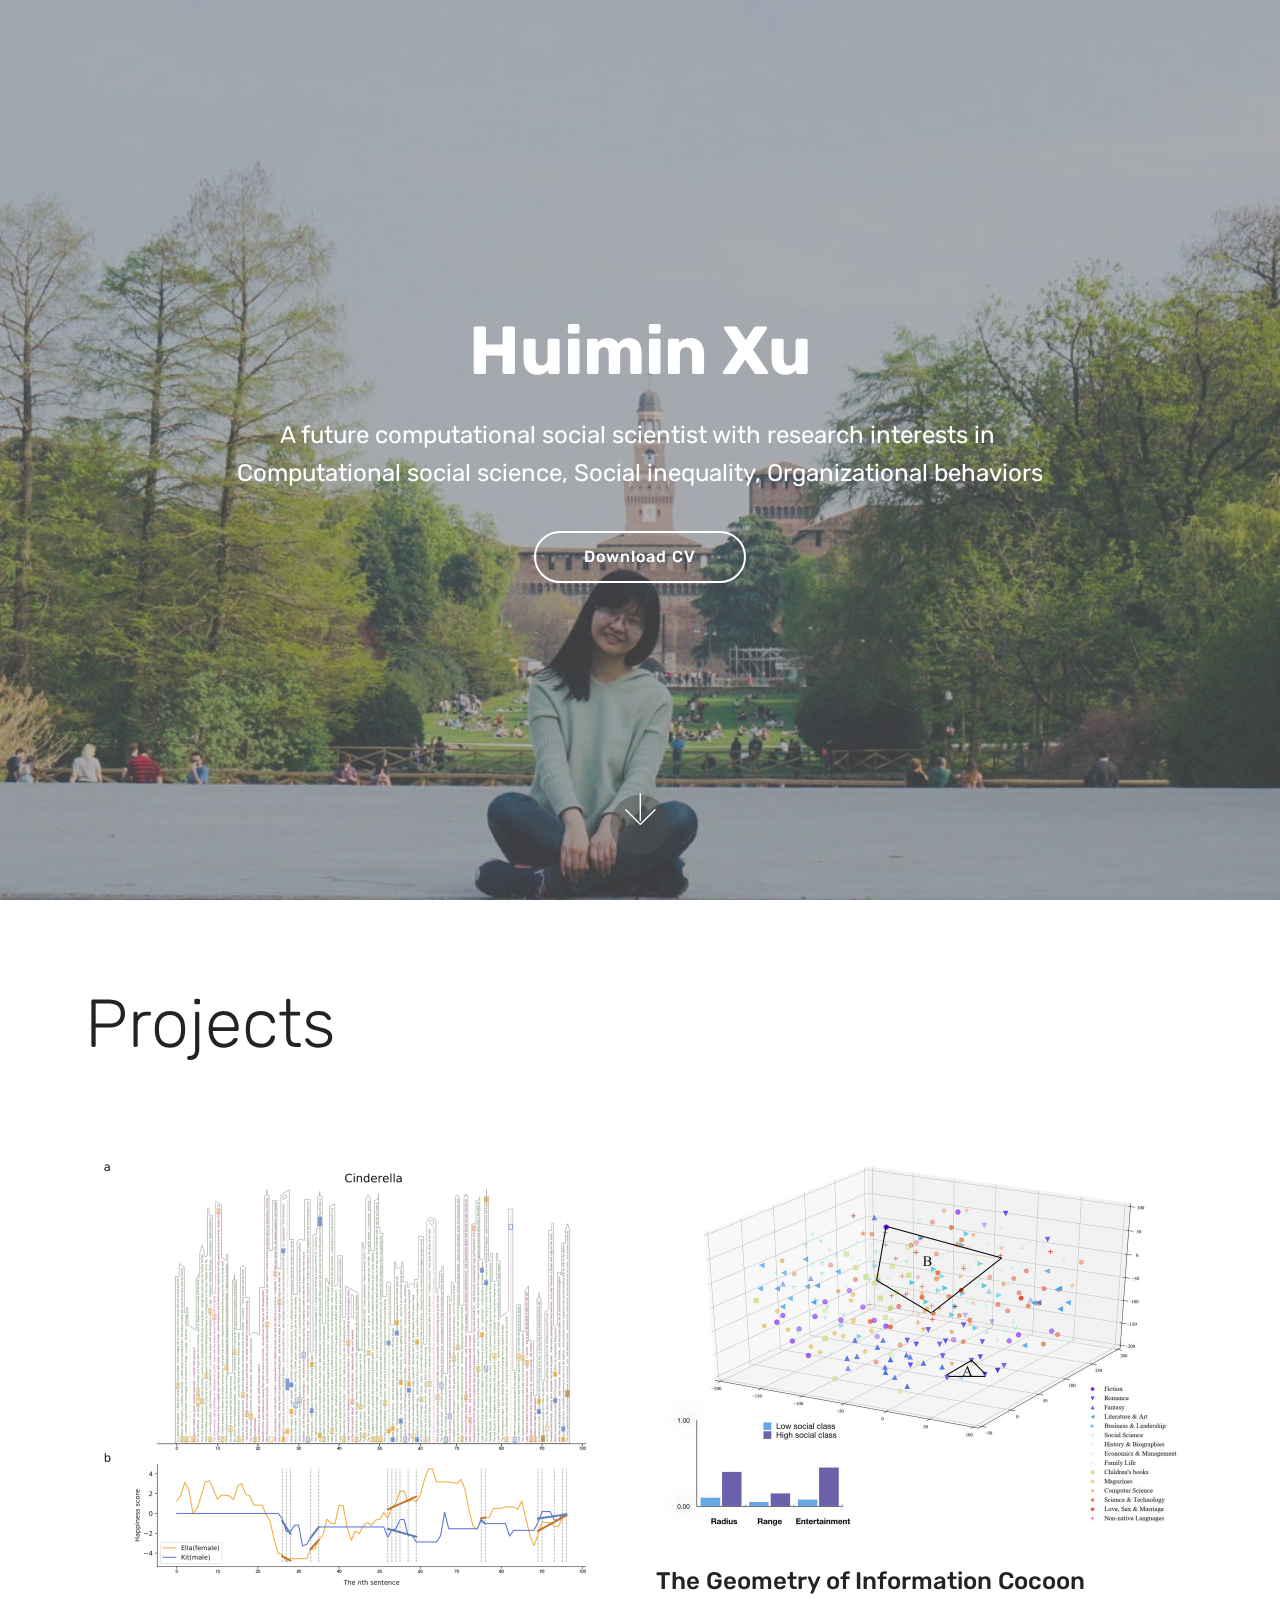
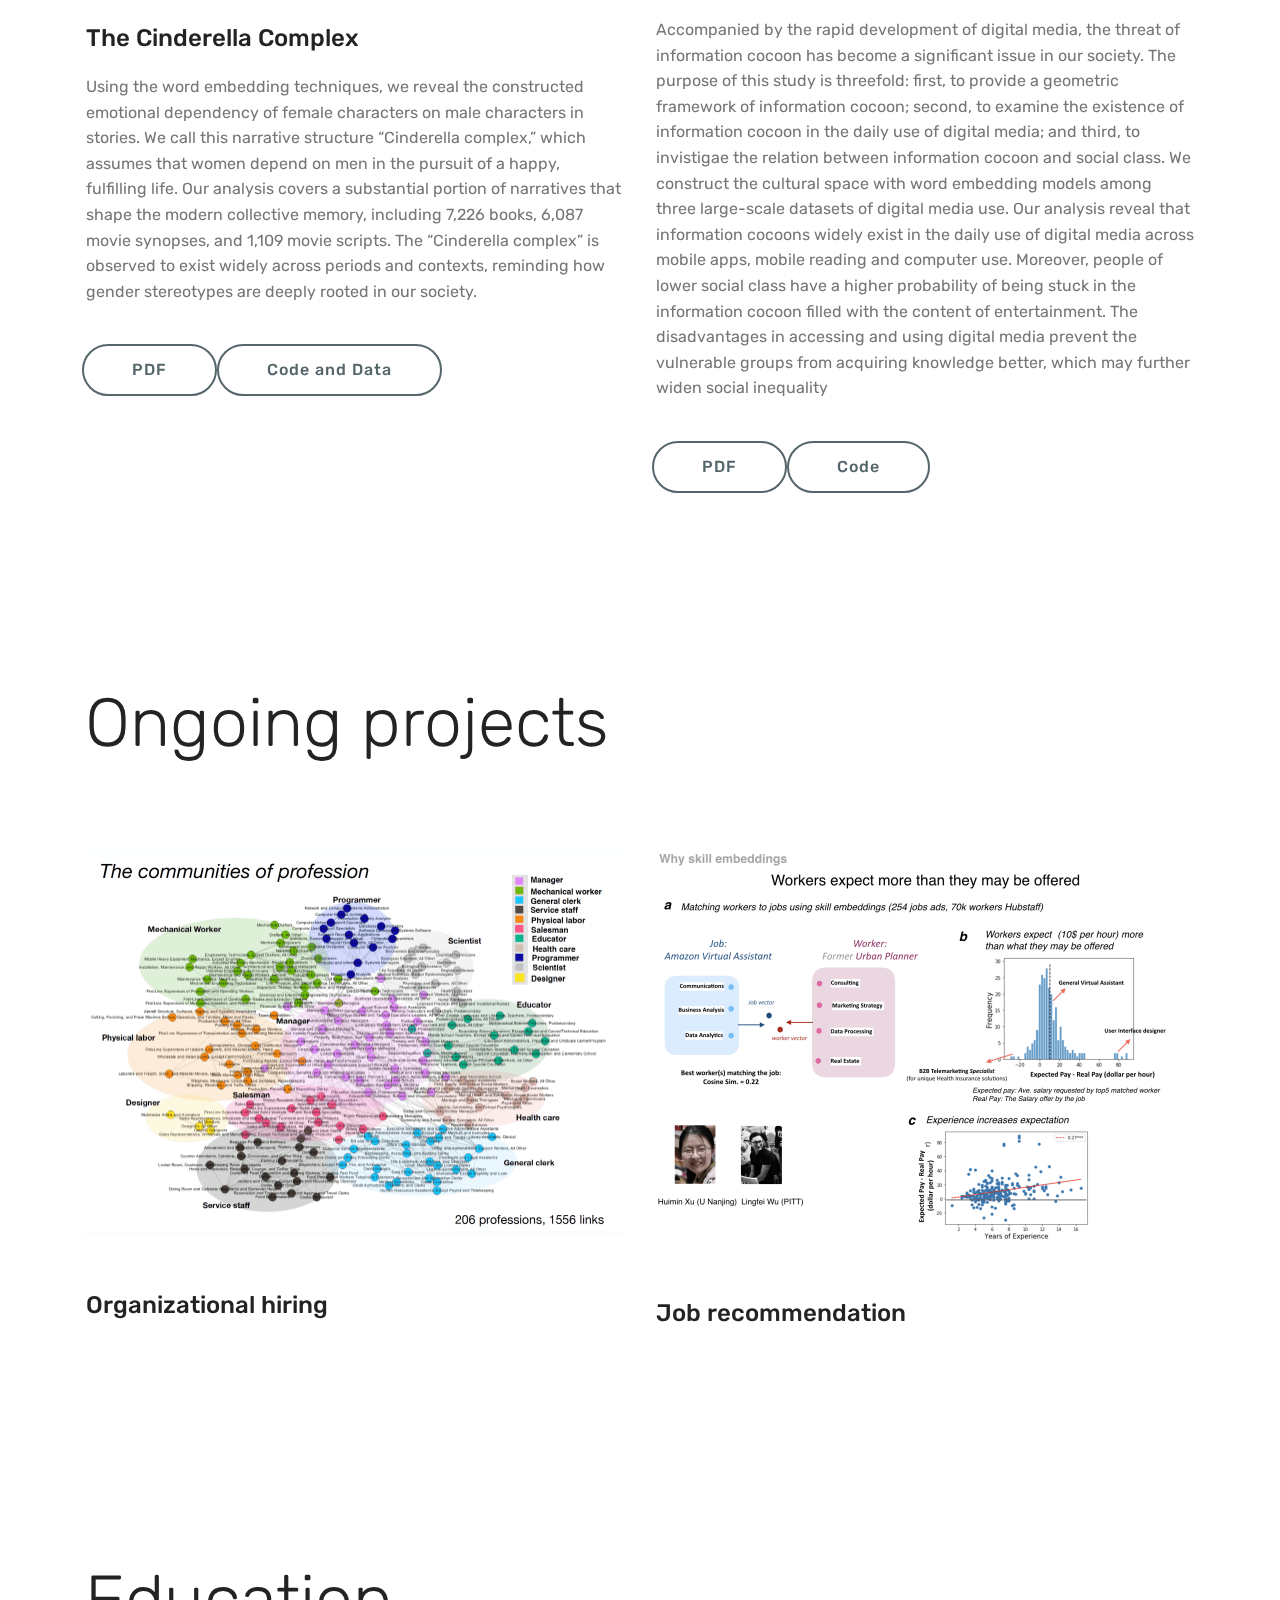
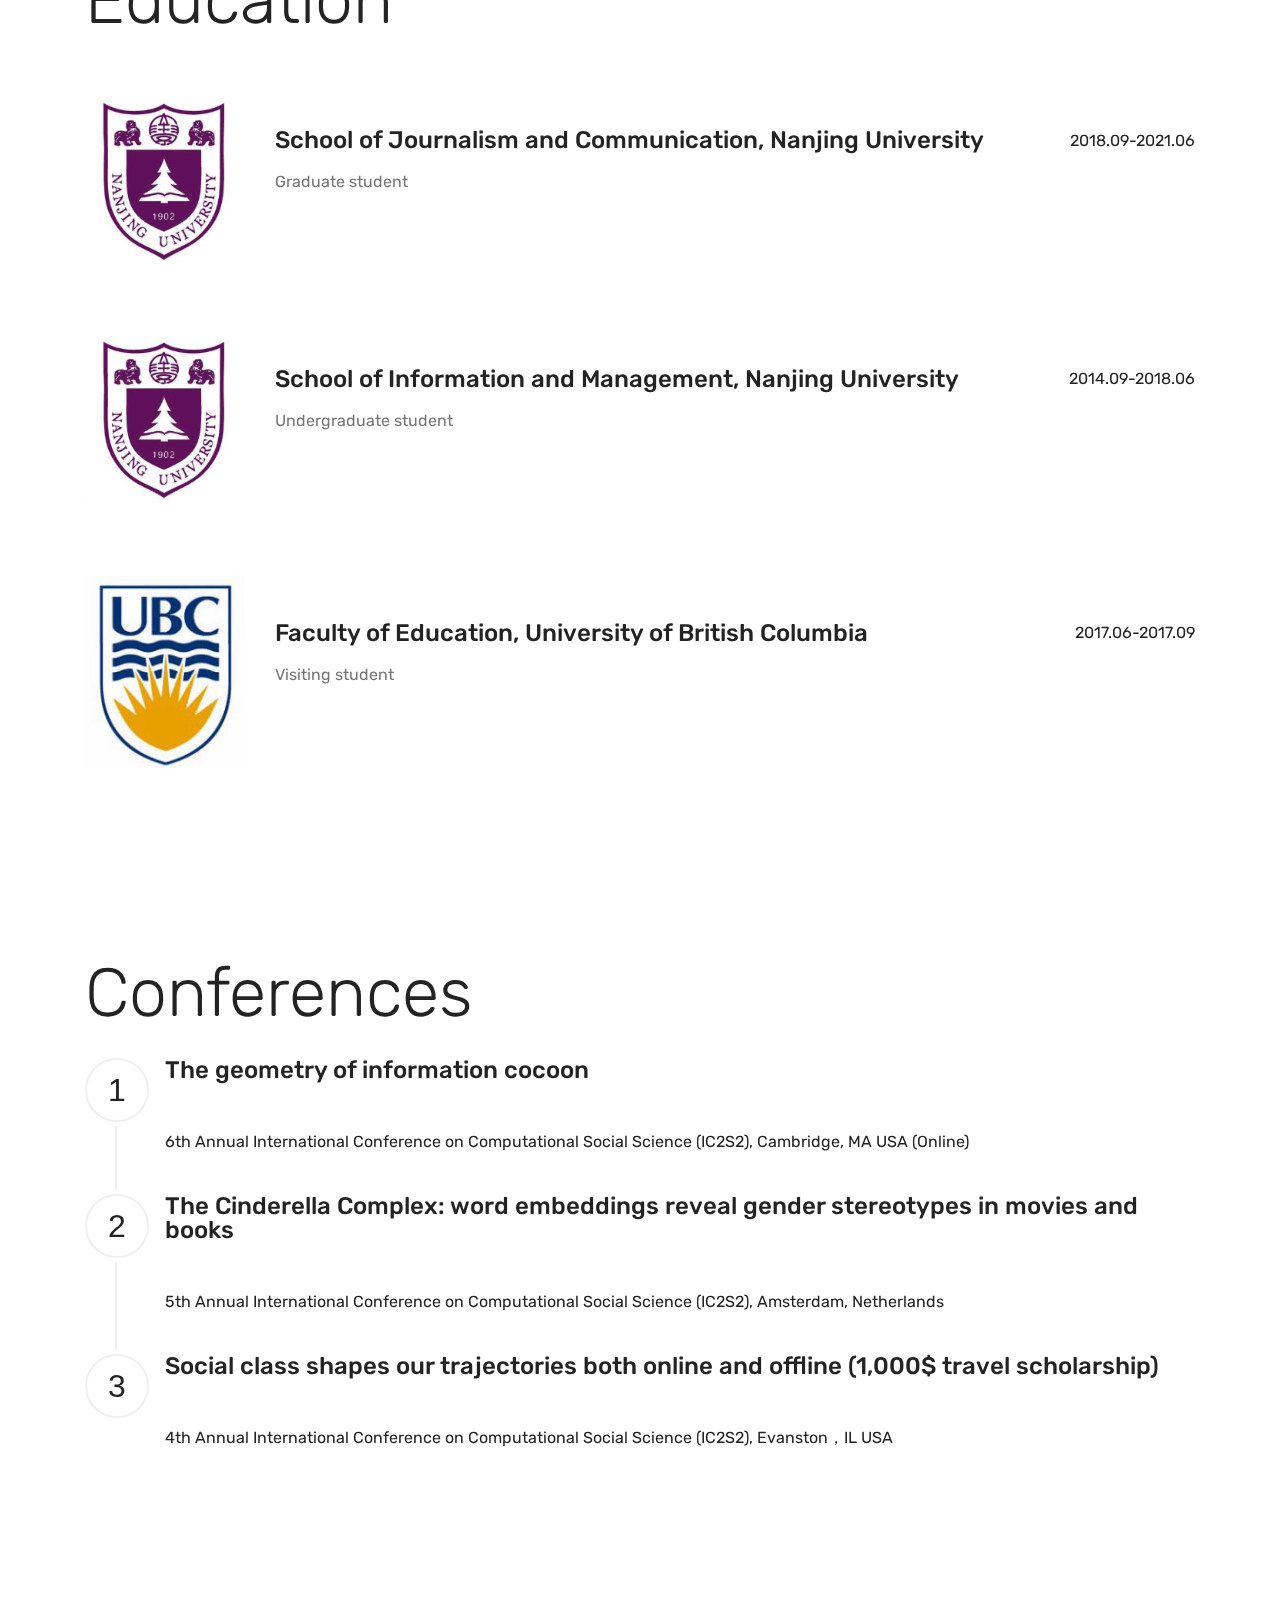
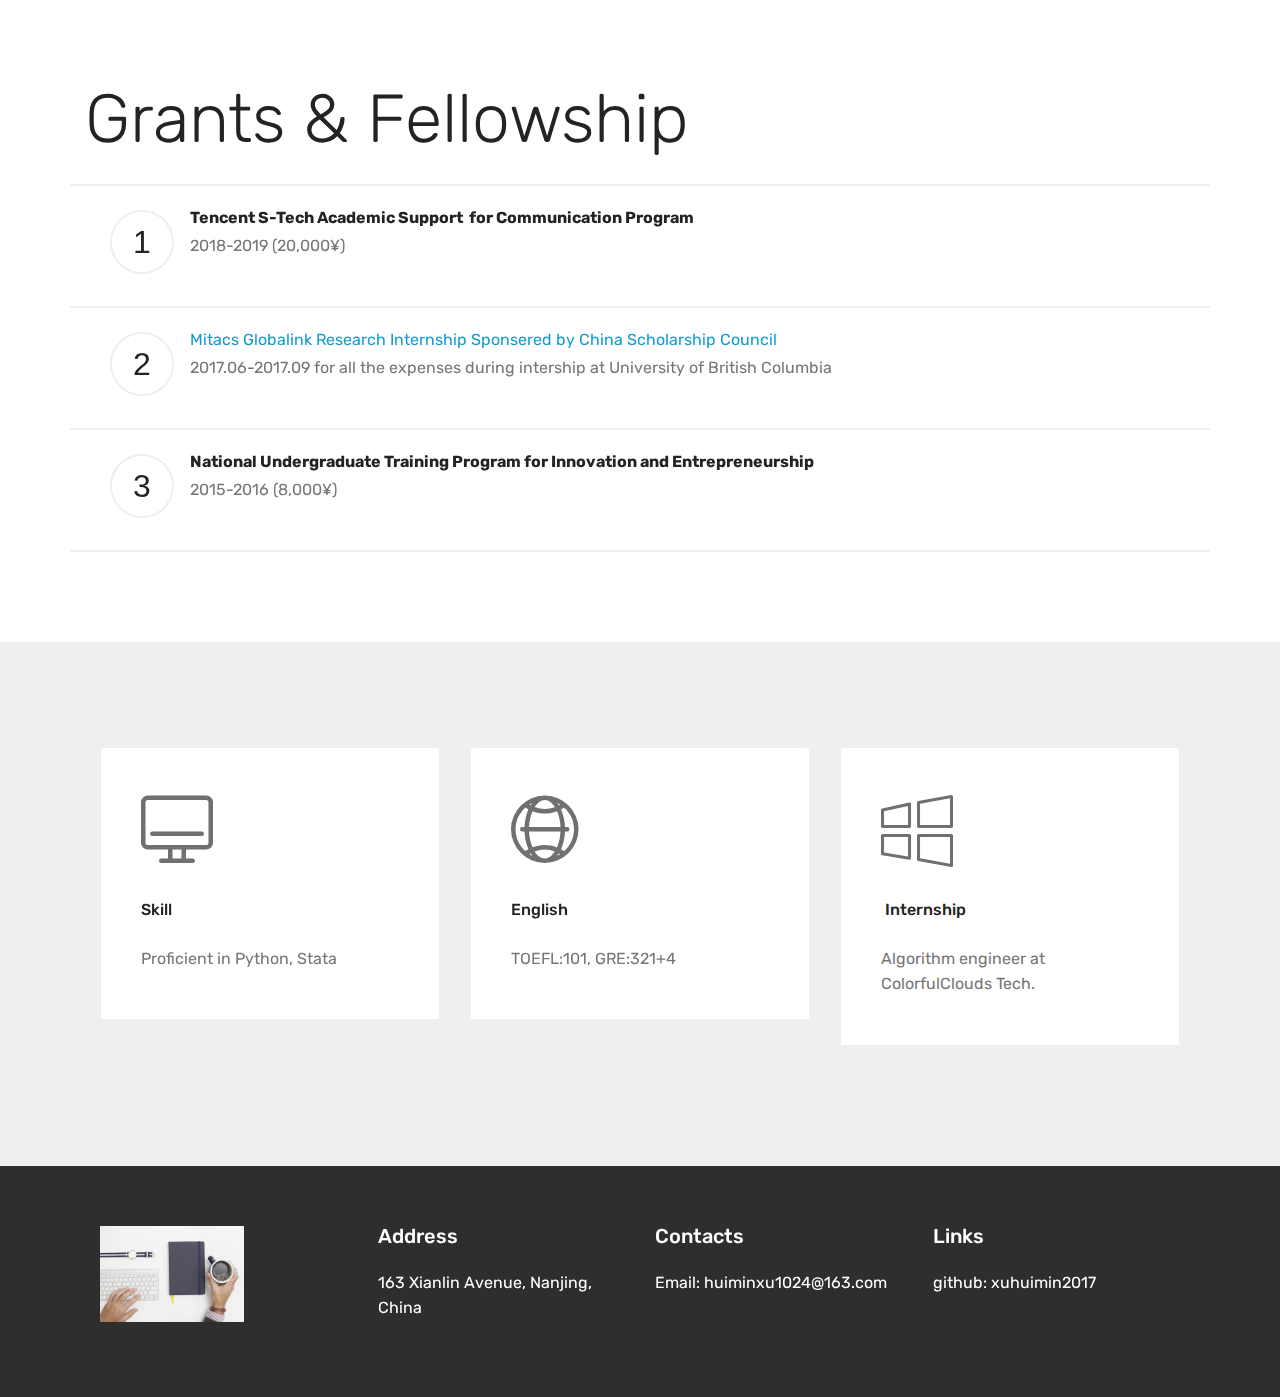
==== commit f30e9fcb: "Add files via upload" ====
--- a/xuhuimin2017.github.io/index.html
+++ b/xuhuimin2017.github.io/index.html
@@ -51,7 +51,7 @@
     </nav>
 </section>
 
-<section class="engine"><a href="https://mobirise.info/o">free portfolio website templates</a></section><section class="cid-qTkA127IK8 mbr-fullscreen mbr-parallax-background" id="header2-1">
+<section class="engine"><a href="https://mobirise.info/q">free responsive site templates</a></section><section class="cid-qTkA127IK8 mbr-fullscreen mbr-parallax-background" id="header2-1">
 
     
 
@@ -63,7 +63,7 @@
                 <h1 class="mbr-section-title mbr-bold pb-3 mbr-fonts-style display-1">Huimin Xu</h1>
                 
                 <p class="mbr-text pb-3 mbr-fonts-style display-5">A future computational social scientist with research interests in&nbsp;<br>Computational social science, Social inequality, Organizational behaviors</p>
-                <div class="mbr-section-btn"><a class="btn btn-md btn-white-outline display-4" href="assets/files/Huimin%20Xu.pdf" target="_blank">Download CV</a></div>
+                <div class="mbr-section-btn"><a class="btn btn-md btn-white-outline display-4" href="assets/files/HUIMIN%20XU.pdf" target="_blank">Download CV</a></div>
             </div>
         </div>
     </div>
@@ -451,7 +451,7 @@
                 </div>
                 <div class="card-box">
                     <h4 class="card-title py-3 mbr-fonts-style display-7">&nbsp;Internship</h4>
-                    <p class="mbr-text mbr-fonts-style display-7">Algorithm engineer in Caiyun Technology</p>
+                    <p class="mbr-text mbr-fonts-style display-7">Algorithm engineer at ColorfulClouds Tech.</p>
                 </div>
             </div>
 
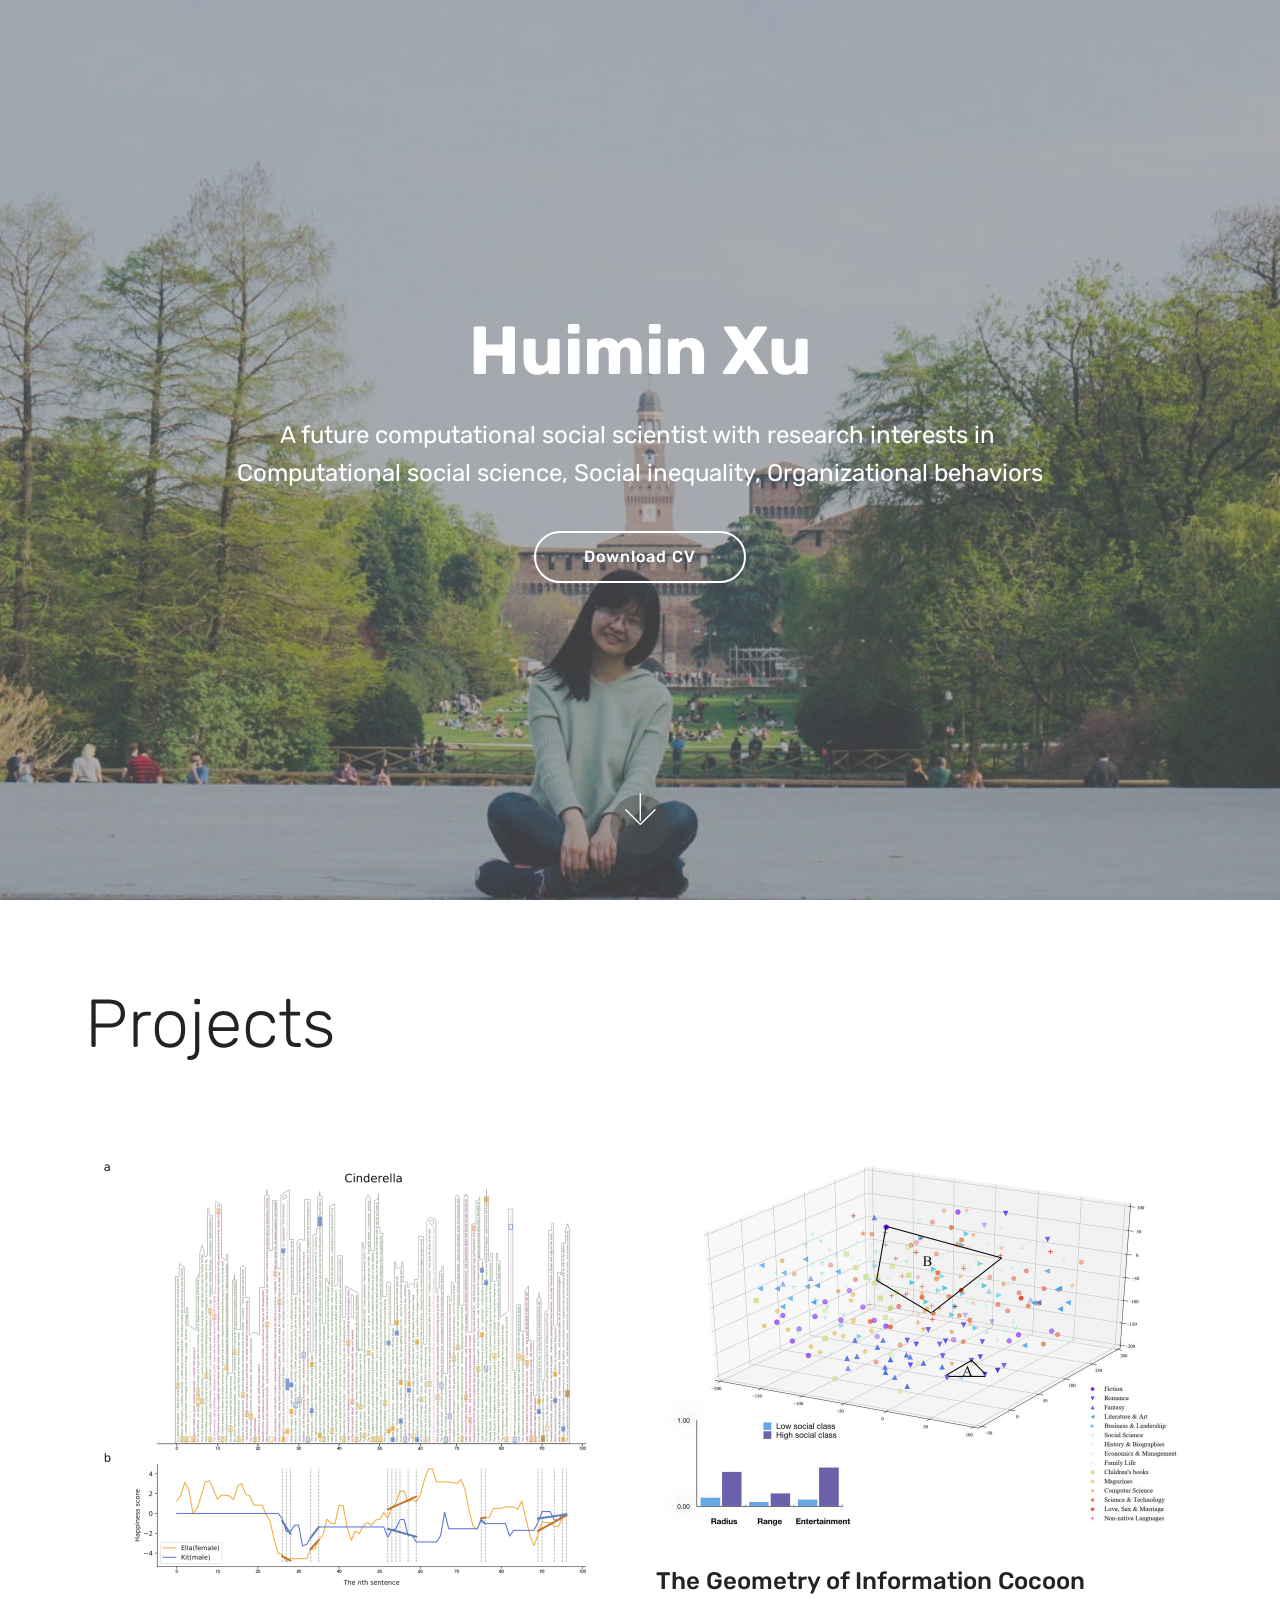
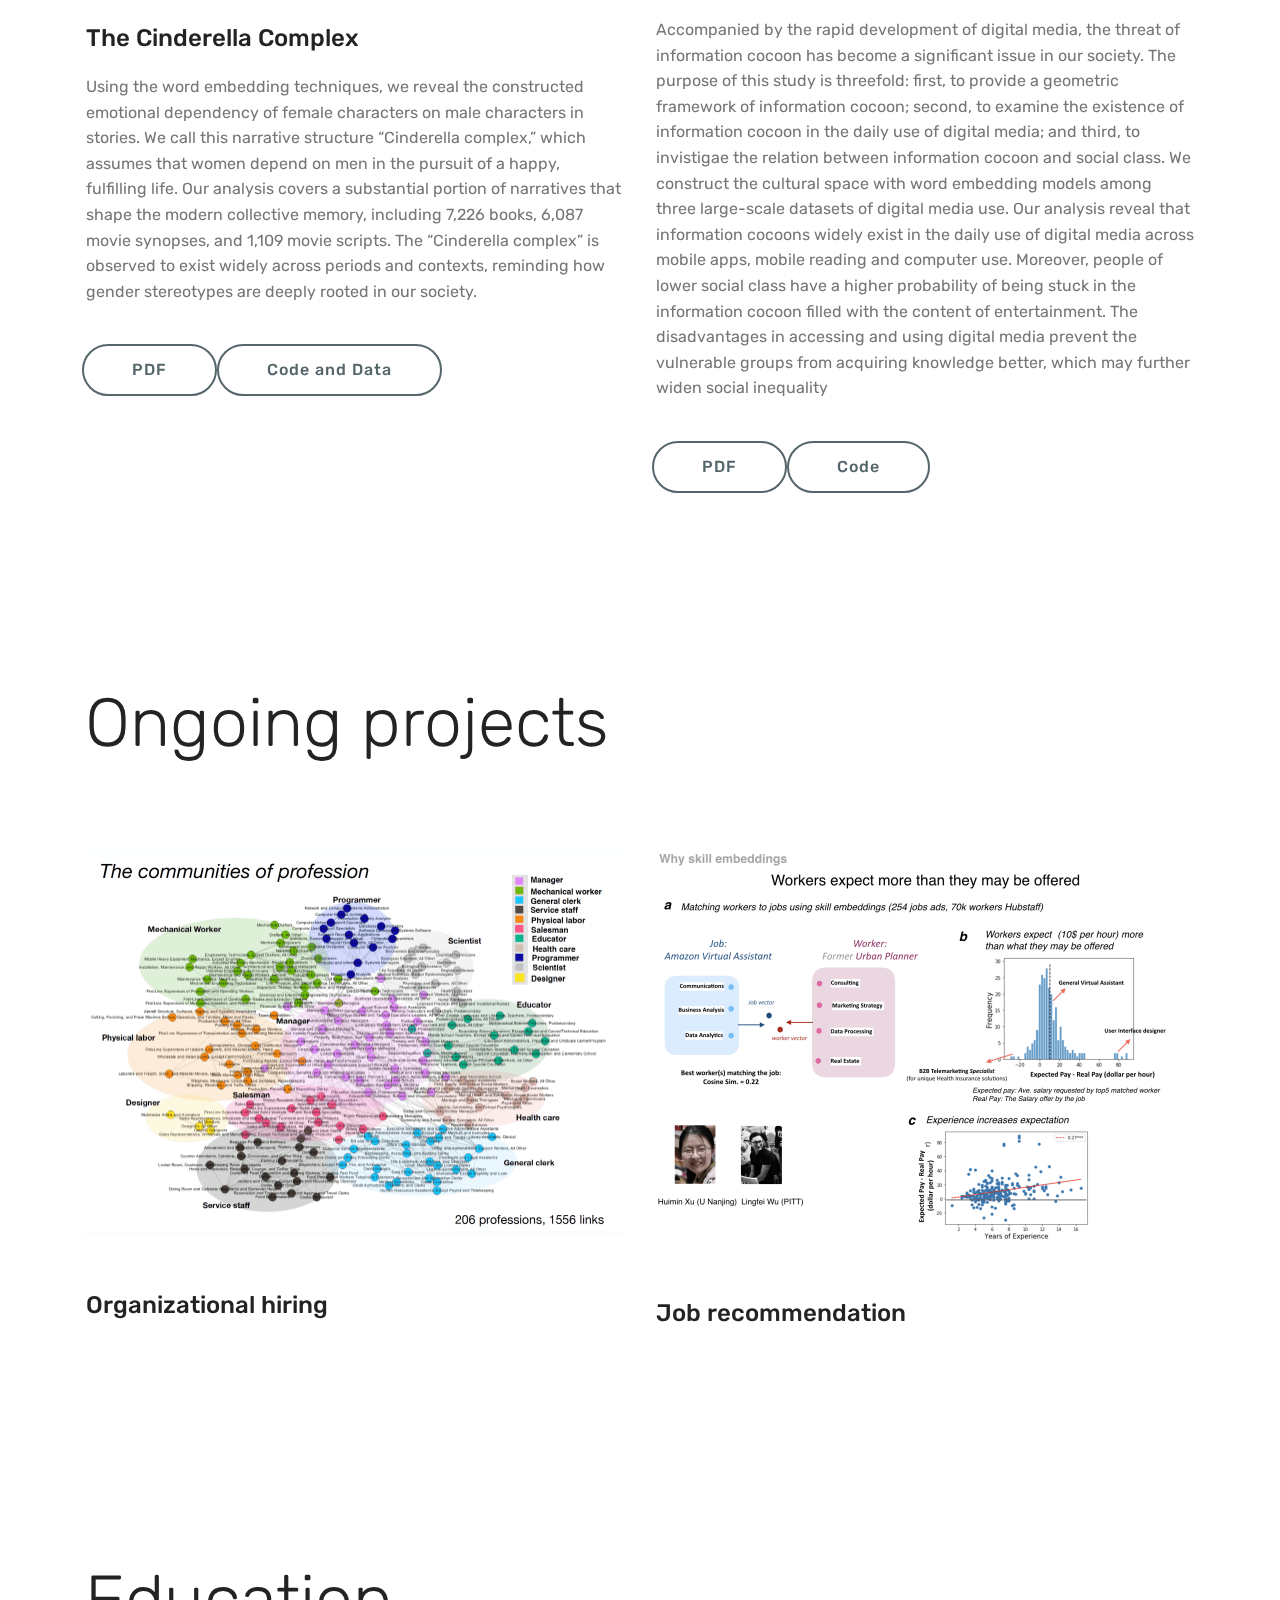
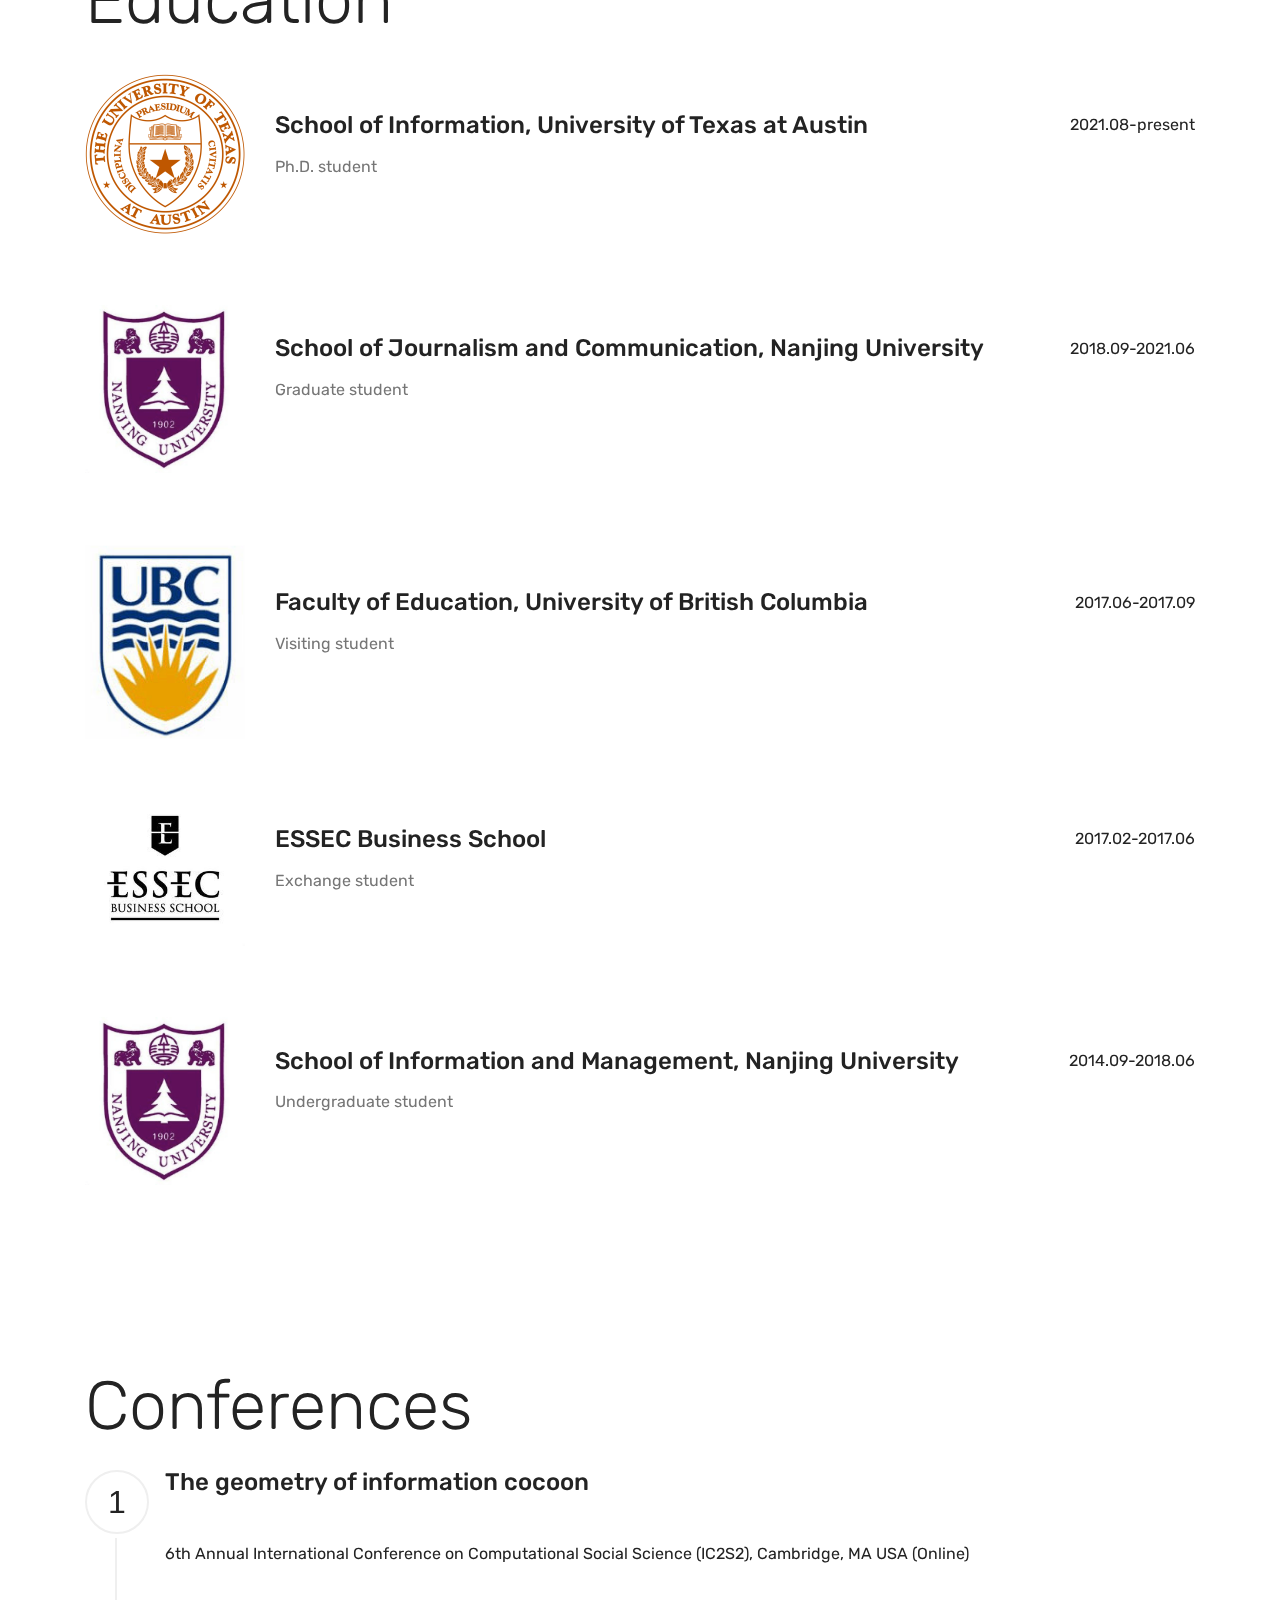
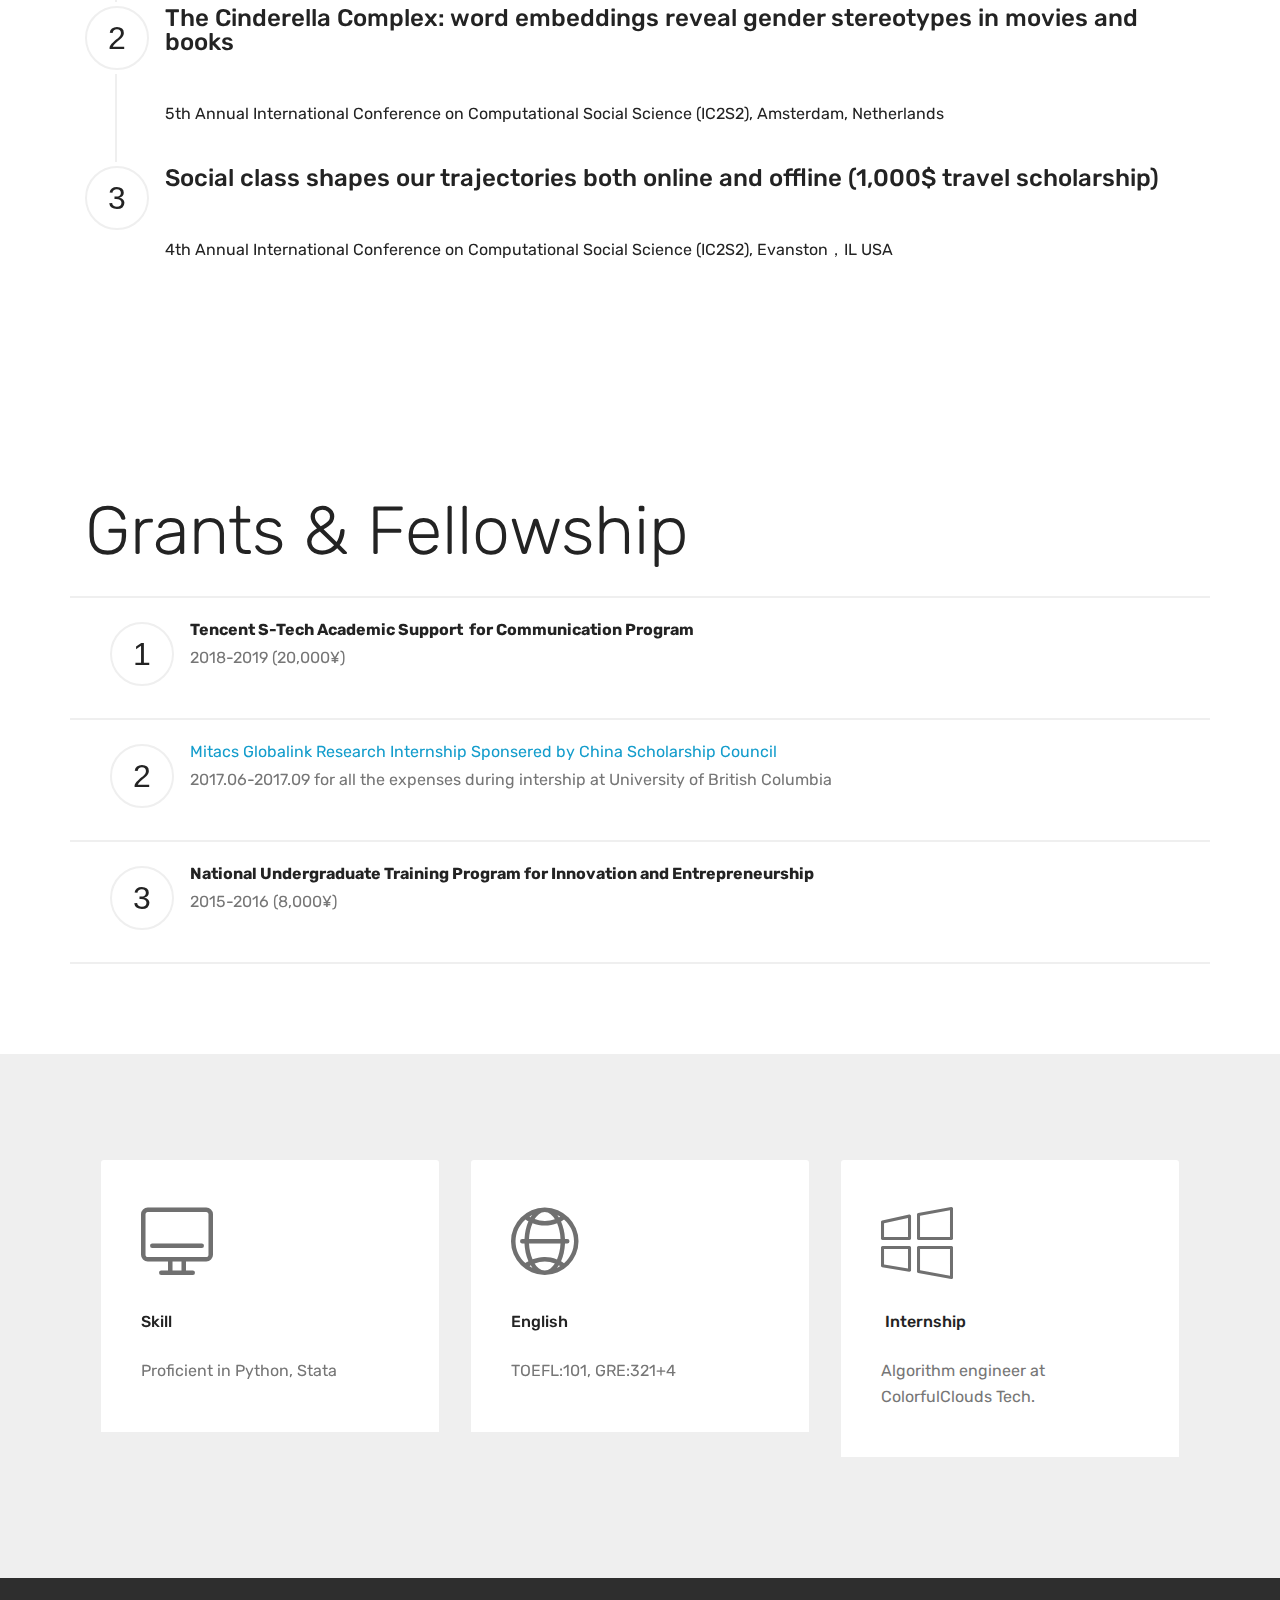
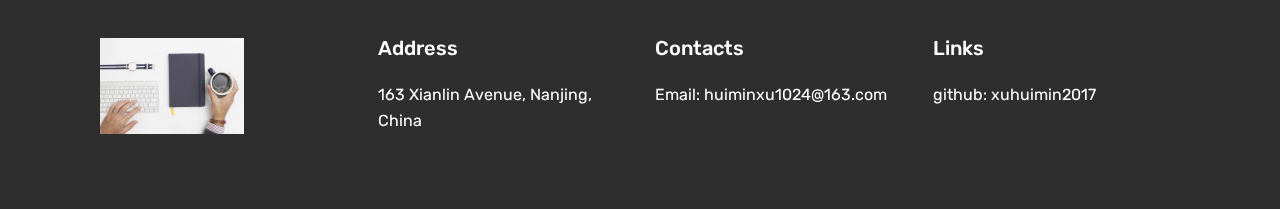
==== commit 1709d347: "Add files via upload" ====
--- a/xuhuimin2017.github.io/index.html
+++ b/xuhuimin2017.github.io/index.html
@@ -51,7 +51,7 @@
     </nav>
 </section>
 
-<section class="engine"><a href="https://mobirise.info/q">free responsive site templates</a></section><section class="cid-qTkA127IK8 mbr-fullscreen mbr-parallax-background" id="header2-1">
+<section class="engine"><a href="https://mobirise.info/o">portfolio website templates</a></section><section class="cid-qTkA127IK8 mbr-fullscreen mbr-parallax-background" id="header2-1">
 
     
 
@@ -63,7 +63,7 @@
                 <h1 class="mbr-section-title mbr-bold pb-3 mbr-fonts-style display-1">Huimin Xu</h1>
                 
                 <p class="mbr-text pb-3 mbr-fonts-style display-5">A future computational social scientist with research interests in&nbsp;<br>Computational social science, Social inequality, Organizational behaviors</p>
-                <div class="mbr-section-btn"><a class="btn btn-md btn-white-outline display-4" href="assets/files/HUIMIN%20XU.pdf" target="_blank">Download CV</a></div>
+                <div class="mbr-section-btn"><a class="btn btn-md btn-white-outline display-4" href="assets/files/HUIMIN%20XU2022:01.pdf" target="_blank">Download CV</a></div>
             </div>
         </div>
     </div>
@@ -201,19 +201,17 @@
                             <div class="col-12 col-md-2">
                                 <!--Image-->
                                 <div class="mbr-figure">
-                                    <img src="assets/images/nju-208x248.png" alt="Mobirise" title="">
+                                    <img src="assets/images/1200px-university-of-texas-at-austin-seal.svg-320x320.png" alt="Mobirise" title="">
                                 </div>
                             </div>
                             <div class="col-12 col-md-10">
                                 <div class="wrapper">
                                     <div class="top-line pb-3">
-                                        <h4 class="card-title mbr-fonts-style display-5">School of Journalism and Communication, Nanjing University</h4>
-                                        <p class="mbr-text cost mbr-fonts-style m-0 display-7">
-                                            2018.09-2021.06</p>
+                                        <h4 class="card-title mbr-fonts-style display-5">School of Information, University of Texas at Austin</h4>
+                                        <p class="mbr-text cost mbr-fonts-style m-0 display-7">2021.08-present</p>
                                     </div>
                                     <div class="bottom-line">
-                                        <p class="mbr-text mbr-fonts-style display-7">
-                                            Graduate student</p>
+                                        <p class="mbr-text mbr-fonts-style display-7">Ph.D. student</p>
                                     </div>
                                 </div>
                             </div>
@@ -235,14 +233,11 @@
                             <div class="col-12 col-md-10">
                                 <div class="wrapper">
                                     <div class="top-line pb-3">
-                                        <h4 class="card-title mbr-fonts-style display-5">
-                                            School of Information and Management, Nanjing University</h4>
-                                        <p class="mbr-text cost mbr-fonts-style m-0 display-7">
-                                            2014.09-2018.06</p>
+                                        <h4 class="card-title mbr-fonts-style display-5">School of Journalism and Communication, Nanjing University</h4>
+                                        <p class="mbr-text cost mbr-fonts-style m-0 display-7">2018.09-2021.06</p>
                                     </div>
                                     <div class="bottom-line">
-                                        <p class="mbr-text mbr-fonts-style display-7">
-                                            Undergraduate student</p>
+                                        <p class="mbr-text mbr-fonts-style display-7">Graduate student</p>
                                     </div>
                                 </div>
                             </div>
@@ -251,7 +246,7 @@
                 </div>
             </div>
             <!--Card-3-->
-            <div class="card col-12">
+            <div class="card col-12 pb-5">
                 <div class="card-wrapper media-container-row media-container-row">
                     <div class="card-box">
                         <div class="row">
@@ -278,9 +273,61 @@
                 </div>
             </div>
             <!--Card-4-->
-            
+            <div class="card col-12 pb-5">
+                <div class="card-wrapper media-container-row media-container-row">
+                    <div class="card-box">
+                        <div class="row">
+                            <div class="col-12 col-md-2">
+                                <!--Image-->
+                                <div class="mbr-figure">
+                                    <img src="assets/images/37d3d539b6003af3ba553066362ac65c1138b6cd-268x262.jpg" alt="Mobirise" title="">
+                                </div>
+                            </div>
+                            <div class="col-12 col-md-10">
+                                <div class="wrapper">
+                                    <div class="top-line pb-3">
+                                        <h4 class="card-title mbr-fonts-style display-5">ESSEC Business School</h4>
+                                        <p class="mbr-text cost mbr-fonts-style m-0 display-7">2017.02-2017.06</p>
+                                    </div>
+                                    <div class="bottom-line">
+                                        <p class="mbr-text mbr-fonts-style display-7">
+                                            Exchange student</p>
+                                    </div>
+                                </div>
+                            </div>
+                        </div>
+                    </div>
+                </div>
+            </div>
             <!--Card-5-->
-            
+            <div class="card col-12">
+                <div class="card-wrapper media-container-row media-container-row">
+                    <div class="card-box">
+                        <div class="row">
+                            <div class="col-12 col-md-2">
+                                <!--Image-->
+                                <div class="mbr-figure">
+                                    <img src="assets/images/nju-208x248.png" alt="Mobirise" title="">
+                                </div>
+                            </div>
+                            <div class="col-12 col-md-10">
+                                <div class="wrapper">
+                                    <div class="top-line pb-3">
+                                        <h4 class="card-title mbr-fonts-style display-5">School of Information and Management, Nanjing University</h4>
+                                        <p class="mbr-text cost mbr-fonts-style m-0 display-7">
+                                            2014.09-2018.06
+                                        </p>
+                                    </div>
+                                    <div class="bottom-line">
+                                        <p class="mbr-text mbr-fonts-style display-7">
+                                            Undergraduate student</p>
+                                    </div>
+                                </div>
+                            </div>
+                        </div>
+                    </div>
+                </div>
+            </div>
             <!--Card-6-->
             
         </div>
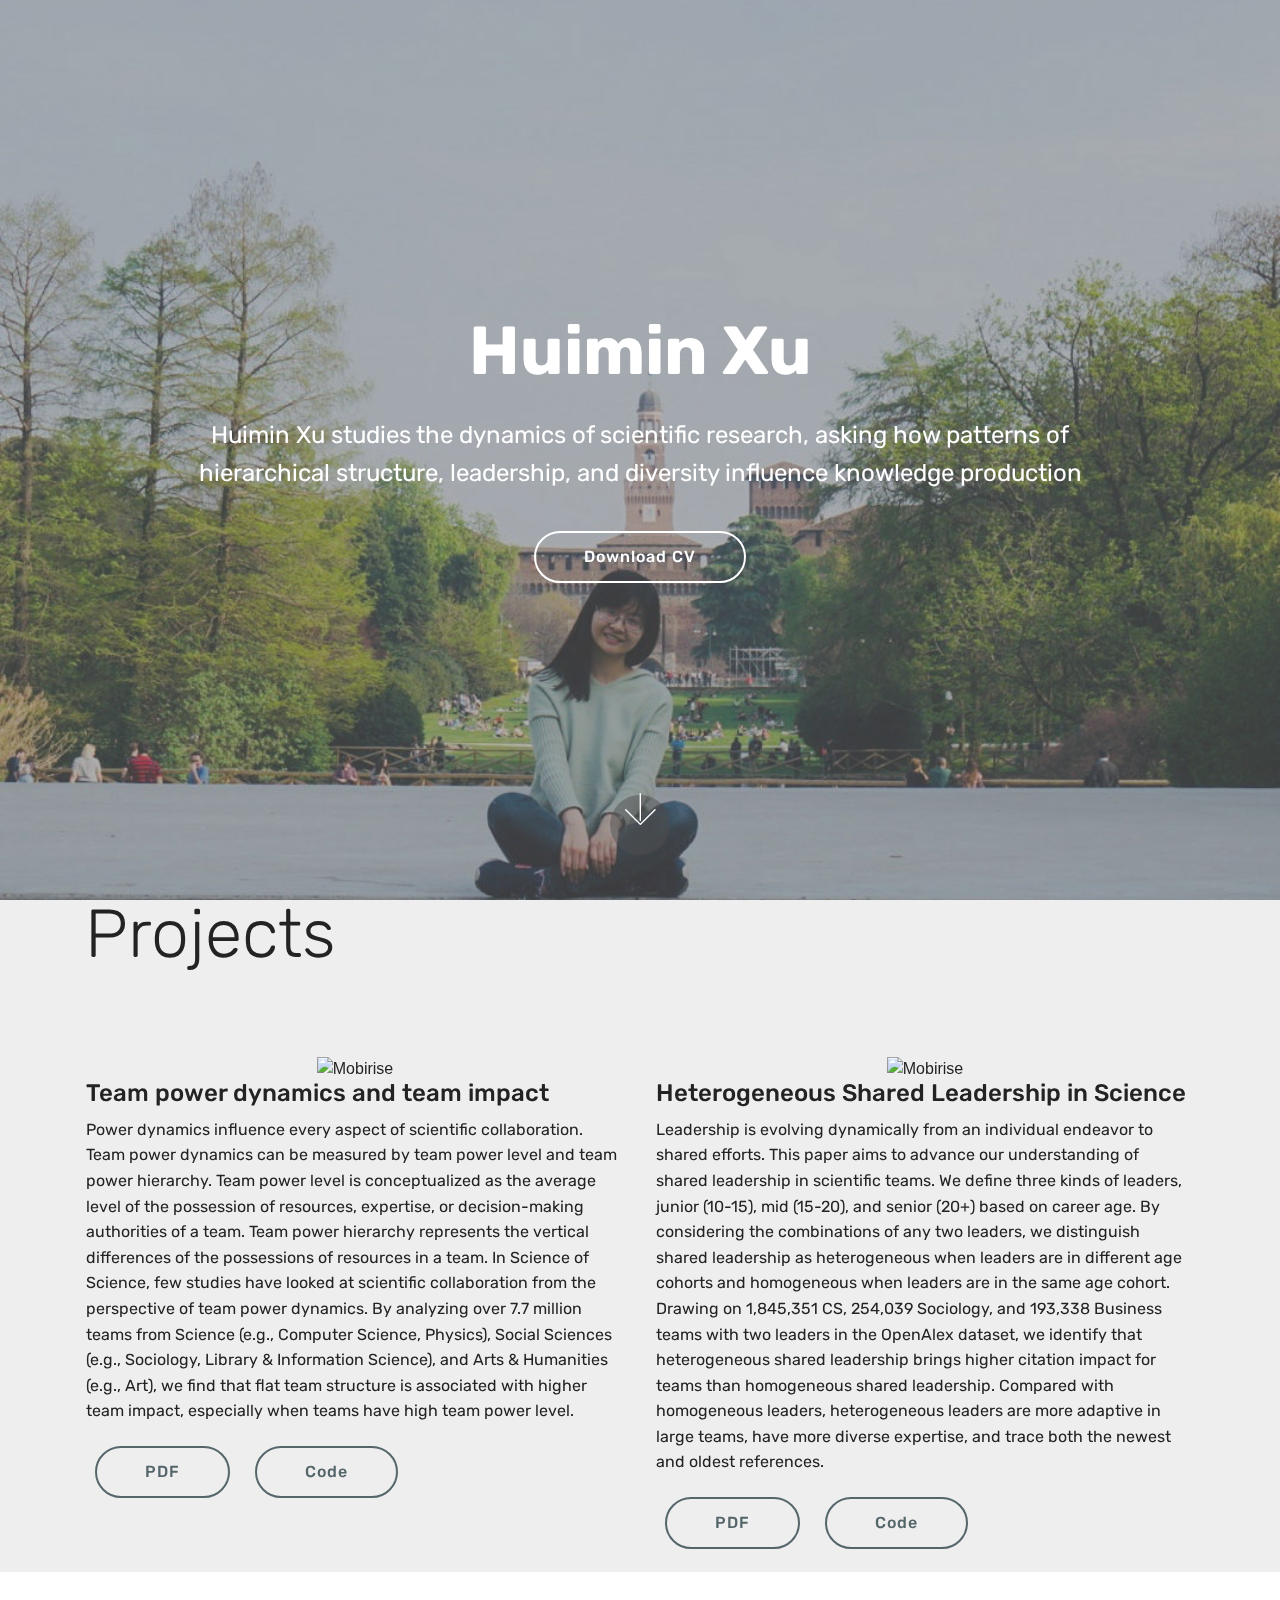
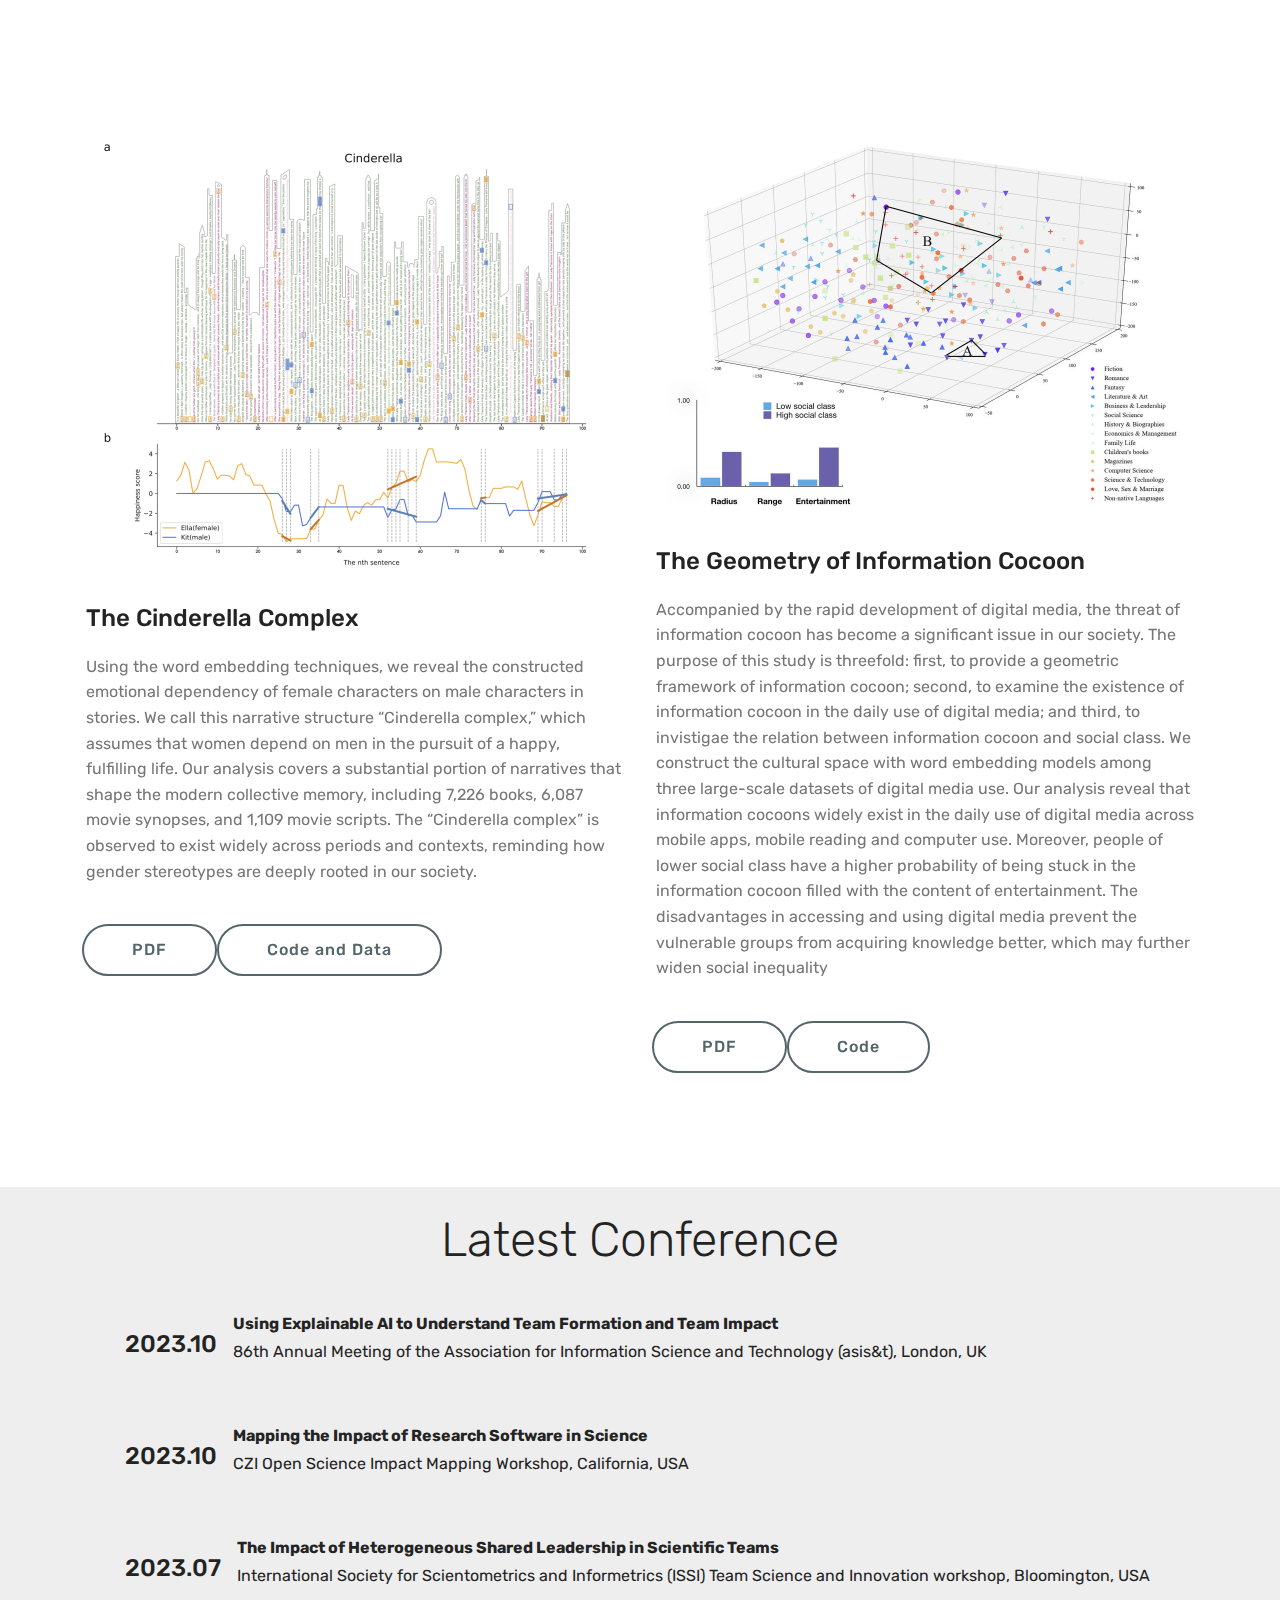
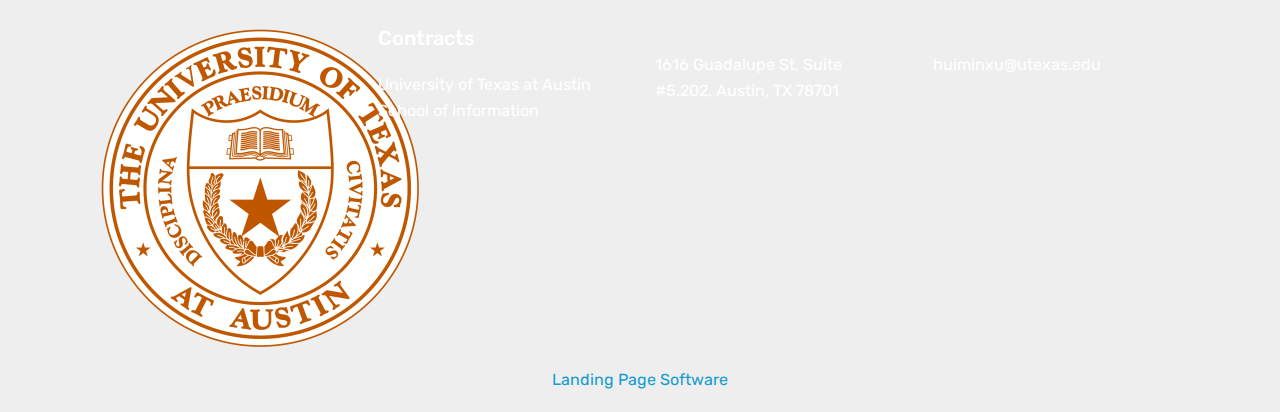
==== commit 130851b9: "Add files via upload" ====
--- a/xuhuimin2017.github.io/index.html
+++ b/xuhuimin2017.github.io/index.html
@@ -1,30 +1,34 @@
 <!DOCTYPE html>
 <html  >
 <head>
-  <!-- Site made with Mobirise Website Builder v4.10.5, https://mobirise.com -->
+  <!-- Site made with Mobirise Website Builder v5.9.6, https://mobirise.com -->
   <meta charset="UTF-8">
   <meta http-equiv="X-UA-Compatible" content="IE=edge">
-  <meta name="generator" content="Mobirise v4.10.5, mobirise.com">
+  <meta name="generator" content="Mobirise v5.9.6, mobirise.com">
   <meta name="viewport" content="width=device-width, initial-scale=1, minimum-scale=1">
   <link rel="shortcut icon" href="assets/images/logo2.png" type="image/x-icon">
   <meta name="description" content="">
   
+  
   <title>Home</title>
-  <link rel="stylesheet" href="assets/web/assets/mobirise-icons-bold/mobirise-icons-bold.css">
   <link rel="stylesheet" href="assets/web/assets/mobirise-icons/mobirise-icons.css">
-  <link rel="stylesheet" href="assets/tether/tether.min.css">
   <link rel="stylesheet" href="assets/bootstrap/css/bootstrap.min.css">
   <link rel="stylesheet" href="assets/bootstrap/css/bootstrap-grid.min.css">
   <link rel="stylesheet" href="assets/bootstrap/css/bootstrap-reboot.min.css">
+  <link rel="stylesheet" href="assets/tether/tether.min.css">
+  <link rel="stylesheet" href="assets/dropdown/css/style.css">
   <link rel="stylesheet" href="assets/socicon/css/styles.css">
-  <link rel="stylesheet" href="assets/dropdown/css/style.css">
   <link rel="stylesheet" href="assets/theme/css/style.css">
-  <link rel="stylesheet" href="assets/mobirise/css/mbr-additional.css" type="text/css">
+  <link rel="preload" href="https://fonts.googleapis.com/css?family=Rubik:300,400,500,600,700,800,900,300i,400i,500i,600i,700i,800i,900i&display=swap" as="style" onload="this.onload=null;this.rel='stylesheet'">
+  <noscript><link rel="stylesheet" href="https://fonts.googleapis.com/css?family=Rubik:300,400,500,600,700,800,900,300i,400i,500i,600i,700i,800i,900i&display=swap"></noscript>
+  <link rel="preload" as="style" href="assets/mobirise/css/mbr-additional.css"><link rel="stylesheet" href="assets/mobirise/css/mbr-additional.css" type="text/css">
+
   
   
   
 </head>
 <body>
+  
   <section class="menu cid-qTkzRZLJNu" once="menu" id="menu1-0">
 
     
@@ -51,7 +55,7 @@
     </nav>
 </section>
 
-<section class="engine"><a href="https://mobirise.info/o">portfolio website templates</a></section><section class="cid-qTkA127IK8 mbr-fullscreen mbr-parallax-background" id="header2-1">
+<section class="cid-qTkA127IK8 mbr-fullscreen mbr-parallax-background" id="header2-1">
 
     
 
@@ -62,7 +66,7 @@
             <div class="mbr-white col-md-10">
                 <h1 class="mbr-section-title mbr-bold pb-3 mbr-fonts-style display-1">Huimin Xu</h1>
                 
-                <p class="mbr-text pb-3 mbr-fonts-style display-5">A future computational social scientist with research interests in&nbsp;<br>Computational social science, Social inequality, Organizational behaviors</p>
+                <p class="mbr-text pb-3 mbr-fonts-style display-5">Huimin Xu studies the dynamics of scientific research, asking how patterns of hierarchical structure, leadership, and diversity influence knowledge production</p>
                 <div class="mbr-section-btn"><a class="btn btn-md btn-white-outline display-4" href="assets/files/HUIMIN%20XU2022:01.pdf" target="_blank">Download CV</a></div>
             </div>
         </div>
@@ -74,7 +78,7 @@
     </div>
 </section>
 
-<section class="services1 cid-rKDtFszS0U" id="services1-d">
+<section class="services1 cid-tS6YcXbshu" id="services1-v">
     <!---->
     
     <!---->
@@ -93,15 +97,15 @@
             <div class="card col-12 col-md-6 p-3">
                 <div class="card-wrapper">
                     <div class="card-img">
-                        <img src="assets/images/-2019-12-14-10.04.32-1076x896.png" alt="Mobirise" title="">
-                    </div>
-                    <div class="card-box">
-                        <h4 class="card-title mbr-fonts-style display-5">The Cinderella Complex</h4>
-                        <p class="mbr-text mbr-fonts-style display-7">Using the word embedding techniques, we reveal the constructed emotional dependency of female characters on male characters in stories. We call this narrative structure “Cinderella complex,” which assumes that women depend on men in the pursuit of a happy, fulfilling life. Our analysis covers a substantial portion of narratives that shape the modern collective memory, including 7,226 books, 6,087 movie synopses, and 1,109 movie scripts. The “Cinderella complex” is observed to exist widely across periods and contexts, reminding how gender stereotypes are deeply rooted in our society.</p>
-                        <!--Btn-->
-                        <div class="mbr-section-btn align-left"><a href="https://journals.plos.org/plosone/article?id=10.1371/journal.pone.0225385" class="btn btn-warning-outline display-4" target="_blank">
-                                PDF</a> <a href="https://github.com/xuhuimin2017/storyshape" class="btn btn-warning-outline display-4" target="_blank">
-                                Code and Data</a></div>
+                        <img src="assets/images/asi24653-fig-0005-m-1076x852.jpg" alt="Mobirise" title="">
+                    </div>
+                    <div class="card-box">
+                        <h4 class="card-title mbr-fonts-style display-5">Team power dynamics and team impact</h4>
+                        <p class="mbr-text mbr-fonts-style display-7">Power dynamics influence every aspect of scientific collaboration. Team power dynamics can be measured by team power level and team power hierarchy. Team power level is conceptualized as the average level of the possession of resources, expertise, or decision-making authorities of a team. Team power hierarchy represents the vertical differences of the possessions of resources in a team. In Science of Science, few studies have looked at scientific collaboration from the perspective of team power dynamics. By analyzing over 7.7 million teams from Science (e.g., Computer Science, Physics), Social Sciences (e.g., Sociology, Library &amp; Information Science), and Arts &amp; Humanities (e.g., Art), we find that flat team structure is associated with higher team impact, especially when teams have high team power level.&nbsp;<br></p>
+                        <!--Btn-->
+                        <div class="mbr-section-btn align-left"><a href="https://asistdl.onlinelibrary.wiley.com/doi/full/10.1002/asi.24653" class="btn btn-warning-outline display-4" target="_blank">
+                                PDF</a> <a href="https://github.com/xuhuimin2017/teampowerdynamics" class="btn btn-warning-outline display-4" target="_blank">
+                                Code</a></div>
                     </div>
                 </div>
             </div>
@@ -109,15 +113,14 @@
             <div class="card col-12 col-md-6 p-3 last-child">
                 <div class="card-wrapper">
                     <div class="card-img">
-                        <img src="assets/images/figure1-1076x782.jpg" alt="Mobirise" title="">
-                    </div>
-                    <div class="card-box">
-                        <h4 class="card-title mbr-fonts-style display-5">The Geometry of Information Cocoon</h4>
-                        <p class="mbr-text mbr-fonts-style display-7">
-                            Accompanied by the rapid development of digital media, the threat of information cocoon has become a significant issue in our society. The purpose of this study is threefold: first, to provide a geometric framework of information cocoon; second, to examine the existence of information cocoon in the daily use of digital media; and third, to invistigae the relation between information cocoon and social class. We construct the cultural space with word embedding models among three large-scale datasets of digital media use. Our analysis reveal that information cocoons widely exist in the daily use of digital media across mobile apps, mobile reading and computer use. Moreover, people of lower social class have a higher probability of being stuck in the information cocoon filled with the content of entertainment. The disadvantages in accessing and using digital media prevent the vulnerable groups from acquiring knowledge better, which may further widen social inequality</p>
-                        <!--Btn-->
-                        <div class="mbr-section-btn align-left"><a href="https://arxiv.org/abs/2007.10083" class="btn btn-warning-outline display-4" target="_blank">
-                                PDF</a> <a href="https://github.com/xuhuimin2017/The-Geometry-of-Information-Cocoon" class="btn btn-warning-outline display-4" target="_blank">Code</a></div>
+                        <img src="assets/images/picture1-1076x650.png" alt="Mobirise" title="">
+                    </div>
+                    <div class="card-box">
+                        <h4 class="card-title mbr-fonts-style display-5">Heterogeneous Shared Leadership in Science</h4>
+                        <p class="mbr-text mbr-fonts-style display-7">Leadership is evolving dynamically from an individual endeavor to shared efforts. This paper aims to advance our understanding of shared leadership in scientific teams. We define three kinds of leaders, junior (10-15), mid (15-20), and senior (20+) based on career age. By considering the combinations of any two leaders, we distinguish shared leadership as heterogeneous when leaders are in different age cohorts and homogeneous when leaders are in the same age cohort. Drawing on 1,845,351 CS, 254,039 Sociology, and 193,338 Business teams with two leaders in the OpenAlex dataset, we identify that heterogeneous shared leadership brings higher citation impact for teams than homogeneous shared leadership. Compared with homogeneous leaders, heterogeneous leaders are more adaptive in large teams, have more diverse expertise, and trace both the newest and oldest references.</p>
+                        <!--Btn-->
+                        <div class="mbr-section-btn align-left"><a href="https://arxiv.org/abs/2306.15804" class="btn btn-warning-outline display-4" target="_blank">
+                                PDF</a> <a href="https://github.com/xuhuimin2017/sharedleadership" class="btn btn-warning-outline display-4" target="_blank">Code</a></div>
                     </div>
                 </div>
             </div>
@@ -129,7 +132,7 @@
     </div>
 </section>
 
-<section class="services1 cid-sbhBZjIfH2" id="services1-p">
+<section class="services1 cid-rKDtFszS0U" id="services1-d">
     <!---->
     
     <!---->
@@ -140,20 +143,22 @@
         <div class="row justify-content-center">
             <!--Titles-->
             <div class="title pb-5 col-12">
-                <h2 class="align-left pb-3 mbr-fonts-style display-1">Ongoing projects</h2>
+                
                 
             </div>
             <!--Card-1-->
             <div class="card col-12 col-md-6 p-3">
                 <div class="card-wrapper">
                     <div class="card-img">
-                        <img src="assets/images/-2020-09-22-11.14.02-1076x785.png" alt="Mobirise" title="">
-                    </div>
-                    <div class="card-box">
-                        <h4 class="card-title mbr-fonts-style display-5"><br>Organizational hiring</h4>
-                        
-                        <!--Btn-->
-                        
+                        <img src="assets/images/-2019-12-14-10.04.32-1076x896.png" alt="Mobirise" title="">
+                    </div>
+                    <div class="card-box">
+                        <h4 class="card-title mbr-fonts-style display-5">The Cinderella Complex</h4>
+                        <p class="mbr-text mbr-fonts-style display-7">Using the word embedding techniques, we reveal the constructed emotional dependency of female characters on male characters in stories. We call this narrative structure “Cinderella complex,” which assumes that women depend on men in the pursuit of a happy, fulfilling life. Our analysis covers a substantial portion of narratives that shape the modern collective memory, including 7,226 books, 6,087 movie synopses, and 1,109 movie scripts. The “Cinderella complex” is observed to exist widely across periods and contexts, reminding how gender stereotypes are deeply rooted in our society.</p>
+                        <!--Btn-->
+                        <div class="mbr-section-btn align-left"><a href="https://journals.plos.org/plosone/article?id=10.1371/journal.pone.0225385" class="btn btn-warning-outline display-4" target="_blank">
+                                PDF</a> <a href="https://github.com/xuhuimin2017/storyshape" class="btn btn-warning-outline display-4" target="_blank">
+                                Code and Data</a></div>
                     </div>
                 </div>
             </div>
@@ -161,13 +166,15 @@
             <div class="card col-12 col-md-6 p-3 last-child">
                 <div class="card-wrapper">
                     <div class="card-img">
-                        <img src="assets/images/-2020-09-22-11.16.47-1076x800.png" alt="Mobirise" title="">
-                    </div>
-                    <div class="card-box">
-                        <h4 class="card-title mbr-fonts-style display-5"><br>Job recommendation</h4>
-                        
-                        <!--Btn-->
-                        
+                        <img src="assets/images/figure1-1076x782.jpg" alt="Mobirise" title="">
+                    </div>
+                    <div class="card-box">
+                        <h4 class="card-title mbr-fonts-style display-5">The Geometry of Information Cocoon</h4>
+                        <p class="mbr-text mbr-fonts-style display-7">
+                            Accompanied by the rapid development of digital media, the threat of information cocoon has become a significant issue in our society. The purpose of this study is threefold: first, to provide a geometric framework of information cocoon; second, to examine the existence of information cocoon in the daily use of digital media; and third, to invistigae the relation between information cocoon and social class. We construct the cultural space with word embedding models among three large-scale datasets of digital media use. Our analysis reveal that information cocoons widely exist in the daily use of digital media across mobile apps, mobile reading and computer use. Moreover, people of lower social class have a higher probability of being stuck in the information cocoon filled with the content of entertainment. The disadvantages in accessing and using digital media prevent the vulnerable groups from acquiring knowledge better, which may further widen social inequality</p>
+                        <!--Btn-->
+                        <div class="mbr-section-btn align-left"><a href="https://arxiv.org/abs/2007.10083" class="btn btn-warning-outline display-4" target="_blank">
+                                PDF</a> <a href="https://github.com/xuhuimin2017/The-Geometry-of-Information-Cocoon" class="btn btn-warning-outline display-4" target="_blank">Code</a></div>
                     </div>
                 </div>
             </div>
@@ -179,280 +186,59 @@
     </div>
 </section>
 
-<section class="services6 cid-rv4BSjCt7p" id="services6-4">
-    <!---->
-    
-    <!---->
-    <!--Overlay-->
-    
-    <!--Container-->
-    <div class="container">
-        <div class="row">
-            <!--Titles-->
-            <div class="title col-12">
-                <h2 class="align-left mbr-fonts-style m-0 display-1">Education</h2>
-                
-            </div>
-            <!--Card-1-->
-            <div class="card col-12 pb-5">
-                <div class="card-wrapper media-container-row media-container-row">
-                    <div class="card-box">
-                        <div class="row">
-                            <div class="col-12 col-md-2">
-                                <!--Image-->
-                                <div class="mbr-figure">
-                                    <img src="assets/images/1200px-university-of-texas-at-austin-seal.svg-320x320.png" alt="Mobirise" title="">
-                                </div>
-                            </div>
-                            <div class="col-12 col-md-10">
-                                <div class="wrapper">
-                                    <div class="top-line pb-3">
-                                        <h4 class="card-title mbr-fonts-style display-5">School of Information, University of Texas at Austin</h4>
-                                        <p class="mbr-text cost mbr-fonts-style m-0 display-7">2021.08-present</p>
-                                    </div>
-                                    <div class="bottom-line">
-                                        <p class="mbr-text mbr-fonts-style display-7">Ph.D. student</p>
-                                    </div>
-                                </div>
-                            </div>
-                        </div>
-                    </div>
-                </div>
-            </div>
-            <!--Card-2-->
-            <div class="card col-12 pb-5">
-                <div class="card-wrapper media-container-row media-container-row">
-                    <div class="card-box">
-                        <div class="row">
-                            <div class="col-12 col-md-2">
-                                <!--Image-->
-                                <div class="mbr-figure">
-                                    <img src="assets/images/nju-208x248.png" alt="Mobirise" title="">
-                                </div>
-                            </div>
-                            <div class="col-12 col-md-10">
-                                <div class="wrapper">
-                                    <div class="top-line pb-3">
-                                        <h4 class="card-title mbr-fonts-style display-5">School of Journalism and Communication, Nanjing University</h4>
-                                        <p class="mbr-text cost mbr-fonts-style m-0 display-7">2018.09-2021.06</p>
-                                    </div>
-                                    <div class="bottom-line">
-                                        <p class="mbr-text mbr-fonts-style display-7">Graduate student</p>
-                                    </div>
-                                </div>
-                            </div>
-                        </div>
-                    </div>
-                </div>
-            </div>
-            <!--Card-3-->
-            <div class="card col-12 pb-5">
-                <div class="card-wrapper media-container-row media-container-row">
-                    <div class="card-box">
-                        <div class="row">
-                            <div class="col-12 col-md-2">
-                                <!--Image-->
-                                <div class="mbr-figure">
-                                    <img src="assets/images/ubc-168x232.png" alt="Mobirise" title="">
-                                </div>
-                            </div>
-                            <div class="col-12 col-md-10">
-                                <div class="wrapper">
-                                    <div class="top-line pb-3">
-                                        <h4 class="card-title mbr-fonts-style display-5">Faculty of Education, University of British Columbia</h4>
-                                        <p class="mbr-text cost mbr-fonts-style m-0 display-7">2017.06-2017.09</p>
-                                    </div>
-                                    <div class="bottom-line">
-                                        <p class="mbr-text mbr-fonts-style display-7">
-                                            Visiting student</p>
-                                    </div>
-                                </div>
-                            </div>
-                        </div>
-                    </div>
-                </div>
-            </div>
-            <!--Card-4-->
-            <div class="card col-12 pb-5">
-                <div class="card-wrapper media-container-row media-container-row">
-                    <div class="card-box">
-                        <div class="row">
-                            <div class="col-12 col-md-2">
-                                <!--Image-->
-                                <div class="mbr-figure">
-                                    <img src="assets/images/37d3d539b6003af3ba553066362ac65c1138b6cd-268x262.jpg" alt="Mobirise" title="">
-                                </div>
-                            </div>
-                            <div class="col-12 col-md-10">
-                                <div class="wrapper">
-                                    <div class="top-line pb-3">
-                                        <h4 class="card-title mbr-fonts-style display-5">ESSEC Business School</h4>
-                                        <p class="mbr-text cost mbr-fonts-style m-0 display-7">2017.02-2017.06</p>
-                                    </div>
-                                    <div class="bottom-line">
-                                        <p class="mbr-text mbr-fonts-style display-7">
-                                            Exchange student</p>
-                                    </div>
-                                </div>
-                            </div>
-                        </div>
-                    </div>
-                </div>
-            </div>
-            <!--Card-5-->
-            <div class="card col-12">
-                <div class="card-wrapper media-container-row media-container-row">
-                    <div class="card-box">
-                        <div class="row">
-                            <div class="col-12 col-md-2">
-                                <!--Image-->
-                                <div class="mbr-figure">
-                                    <img src="assets/images/nju-208x248.png" alt="Mobirise" title="">
-                                </div>
-                            </div>
-                            <div class="col-12 col-md-10">
-                                <div class="wrapper">
-                                    <div class="top-line pb-3">
-                                        <h4 class="card-title mbr-fonts-style display-5">School of Information and Management, Nanjing University</h4>
-                                        <p class="mbr-text cost mbr-fonts-style m-0 display-7">
-                                            2014.09-2018.06
-                                        </p>
-                                    </div>
-                                    <div class="bottom-line">
-                                        <p class="mbr-text mbr-fonts-style display-7">
-                                            Undergraduate student</p>
-                                    </div>
-                                </div>
-                            </div>
-                        </div>
-                    </div>
-                </div>
-            </div>
-            <!--Card-6-->
-            
-        </div>
-    </div>
-</section>
-
-<section class="step1 cid-rv4XCA8Vnz" id="step1-a">
-
-    
-
-    
-    
-    <div class="container">
-        <h2 class="mbr-section-title pb-3 mbr-fonts-style align-center display-1">Conferences<br></h2>
+<section class="counters3 counters cid-tS6RQ2KLcJ" id="counters3-t">
+
+    
+
+    
+
+    <div class="container pt-4 mt-2">
+        <h2 class="mbr-section-title pb-3 align-center mbr-fonts-style display-2">Latest Conference</h2>
         
-        <div class="step-container">
-            <div class="card separline pb-4">
-                <div class="step-element d-flex">
-                    <div class="step-wrapper pr-3">
-                        <h3 class="step d-flex align-items-center justify-content-center">
-                            1
-                        </h3>
-                    </div>          
-                    <div class="step-text-content">
-                        <h4 class="mbr-step-title pb-3 mbr-fonts-style display-5">The geometry of information cocoon<div><br></div></h4>
-                        <p class="mbr-step-text mbr-fonts-style display-7">6th Annual International Conference on Computational Social Science (IC2S2), Cambridge, MA USA (Online)<br>
-                        </p>
-                    </div>
-                </div>
-            </div>
-
-            <div class="card separline pb-4">
-                <div class="step-element d-flex">
-                    <div class="step-wrapper pr-3">
-                        <h3 class="step d-flex align-items-center justify-content-center">
-                            2
-                        </h3>
-                    </div>          
-                    <div class="step-text-content">
-                        <h4 class="mbr-step-title pb-3 mbr-fonts-style display-5"><a href="https://www.kellogg.northwestern.edu/news-events/conference/ic2s2/2018.aspx#"></a>The Cinderella Complex: word embeddings reveal gender stereotypes in movies and books<div><br></div></h4>
-                        <p class="mbr-step-text mbr-fonts-style display-7">5th Annual International Conference on Computational Social Science (IC2S2), Amsterdam, Netherlands<br></p>
-                    </div>
-                </div>
-            </div>
-
-            <div class="card">
-                <div class="step-element d-flex">
-                    <div class="step-wrapper pr-3">
-                        <h3 class="step d-flex align-items-center justify-content-center">3</h3>
-                    </div>          
-                    <div class="step-text-content">
-                        <h4 class="mbr-step-title pb-3 mbr-fonts-style display-5">Social class shapes our trajectories both online and offline (1,000$ travel scholarship)<div></div><div><br></div></h4>
-                        <p class="mbr-step-text mbr-fonts-style display-7">4th Annual International Conference on Computational Social Science (IC2S2), Evanston，IL USA&nbsp;<br></p>
-                    </div>
-                </div>
-            </div>
-
-            
-            
-            
-            
-            
-            
-            
-            
-            
-            
-            
-        </div>
-    </div>
-</section>
-
-<section class="counters5 counters cid-rKJh9QV0je" id="counters5-l">
-
-    
-
-    
-
-    <div class="container pt-4 mt-2">
-        <h2 class="mbr-section-title pb-3 align-center mbr-fonts-style display-1">Grants &amp; Fellowship&nbsp;<br></h2>
-        
-        <div class="row justify-content-center">
+        <div>
+            
             <div class="cards-block">
                 <div class="cards-container">
                     <div class="card px-3 align-left col-12">
-                        <div class="panel-item p-4 d-flex">
-                            <div class="card-img pr-3">
-                                <h3 class="img-text d-flex align-items-center justify-content-center">
-                                    1
-                                </h3>
+                        <div class="panel-item p-4 d-flex align-items-center">
+                            <div class="card-img pr-3 d-flex align-items-center align-left">
+                                
+                                <h3 class="count py-3 mbr-fonts-style display-5">
+                                    2023.10</h3>
                             </div>
                             <div class="card-text">
-                                <h4 class="mbr-content-title mbr-bold mbr-fonts-style display-7">Tencent S-Tech Academic Support &nbsp;for Communication Program</h4>
-                                <p class="mbr-content-text mbr-fonts-style display-7">2018-2019 (20,000¥)</p>
+                                <h4 class="mbr-content-title mbr-bold mbr-fonts-style display-7">Using Explainable AI to Understand Team Formation and Team Impact</h4>
+                                <p class="mbr-content-text mbr-fonts-style display-7">86th Annual Meeting of the Association for Information Science and Technology (asis&amp;t),&nbsp;London, UK &nbsp;</p>
                             </div>
                         </div>
                     </div>
                     <div class="card px-3 align-left col-12">
-                        <div class="panel-item p-4 d-flex">
-                            <div class="card-img pr-3">
-                                <h3 class="img-text d-flex align-items-center justify-content-center">
-                                    2
-                                </h3>
+                        <div class="panel-item p-4 d-flex align-items-center">
+                            <div class="card-img pr-3 d-flex align-items-center align-left">
+                                
+                                <h3 class="count py-3 mbr-fonts-style display-5">
+                                    2023.10</h3>
                             </div>
                             <div class="card-text">
-                                <h4 class="mbr-content-title mbr-bold mbr-fonts-style display-7"><a href="https://www.mitacs.ca/en/programs/globalink/globalink-research-internship" target="_blank">Mitacs Globalink Research Internship Sponsered by China Scholarship Council</a></h4>
+                                <h4 class="mbr-content-title mbr-bold mbr-fonts-style display-7">Mapping the Impact of Research Software in Science&nbsp;</h4>
+                                <p class="mbr-content-text mbr-fonts-style display-7">CZI Open Science Impact Mapping Workshop,&nbsp;California, USA</p>
+                            </div>
+                        </div>
+                    </div>
+                    <div class="card px-3 align-left col-12">
+                        <div class="panel-item p-4 d-flex align-items-center">
+                            <div class="card-img pr-3 d-flex align-items-center align-left">
+                                
+                                <h3 class="count py-3 mbr-fonts-style display-5">
+                                    2023.07</h3>
+                            </div>
+                            <div class="card-text">
+                                <h4 class="mbr-content-title mbr-bold mbr-fonts-style display-7">The Impact of Heterogeneous Shared Leadership in Scientific Teams</h4>
                                 <p class="mbr-content-text mbr-fonts-style display-7">
-                                    2017.06-2017.09 for all the expenses during intership at University of British Columbia</p>
+                                        International Society for Scientometrics and Informetrics (ISSI) Team Science and Innovation workshop,&nbsp;Bloomington, USA&nbsp;</p>
                             </div>
                         </div>
                     </div>
-                    <div class="card px-3 align-left col-12">
-                        <div class="panel-item p-4 d-flex">
-                            <div class="card-img pr-3">
-                                <h3 class="img-text d-flex align-items-center justify-content-center">
-                                    3
-                                </h3>
-                            </div>
-                            <div class="card-text">
-                                <h4 class="mbr-content-title mbr-bold mbr-fonts-style display-7">National Undergraduate Training Program for Innovation and Entrepreneurship</h4>
-                                <p class="mbr-content-text mbr-fonts-style display-7">
-                                    2015-2016 (8,000¥)</p>
-                            </div>
-                        </div>
-                    </div>
                     
                 </div>
             </div>
@@ -460,57 +246,7 @@
     </div>
 </section>
 
-<section class="features6 cid-rv4NwIqVVY" id="features6-8">
-    
-    
-
-    
-    <div class="container">
-        <div class="media-container-row">
-
-            <div class="card p-3 col-12 col-md-6 col-lg-4">
-                <div class="card-img pb-3">
-                    <span class="mbr-iconfont mbrib-desktop"></span>
-                </div>
-                <div class="card-box">
-                    <h4 class="card-title py-3 mbr-fonts-style display-7">
-                        Skill</h4>
-                    <p class="mbr-text mbr-fonts-style display-7">
-                       Proficient in Python, Stata<br></p>
-                </div>
-            </div>
-
-            <div class="card p-3 col-12 col-md-6 col-lg-4">
-                <div class="card-img pb-3">
-                    <span class="mbr-iconfont mbrib-globe-2"></span>
-                </div>
-                <div class="card-box">
-                    <h4 class="card-title py-3 mbr-fonts-style display-7">
-                        English</h4>
-                    <p class="mbr-text mbr-fonts-style display-7">TOEFL:101, GRE:321+4
-                    </p>
-                </div>
-            </div>
-
-            <div class="card p-3 col-12 col-md-6 col-lg-4">
-                <div class="card-img pb-3">
-                    <span class="mbr-iconfont mbri-windows"></span>
-                </div>
-                <div class="card-box">
-                    <h4 class="card-title py-3 mbr-fonts-style display-7">&nbsp;Internship</h4>
-                    <p class="mbr-text mbr-fonts-style display-7">Algorithm engineer at ColorfulClouds Tech.</p>
-                </div>
-            </div>
-
-            
-
-        </div>
-
-    </div>
-
-</section>
-
-<section class="cid-qTkAaeaxX5" id="footer1-2">
+<section class="cid-tS71veD9fd" id="footer1-w">
 
     
 
@@ -520,47 +256,27 @@
         <div class="media-container-row content text-white">
             <div class="col-12 col-md-3">
                 <div class="media-wrap">
-                    <a href="https://mobirise.com/">
-                        <img src="assets/images/mbr-192x128.jpg" alt="Mobirise" title="">
+                    <a href="https://mobiri.se/">
+                        <img src="assets/images/1200px-university-of-texas-at-austin-seal.svg-320x320.png" alt="Mobirise">
                     </a>
                 </div>
             </div>
             <div class="col-12 col-md-3 mbr-fonts-style display-7">
-                <h5 class="pb-3">
-                    Address
-                </h5>
-                <p class="mbr-text">163 Xianlin Avenue, Nanjing, China</p>
+                <h5 class="pb-3">Contracts</h5>
+                <p class="mbr-text">University of Texas at Austin<br>School of Information</p>
             </div>
             <div class="col-12 col-md-3 mbr-fonts-style display-7">
-                <h5 class="pb-3">
-                    Contacts
-                </h5>
-                <p class="mbr-text">
-                    Email: huiminxu1024@163.com &nbsp; &nbsp;</p>
+                <h5 class="pb-3"></h5>
+                <p class="mbr-text">1616 Guadalupe St, Suite #5.202, Austin, TX 78701</p>
             </div>
             <div class="col-12 col-md-3 mbr-fonts-style display-7">
-                <h5 class="pb-3">
-                    Links
-                </h5>
-                <p class="mbr-text">github: xuhuimin2017</p>
+                <h5 class="pb-3"></h5>
+                <p class="mbr-text">huiminxu@utexas.edu</p>
             </div>
         </div>
         
     </div>
-</section>
-
-
-  <script src="assets/web/assets/jquery/jquery.min.js"></script>
-  <script src="assets/popper/popper.min.js"></script>
-  <script src="assets/tether/tether.min.js"></script>
-  <script src="assets/bootstrap/js/bootstrap.min.js"></script>
-  <script src="assets/touchswipe/jquery.touch-swipe.min.js"></script>
-  <script src="assets/parallax/jarallax.min.js"></script>
-  <script src="assets/viewportchecker/jquery.viewportchecker.js"></script>
-  <script src="assets/smoothscroll/smooth-scroll.js"></script>
-  <script src="assets/dropdown/js/nav-dropdown.js"></script>
-  <script src="assets/dropdown/js/navbar-dropdown.js"></script>
-  <script src="assets/theme/js/script.js"></script>
+</section><section class="display-7" style="padding: 0;align-items: center;justify-content: center;flex-wrap: wrap;    align-content: center;display: flex;position: relative;height: 4rem;"><a href="https://mobiri.se/3093674" style="flex: 1 1;height: 4rem;position: absolute;width: 100%;z-index: 1;"><img alt="" style="height: 4rem;" src="[data-uri]"></a><p style="margin: 0;text-align: center;" class="display-7">&#8204;</p><a style="z-index:1" href="https://mobirise.com/builder/landing-page-software.html">Landing Page Software</a></section><script src="assets/popper/popper.min.js"></script>  <script src="assets/web/assets/jquery/jquery.min.js"></script>  <script src="assets/bootstrap/js/bootstrap.min.js"></script>  <script src="assets/tether/tether.min.js"></script>  <script src="assets/smoothscroll/smooth-scroll.js"></script>  <script src="assets/dropdown/js/nav-dropdown.js"></script>  <script src="assets/dropdown/js/navbar-dropdown.js"></script>  <script src="assets/touchswipe/jquery.touch-swipe.min.js"></script>  <script src="assets/parallax/jarallax.min.js"></script>  <script src="assets/viewportchecker/jquery.viewportchecker.js"></script>  <script src="assets/theme/js/script.js"></script>  
   
   
 </body>
